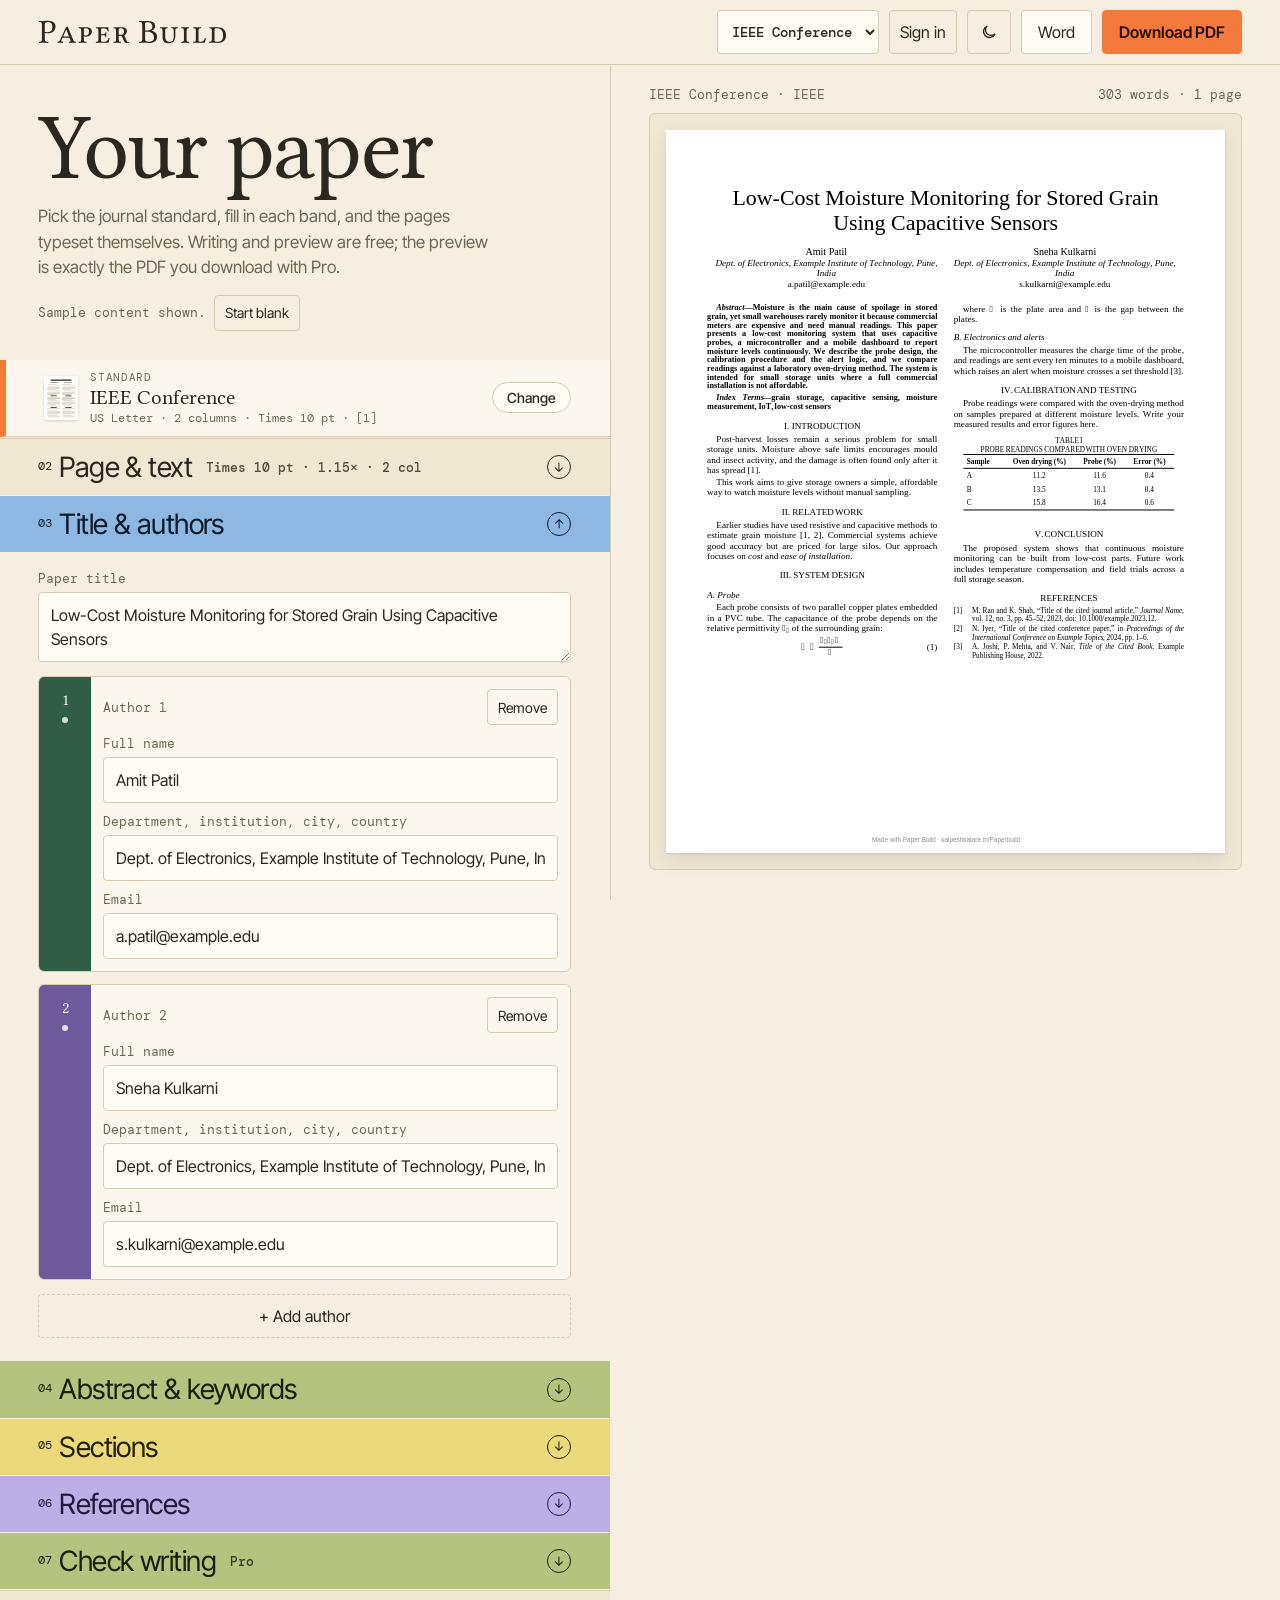
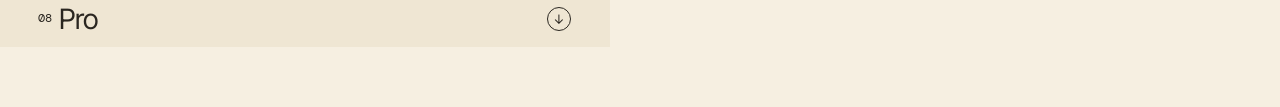
==== app.html @ ba85f6aa "Downloads are Pro-only; free is write and preview - Download PDF needs sign-in and Pro; removed the " ====
<!DOCTYPE html>
<html lang="en">
<head>
<meta charset="utf-8">
<meta name="viewport" content="width=device-width,initial-scale=1">
<title>Paper Build · Editor</title>
<meta name="theme-color" content="#f6efe1">
<link rel="icon" href="assets/icon.svg" type="image/svg+xml">
<link rel="apple-touch-icon" href="assets/apple-touch-icon.png">
<script>try{document.documentElement.dataset.theme=localStorage.getItem("pb-theme")==="dark"?"dark":"light"}catch(e){document.documentElement.dataset.theme="light"}</script>
<link href="fonts/fonts.css" rel="stylesheet">
<style>
/* VOICE: editorial and friendly, a working tool for students and researchers
   IDEA: a paper's parts as coloured index bands; the real typeset proof beside them
   PICTURE: the live PDF pages, rendered exactly as they will download
   COLOUR and TYPE: cream ground, soft beige rules, sky / sage / mustard / lavender / orange bands; Libertinus for display, Inter Tight UI, DM Mono labels
   LAYOUT: logo bar, headline, bands | sticky preview; under 900px a bottom bar switches Write / Preview / PDF */
:root{color-scheme:light;--bg:#f6efe1;--paper2:#fbf7ee;--ink:#2a2620;--mute:#6f6756;--rule:#a99e88;--soft:#d6ccb6;--field:#fffcf5;--desk:#efe6d3;
  --sky:#8cb8e3;--sage:#b4c47e;--mustard:#ecd97a;--lav:#bcaee6;--orange:#f47a3c;--bw:1.5px}
:root[data-theme=dark]{color-scheme:dark;--bg:#25221c;--paper2:#2d2a23;--ink:#efe8d8;--mute:#b0a793;--rule:#6f6757;--soft:#4c463a;--field:#2f2c25;--desk:#2a271f}
*{box-sizing:border-box;min-width:0}
[hidden]{display:none!important}
body{margin:0;background:var(--bg);color:var(--ink);font:16px/1.5 "Inter Tight",system-ui,sans-serif;overflow-x:clip}
.serif{font-family:"Libertinus Serif",Georgia,serif}
header{position:sticky;top:0;z-index:6;display:flex;align-items:center;gap:10px;padding:10px max(3vw,14px);background:var(--bg);border-bottom:var(--bw) solid var(--soft)}
.logo{display:block;color:var(--ink);line-height:0}
.logo svg{height:24px;width:auto}
header .sp{flex:1}
select{font:500 14px "DM Mono",monospace;color:var(--ink);background:var(--field);border:var(--bw) solid var(--soft);border-radius:4px;min-height:44px;padding:0 10px;max-width:220px}
button,.btn{font:inherit;cursor:pointer;min-height:44px;padding:0 16px;border:var(--bw) solid var(--soft);border-radius:4px;background:var(--field);color:var(--ink);text-decoration:none;display:inline-flex;align-items:center;justify-content:center;gap:6px}
:is(button,select,input,textarea,summary,a,.std):focus-visible{outline:3px solid var(--orange);outline-offset:2px}
button:disabled{opacity:.35;cursor:default}
.cta{background:var(--orange);border-color:var(--orange);color:#2a1004;font-weight:600;white-space:nowrap}
.ghost{border-style:dashed;width:100%;background:transparent}
.mini{min-height:36px;min-width:36px;padding:0 10px;font-size:14px;background:transparent}
.theme{min-width:44px;padding:0 10px;background:transparent}
.theme svg{width:18px;height:18px}
main{display:grid;grid-template-columns:minmax(0,1fr) minmax(0,1.1fr);align-items:start}
.edit{padding-bottom:60px}
.hero{padding:clamp(22px,4vw,40px) max(3vw,14px) 20px}
.hero h1{font:400 clamp(46px,8vw,92px)/.95 "Libertinus Serif",Georgia,serif;letter-spacing:-.02em;margin:0 0 12px}
.hero p{margin:0;max-width:46ch;color:var(--mute);font-size:17px}
.hero .row{display:flex;flex-wrap:wrap;gap:8px;align-items:center;margin-top:14px}
.hero .row span{font:13px "DM Mono",monospace;color:var(--mute)}
details.band{border-top:var(--bw) solid var(--bg)}
summary{list-style:none;cursor:pointer;display:flex;align-items:baseline;gap:8px;padding:12px max(3vw,14px);font-size:clamp(22px,3.2vw,28px);letter-spacing:-.02em;line-height:1.15}
summary::-webkit-details-marker{display:none}
summary sup{font:12px "DM Mono",monospace;position:relative;top:-.6em}
summary .now{font:500 13px "DM Mono",monospace;margin-left:6px;opacity:.8;letter-spacing:0;align-self:center}
summary .arr{margin-left:auto;align-self:center;width:24px;height:24px;border:1.5px solid currentColor;border-radius:50%;display:grid;place-items:center;font-size:13px;transition:transform .2s;flex:none}
details[open] .arr{transform:rotate(180deg)}
.b0 summary{background:var(--orange);color:#2a1004}.b1 summary{background:var(--sky);color:#0d1b2a}.b2 summary{background:var(--sage);color:#16200a}
.b3 summary{background:var(--mustard);color:#241f05}.b4 summary{background:var(--lav);color:#221a3d}.b5 summary{background:var(--desk);color:var(--ink);border-top:var(--bw) solid var(--soft)}
.body{padding:18px max(3vw,14px) 22px;display:grid;gap:14px}
label{display:grid;gap:5px;font:13px "DM Mono",monospace;color:var(--mute)}
input,textarea{font:16px/1.5 "Inter Tight",system-ui,sans-serif;color:var(--ink);background:var(--field);border:var(--bw) solid var(--soft);border-radius:4px;padding:10px 12px;width:100%;min-height:44px}
label select{max-width:none;width:100%;font:16px "Inter Tight",sans-serif}
textarea{resize:vertical}
.grid2{display:grid;grid-template-columns:repeat(auto-fit,minmax(140px,1fr));gap:10px}
.hint{font:13px/1.5 "DM Mono",monospace;color:var(--mute);margin:0}
.note{border-left:4px solid var(--orange);background:var(--paper2);padding:10px 12px;font-size:15px;margin:0}
.card{display:grid;grid-template-columns:52px minmax(0,1fr);border:var(--bw) solid var(--soft);border-radius:6px;overflow:hidden;background:var(--paper2)}
.strip{display:flex;flex-direction:column;align-items:center;gap:8px;padding:14px 0;color:#fff;font:500 16px "Libertinus Serif",serif}
.strip i{width:6px;height:6px;border-radius:50%;background:currentColor;opacity:.8}
.card .in{padding:12px;display:grid;gap:10px}
.card .top{display:flex;gap:6px;align-items:center;justify-content:flex-end}
.card .top b{margin-right:auto;font:13px "DM Mono",monospace;color:var(--mute);font-weight:400}
.fmt{font:15px/1.45 "Libertinus Serif",Georgia,serif;background:var(--field);border:1px dashed var(--soft);border-radius:4px;padding:8px 10px;margin:0;overflow-wrap:anywhere}
.gal{display:flex;align-items:stretch;gap:12px;overflow-x:auto;scroll-snap-type:x mandatory;padding:4px 2px 12px;margin:0 -2px}
.std{flex:0 0 min(78%,230px);scroll-snap-align:start;border:var(--bw) solid var(--soft);border-radius:8px;background:var(--paper2);padding:12px;cursor:pointer;display:grid;gap:8px;text-align:left;color:var(--ink);font:inherit}
.std[aria-checked=true]{border-color:var(--orange);box-shadow:0 0 0 2px var(--orange)}
.std .th{background:var(--desk);border-radius:4px;display:grid;place-items:center;padding:10px;height:150px}
.std .th svg{height:100%;width:auto;filter:drop-shadow(0 2px 4px rgba(0,0,0,.12))}
.std b{font-size:17px;font-weight:600;line-height:1.2}
.std span{font-size:14px;color:var(--mute);line-height:1.35}
.std small{font:12px/1.4 "DM Mono",monospace;color:var(--mute)}
.galnav{display:flex;gap:8px;justify-content:flex-end}
.chk{display:flex;align-items:center;gap:10px;font:15px "Inter Tight",sans-serif;color:var(--ink);min-height:44px}
.chk input{width:22px;height:22px;min-height:0;accent-color:var(--orange)}
.dflt{font:12px "DM Mono",monospace;color:var(--mute);opacity:.85}
.changed input,.changed select{border-color:var(--orange)}
.figs{display:grid;gap:10px}
.fig{display:grid;grid-template-columns:88px minmax(0,1fr);gap:10px;border:1px dashed var(--soft);border-radius:6px;padding:8px;background:var(--field)}
.fig img{width:88px;height:88px;object-fit:contain;background:#fff;border-radius:4px;border:1px solid var(--soft)}
.fig .fi{display:grid;gap:8px}
.fig .fi .top{display:flex;justify-content:space-between;align-items:center;font:13px "DM Mono",monospace;color:var(--mute)}
.acct{background:transparent;gap:6px;padding:0 10px;white-space:nowrap}
.acct .av{width:26px;height:26px;border-radius:50%;background:var(--lav);color:#221a3d;display:grid;place-items:center;font:600 13px "Inter Tight",sans-serif}
.acct .pro{font:500 11px "DM Mono",monospace;background:var(--orange);color:#2a1004;border-radius:3px;padding:2px 6px}
.acct .free{font:500 11px "DM Mono",monospace;color:var(--mute)}
.sheetwrap{position:fixed;inset:0;z-index:30;display:grid;place-items:center;padding:14px}
.sheetbg{position:absolute;inset:0;background:rgba(30,26,20,.45)}
.panel{position:relative;background:var(--bg);border:var(--bw) solid var(--soft);border-radius:10px;width:min(460px,100%);max-height:calc(100vh - 28px);overflow:auto;padding:18px;display:grid;gap:14px;box-shadow:0 20px 50px rgba(0,0,0,.25)}
.ph{display:flex;justify-content:space-between;align-items:center;gap:10px}
.ph h2{margin:0;font:400 28px/1.1 "Libertinus Serif",Georgia,serif}.ph h3{margin:0;font-size:18px;font-weight:600}
.sb{display:grid;gap:14px}.sb .btn,.sb>button{width:100%}
.gbtn{background:#fff;color:#1f1f1f}
.or{display:flex;align-items:center;gap:10px;color:var(--mute);font:13px "DM Mono",monospace;margin:0}.or::before,.or::after{content:"";flex:1;height:1px;background:var(--soft)}
.links{display:flex;flex-wrap:wrap;gap:6px;justify-content:space-between}
.tabs2{display:flex;gap:6px}.tabs2 button{flex:1;min-height:40px}.tabs2 button[aria-selected=true]{background:var(--ink);color:var(--bg);border-color:var(--ink)}
.err{color:#b3261e;font-size:14px;margin:0}.err:empty,.okmsg:empty{display:none}.okmsg{color:#2f6b47;font-size:15px;margin:0}
:root[data-theme=dark] .err{color:#ff8a80}:root[data-theme=dark] .okmsg{color:#8fd1a6}
.plans{display:grid;grid-template-columns:1fr 1fr;gap:10px}
.plan{border:var(--bw) solid var(--soft);border-radius:8px;padding:12px;display:grid;gap:2px;background:var(--paper2);text-align:left;cursor:pointer;font:inherit;color:var(--ink);justify-content:stretch;align-content:start;min-height:0}
.plan[aria-checked=true]{border-color:var(--orange);box-shadow:0 0 0 2px var(--orange)}
.plan b{font:400 30px/1.1 "Libertinus Serif",serif}.plan span{font:12px "DM Mono",monospace;color:var(--mute)}
.feat{margin:0;padding:0;list-style:none;display:grid;gap:6px;font-size:15px}.feat li{padding-left:22px;position:relative}.feat li::before{content:"";position:absolute;left:2px;top:.6em;width:10px;height:2px;background:var(--orange)}
.plist{display:grid;gap:8px}.pitem{display:flex;gap:6px;align-items:center;border:1px solid var(--soft);border-radius:6px;padding:8px 10px;background:var(--paper2)}.pitem>div{flex:1;font-size:15px}.pitem small{display:block;color:var(--mute);font:12px "DM Mono",monospace}
.cur{font:11px "DM Mono",monospace;background:var(--sage);color:#16200a;border-radius:3px;padding:1px 5px}
.std{position:relative}.std .lock{position:absolute;top:18px;right:18px;font:500 11px "DM Mono",monospace;font-style:normal;background:var(--orange);color:#2a1004;border-radius:3px;padding:2px 7px}
.pro ul{margin:0;padding:0;list-style:none;display:grid}
.pro li{display:flex;justify-content:space-between;gap:10px;padding:12px 0;border-bottom:1px solid var(--soft)}
.pro li span{font:12px "DM Mono",monospace;color:var(--mute);white-space:nowrap}
.tools{display:flex;flex-wrap:wrap;gap:6px}
.tools .mini{border-style:dashed}
.tools .mini em,.lk{font:500 10px "DM Mono",monospace;font-style:normal;background:var(--orange);color:#2a1004;border-radius:3px;padding:1px 5px}
.tbl{border:1px dashed var(--soft);border-radius:6px;padding:8px;background:var(--field);display:grid;gap:8px}
.tbl .top{display:flex;justify-content:space-between;align-items:center;font:13px "DM Mono",monospace;color:var(--mute)}
.tscroll{overflow-x:auto;padding-bottom:4px}
.tgrid{display:grid;gap:4px;min-width:100%}
.tgrid input{min-height:38px;padding:6px 8px;font-size:15px}
.tgrid input.th{font-weight:600;background:var(--paper2)}
.tbtns{display:flex;flex-wrap:wrap;gap:6px}
.syntax{font:13px/1.6 "DM Mono",monospace;color:var(--mute);margin:0;padding:10px 12px;background:var(--paper2);border-radius:6px}
.syntax code{color:var(--ink);background:var(--field);padding:0 4px;border-radius:3px}
.iss{border:1px solid var(--soft);border-radius:6px;padding:10px 12px;background:var(--paper2);display:grid;gap:6px}
.iss .ih{display:flex;justify-content:space-between;gap:8px;font:12px "DM Mono",monospace;color:var(--mute)}
.iss .tag{background:var(--lav);color:#221a3d;border-radius:3px;padding:1px 6px;white-space:nowrap}.iss .tag.st{background:var(--sage);color:#16200a}.iss .tag.sp{background:var(--mustard);color:#241f05}
.iss p{margin:0;font-size:15px}
.iss .ctx{font:15px/1.5 "Libertinus Serif",Georgia,serif;color:var(--mute)}
.iss mark{background:#f9d3bd;color:#2a1004;border-radius:2px;padding:0 1px}
.iss .sug{display:flex;flex-wrap:wrap;gap:6px}
.iss .sug .fix{background:var(--field);border-color:var(--orange);font-weight:600}
.gsum{display:flex;flex-wrap:wrap;gap:8px;align-items:center;justify-content:space-between}
.gsum b{font:400 26px "Libertinus Serif",serif}
.wordbtn{white-space:nowrap}
.view{position:sticky;top:66px;height:calc(100vh - 66px);overflow:auto;padding:20px max(3vw,14px) 40px;border-left:var(--bw) solid var(--soft)}
.meta{display:flex;justify-content:space-between;gap:10px;font:13px "DM Mono",monospace;color:var(--mute);margin:0 auto 10px;max-width:820px}
.frame{border:var(--bw) solid var(--soft);border-radius:6px;padding:clamp(8px,2vw,16px);background:var(--desk);max-width:820px;margin:0 auto;display:grid;gap:14px}
.frame canvas{width:100%;height:auto;display:block;background:#fff;box-shadow:0 1px 2px rgba(0,0,0,.1),0 8px 20px rgba(0,0,0,.08)}
.frame .msg{padding:40px 16px;text-align:center;color:var(--mute);font-size:15px}
.nav{display:none}
.toast{position:fixed;left:50%;bottom:22px;transform:translateX(-50%) translateY(20px);opacity:0;background:var(--ink);color:var(--bg);padding:10px 16px;border-radius:6px;font-size:15px;display:flex;gap:12px;align-items:center;transition:.25s;pointer-events:none;z-index:9;max-width:calc(100vw - 28px)}
.toast.on{opacity:1;transform:translateX(-50%);pointer-events:auto}
.toast button{min-height:34px;background:transparent;color:inherit;border-color:currentColor}
@media(prefers-reduced-motion:reduce){.toast,.arr{transition:none}}
/* compact standard bar: chosen once per paper, so it stays quiet until you want to change it */
.stdband summary{background:var(--paper2);color:var(--ink);border-left:6px solid var(--orange);border-bottom:var(--bw) solid var(--soft);padding:10px max(3vw,14px);gap:12px;align-items:center;font-size:inherit;letter-spacing:0}
.stdband[open] summary{background:var(--bg)}
.sthumb{width:34px;height:44px;flex:none;border-radius:3px;overflow:hidden;box-shadow:0 1px 3px rgba(0,0,0,.18);background:#fff;line-height:0}.sthumb svg{width:100%;height:100%}
.stxt{display:grid;min-width:0;gap:1px}
.stxt small{font:11px "DM Mono",monospace;color:var(--mute);text-transform:uppercase;letter-spacing:.06em}
.stxt b{font:400 21px/1.15 "Libertinus Serif",Georgia,serif}
.stxt em{font:12px "DM Mono",monospace;font-style:normal;color:var(--mute);white-space:nowrap;overflow:hidden;text-overflow:ellipsis}
.chg{margin-left:auto;flex:none;font:500 14px "Inter Tight",sans-serif;border:var(--bw) solid var(--soft);border-radius:999px;padding:6px 14px;background:var(--field)}
.chg .c2,.stdband[open] .chg .c1{display:none}.stdband[open] .chg .c2{display:inline}
.stdband .body{background:var(--bg)}

/* ---- motion: quick and subtle, and off when the phone asks for reduced motion ---- */
@media(prefers-reduced-motion:no-preference){
  :root{interpolate-size:allow-keywords}
  details.band::details-content{height:0;overflow:clip;transition:height .32s cubic-bezier(.2,.7,.2,1),content-visibility .32s allow-discrete}
  details.band[open]::details-content{height:auto}
  details.band[open]>.body{animation:bodyIn .38s cubic-bezier(.2,.7,.2,1) both}
  @keyframes bodyIn{from{opacity:0;transform:translateY(-6px)}to{opacity:1;transform:none}}
  summary{transition:filter .15s}summary:hover{filter:brightness(1.03)}
  button,.btn,.std,.plan{transition:transform .12s ease,box-shadow .2s ease,background-color .2s ease,border-color .2s ease}
  button:not(:disabled):active,.btn:active{transform:scale(.97)}
  .std:hover{transform:translateY(-2px)}
  .std[aria-checked=true]{animation:pick .35s ease}
  @keyframes pick{40%{transform:scale(1.03)}}
  .sheetwrap:not([hidden]) .sheetbg{animation:fadeIn .2s ease both}
  .sheetwrap:not([hidden]) .panel{animation:sheetUp .32s cubic-bezier(.2,.8,.2,1) both}
  @keyframes fadeIn{from{opacity:0}}
  @keyframes sheetUp{from{opacity:0;transform:translateY(28px) scale(.98)}}
  .frame canvas.pin{animation:pageIn .5s cubic-bezier(.2,.7,.2,1) both}
  .frame canvas.pin:nth-child(2){animation-delay:.06s}.frame canvas.pin:nth-child(3){animation-delay:.12s}.frame canvas.pin:nth-child(n+4){animation-delay:.18s}
  @keyframes pageIn{from{opacity:0;transform:translateY(10px)}}
  .frame.upd{animation:pulse .45s ease}
  @keyframes pulse{0%{opacity:.82}100%{opacity:1}}
  .new{animation:cardIn .4s cubic-bezier(.2,.7,.2,1) both}
  @keyframes cardIn{from{opacity:0;transform:translateY(10px) scale(.985)}}
  .hero h1{animation:heroIn .6s cubic-bezier(.2,.7,.2,1) both}.hero p,.hero .row{animation:heroIn .6s .08s cubic-bezier(.2,.7,.2,1) both}
  @keyframes heroIn{from{opacity:0;transform:translateY(12px)}}
  .iss{animation:cardIn .3s ease both}
  .sthumb{transition:transform .25s ease}.stdband summary:hover .sthumb{transform:rotate(-3deg) scale(1.05)}
}

@media(max-width:900px){
  main{display:block}
  header .cta,header select{display:none}
  .acct .free{display:none}
  .view{position:static;height:auto;border:0;display:none;padding-bottom:100px}
  body.show-p .view{display:block}body.show-p .edit{display:none}
  .edit{padding-bottom:100px}
  header .wordbtn{display:none}
  .nav{display:grid;grid-template-columns:repeat(4,minmax(0,1fr));position:fixed;left:0;right:0;bottom:0;z-index:7;background:var(--bg);border-top:var(--bw) solid var(--soft)}
  .nav button{border:0;border-radius:0;background:transparent;min-height:60px;display:grid;place-items:center;gap:2px;font-size:13px;padding:6px 0}
  .nav button+button{border-left:var(--bw) solid var(--soft)}
  .nav button[aria-current=true]{color:var(--orange);font-weight:600}
  .nav svg{width:22px;height:22px}
  .nav .dl{background:var(--orange);color:#2a1004;font-weight:600}
  .toast{bottom:80px}
}
</style>
</head>
<body>
<header>
  <a class="logo" href="index.html" aria-label="Paper Build home"><svg viewBox="-12 -676 5588 710" role="img" aria-label="Paper Build"><path fill="currentColor" d="M104 -523V-122C104 -39 87 -34 17 -31C11 -25 11 -4 17 2C62 1 111 0 147 0C182 0 241 1 291 2C297 -4 297 -25 291 -31C213 -35 189 -39 189 -122V-292C211 -285 235 -282 270 -282C452 -282 507 -401 507 -486C507 -545 468 -652 283 -652C245 -652 186 -645 146 -645C109 -645 57 -646 17 -647C11 -641 11 -620 17 -614C87 -611 104 -606 104 -523ZM189 -554C189 -583 204 -618 276 -618C345 -618 414 -595 414 -468C414 -360 362 -316 265 -316C240 -316 200 -318 189 -321Z M651 -105C631 -61 619 -36 566 -31C560 -25 560 -4 566 2C584 1 606 0 632 0C659 0 697 1 728 2C734 -4 734 -25 728 -31C674 -35 667 -48 690 -98L709 -141C712 -149 715 -152 731 -152H918L939 -98C961 -44 962 -36 908 -31C902 -25 902 -4 908 2C943 1 982 0 1014 0C1044 0 1073 1 1102 2C1108 -4 1108 -25 1102 -31C1049 -38 1046 -46 1022 -104L868 -481C853 -473 834 -465 814 -462ZM906 -186H755C735 -186 737 -199 745 -219L819 -388L826 -389Z M1346 -122V-196C1364 -188 1384 -184 1409 -184C1543 -184 1584 -280 1584 -340C1584 -392 1554 -462 1412 -462C1375 -462 1333 -460 1306 -460C1277 -460 1235 -461 1195 -462C1189 -456 1189 -435 1195 -429C1256 -425 1267 -421 1267 -338V-122C1267 -39 1256 -36 1195 -31C1189 -25 1189 -4 1195 2C1228 1 1263 0 1307 0C1350 0 1385 1 1418 2C1424 -4 1424 -25 1418 -31C1357 -35 1346 -39 1346 -122ZM1346 -384C1346 -416 1358 -429 1406 -429C1465 -429 1497 -398 1497 -328C1497 -256 1471 -217 1411 -217C1391 -217 1366 -220 1346 -228Z M1911 -225C1977 -225 1978 -206 1980 -169C1985 -164 2003 -164 2008 -169C2007 -192 2006 -226 2006 -242C2006 -256 2007 -288 2008 -313C2003 -318 1985 -318 1980 -313C1978 -268 1976 -257 1911 -257H1854V-399C1854 -416 1867 -427 1886 -427H1943C2025 -427 2038 -394 2056 -337C2066 -336 2075 -338 2083 -342C2079 -376 2067 -454 2065 -461C2065 -463 2064 -464 2062 -464C2048 -461 2038 -460 2021 -460H1814C1785 -460 1739 -461 1703 -462C1697 -456 1697 -435 1703 -429C1764 -425 1775 -421 1775 -338V-122C1775 -39 1764 -36 1703 -31C1697 -25 1697 -4 1703 2C1739 1 1783 0 1815 0H1969C2009 0 2075 2 2075 2C2087 -39 2098 -94 2105 -136C2096 -141 2088 -143 2077 -140C2061 -81 2032 -31 1949 -31H1906C1864 -31 1854 -42 1854 -75V-225Z M2376 -122V-209H2431C2469 -209 2483 -176 2496 -139L2518 -79C2541 -17 2575 7 2618 7C2633 7 2664 4 2681 0C2684 -10 2682 -20 2675 -28C2639 -28 2620 -34 2600 -86L2571 -161C2559 -192 2547 -209 2534 -222V-224C2568 -236 2619 -277 2619 -346C2619 -429 2567 -464 2448 -464C2423 -464 2366 -460 2336 -460C2307 -460 2265 -461 2225 -462C2219 -456 2219 -435 2225 -429C2286 -425 2297 -421 2297 -338V-122C2297 -39 2286 -36 2225 -31C2219 -25 2219 -4 2225 2C2263 1 2304 0 2337 0C2368 0 2401 1 2433 2C2439 -4 2439 -25 2433 -31C2386 -34 2376 -39 2376 -122ZM2532 -346C2532 -267 2509 -238 2420 -238H2376V-368C2376 -421 2386 -431 2442 -431C2512 -431 2532 -406 2532 -346Z M3114.0 -645C3078.0 -645 3024.0 -646 2985.0 -647C2979.0 -641 2979.0 -620 2985.0 -614C3055.0 -611 3072.0 -606 3072.0 -523V-122C3072.0 -39 3055.0 -34 2985.0 -31C2979.0 -25 2979.0 -4 2985.0 2C3024.0 1 3078.0 0 3115.0 0C3151.0 0 3177.0 2 3261.0 2C3460.0 2 3513.0 -98 3513.0 -184C3513.0 -280 3446.0 -335 3359.0 -360V-362C3409.0 -387 3454.0 -439 3454.0 -493C3454.0 -560 3425.0 -647 3239.0 -647C3204.0 -647 3150.0 -645 3114.0 -645ZM3157.0 -332H3226.0C3363.0 -332 3420.0 -255 3420.0 -165C3420.0 -92 3392.0 -31 3240.0 -31C3170.0 -31 3157.0 -57 3157.0 -118ZM3157.0 -550C3157.0 -603 3157.0 -613 3244.0 -613C3300.0 -613 3373.0 -583 3373.0 -481C3373.0 -396 3314.0 -366 3231.0 -366H3157.0Z M4004.0 -338V-211C4004.0 -125 4004.0 -31 3872.0 -31C3773.0 -31 3752.0 -109 3752.0 -202V-338C3752.0 -421 3763.0 -424 3824.0 -429C3830.0 -435 3830.0 -456 3824.0 -462C3785.0 -461 3745.0 -460 3712.0 -460C3676.0 -460 3637.0 -461 3601.0 -462C3595.0 -456 3595.0 -435 3601.0 -429C3662.0 -425 3673.0 -421 3673.0 -338V-181C3673.0 -31 3746.0 10 3855.0 10C4010.0 10 4051.0 -78 4051.0 -224V-338C4051.0 -421 4062.0 -424 4123.0 -429C4129.0 -435 4129.0 -456 4123.0 -462C4093.0 -461 4057.0 -460 4027.0 -460C3997.0 -460 3962.0 -461 3932.0 -462C3926.0 -456 3926.0 -435 3932.0 -429C3993.0 -425 4004.0 -421 4004.0 -338Z M4385.0 -338C4385.0 -421 4396.0 -424 4457.0 -429C4463.0 -435 4463.0 -456 4457.0 -462C4419.0 -461 4376.0 -460 4345.0 -460C4315.0 -460 4273.0 -461 4234.0 -462C4228.0 -456 4228.0 -435 4234.0 -429C4295.0 -425 4306.0 -421 4306.0 -338V-122C4306.0 -39 4295.0 -36 4234.0 -31C4228.0 -25 4228.0 -4 4234.0 2C4271.0 1 4312.0 0 4346.0 0C4378.0 0 4422.0 1 4457.0 2C4463.0 -4 4463.0 -25 4457.0 -31C4396.0 -35 4385.0 -39 4385.0 -122Z M4925.0 0C4925.0 0 4948.0 -96 4955.0 -138C4946.0 -143 4938.0 -145 4927.0 -142C4911.0 -83 4882.0 -34 4819.0 -34H4774.0C4751.0 -34 4737.0 -50 4737.0 -69V-338C4737.0 -421 4748.0 -424 4809.0 -429C4815.0 -435 4815.0 -456 4809.0 -462C4772.0 -461 4731.0 -460 4697.0 -460C4666.0 -460 4623.0 -461 4586.0 -462C4580.0 -456 4580.0 -435 4586.0 -429C4647.0 -425 4658.0 -421 4658.0 -338V-122C4658.0 -39 4656.0 -34 4586.0 -31C4580.0 -25 4580.0 -4 4586.0 2C4635.0 1 4701.0 0 4701.0 0Z M5170.0 -460C5143.0 -460 5098.0 -461 5059.0 -462C5053.0 -456 5053.0 -435 5059.0 -429C5120.0 -425 5131.0 -421 5131.0 -338V-122C5131.0 -39 5120.0 -36 5059.0 -31C5053.0 -25 5053.0 -4 5059.0 2C5097.0 1 5142.0 0 5171.0 0C5197.0 0 5237.0 2 5317.0 2C5428.0 2 5552.0 -50 5552.0 -225C5552.0 -358 5470.0 -462 5303.0 -462C5235.0 -462 5199.0 -460 5170.0 -460ZM5210.0 -76V-398C5210.0 -423 5235.0 -429 5274.0 -429C5442.0 -429 5465.0 -312 5465.0 -208C5465.0 -68 5403.0 -31 5293.0 -31C5217.0 -31 5210.0 -48 5210.0 -76Z"/></svg></a>
  <span class="sp"></span>
  <select id="stdSel" aria-label="Paper standard"></select>
  <button class="acct" id="acct" type="button" hidden>Sign in</button>
  <button class="theme" id="theme" type="button" aria-label="Switch to dark mode"></button>
  <button class="wordbtn" id="wordBtn" type="button">Word</button>
  <button class="cta" id="pdf" type="button">Download PDF</button>
</header>
<main>
  <section class="edit" id="form">
    <div class="hero">
      <h1>Your paper</h1>
      <p>Pick the journal standard, fill in each band, and the pages typeset themselves. Writing and preview are free; the preview is exactly the PDF you download with Pro.</p>
      <div class="row"><span>Sample content shown.</span><button class="mini" data-act="blank" type="button">Start blank</button></div>
      <p class="hint" id="sync" role="status" style="margin-top:8px"></p>
    </div>
    <details class="band b0 stdband" id="stdBand">
      <summary><span class="sthumb" id="stdThumb" aria-hidden="true"></span><span class="stxt"><small>Standard</small><b id="stdNow"></b><em id="stdSpec"></em></span><span class="chg" aria-hidden="true"><span class="c1">Change</span><span class="c2">Done</span></span></summary>
      <div class="body">
        <div class="gal" id="gal" role="radiogroup" aria-label="Paper standard"></div>
        <div class="galnav"><button class="mini" id="gPrev" type="button" aria-label="Previous standards">←</button><button class="mini" id="gNext" type="button" aria-label="Next standards">→</button></div>
        <p class="note" id="stdNote"></p>
        <p class="hint">These are the general layouts of each standard. Always check your target journal's author guidelines for extra rules such as word limits or figure sizes.</p>
      </div>
    </details>
    <details class="band b5">
      <summary><sup>02</sup>Page &amp; text<span class="now" id="fmtNow"></span><span class="arr" aria-hidden="true">↓</span></summary>
      <div class="body">
        <p class="hint">Starts with the standard's own settings. Change anything your journal or college asks for; the grey value under each box is the standard's default.</p>
        <div id="fmt" class="grid2"></div>
        <div><button class="mini" type="button" data-act="fmtreset" id="fmtReset">Reset to standard</button></div>
      </div>
    </details>
    <details class="band b1" open>
      <summary><sup>03</sup>Title &amp; authors<span class="arr" aria-hidden="true">↓</span></summary>
      <div class="body">
        <label>Paper title<textarea id="title" rows="2" data-f="title"></textarea></label>
        <div id="authors" style="display:grid;gap:12px"></div>
        <button class="ghost" data-act="add" data-list="authors" type="button">+ Add author</button>
        <div id="student" class="grid2">
          <label>Course<input data-f="course" id="course"></label>
          <label>Instructor<input data-f="instructor" id="instructor"></label>
          <label>Date<input data-f="date" id="date"></label>
        </div>
      </div>
    </details>
    <details class="band b2">
      <summary><sup>04</sup>Abstract &amp; keywords<span class="arr" aria-hidden="true">↓</span></summary>
      <div class="body">
        <p class="note" id="absNote" hidden>MLA papers don't use an abstract or keywords, so they're left out of the PDF.</p>
        <label><span>Abstract · <span id="abWc"></span></span><textarea id="abstract" rows="7" data-f="abstract"></textarea></label>
        <label>Keywords, comma-separated<input id="keywords" data-f="keywords"></label>
      </div>
    </details>
    <details class="band b3">
      <summary><sup>05</sup>Sections<span class="arr" aria-hidden="true">↓</span></summary>
      <div class="body">
        <div id="sections" style="display:grid;gap:12px"></div>
        <button class="ghost" data-act="add" data-list="sections" type="button">+ Add section</button>
        <p class="hint">Numbering follows the standard. Leave an empty line between paragraphs. Cite as [1], [2] or [1, 3]: author-date styles turn these into (Name, Year) automatically. Use *italic* and **bold**. Add figures to any section; they're numbered and captioned the way the standard wants.</p>
        <details><summary class="hint" style="font-size:13px;padding:4px 0;background:none;letter-spacing:0">How to write subsections and equations <span class="lk">Pro</span></summary>
        <p class="syntax">Subsection: a line starting with <code>## </code> e.g. <code>## Probe design</code><br>Smaller subsection: <code>### </code><br>Numbered equation on its own line: <code>$$ E = mc^2 $$</code><br>Maths inside a sentence: <code>$x_i$</code><br>Fractions <code>\frac{a}{b}</code> · roots <code>\sqrt{x}</code> · powers <code>x^{2}</code> · subscripts <code>x_{i}</code><br>Greek <code>\alpha \beta \Delta</code> · symbols <code>\sum \int \infty \pm \times \le \ge \approx</code></p></details>
      </div>
    </details>
    <details class="band b4">
      <summary><sup>06</sup>References<span class="arr" aria-hidden="true">↓</span></summary>
      <div class="body">
        <div id="refs" style="display:grid;gap:12px"></div>
        <button class="ghost" data-act="add" data-list="refs" type="button">+ Add reference</button>
        <p class="hint">Write authors as Lastname, Firstname and separate them with ; — each reference is formatted for the chosen standard.</p>
      </div>
    </details>
    <details class="band b2" id="gBand">
      <summary><sup>07</sup>Check writing<span class="now" id="gNow">Pro</span><span class="arr" aria-hidden="true">↓</span></summary>
      <div class="body">
        <p class="hint">Finds grammar and spelling mistakes, plus wordy phrases, very long sentences and informal words. Tap a suggestion to fix it in your text.</p>
        <div class="grid2">
          <label>English<select id="gLang"><option value="en-US">US English</option><option value="en-GB">UK / Indian English</option><option value="en-AU">Australian English</option><option value="en-CA">Canadian English</option></select></label>
          <div style="display:grid;align-content:end"><button class="btn cta" type="button" id="gRun">Check my paper</button></div>
        </div>
        <div id="gOut" style="display:grid;gap:10px"></div>
        <p class="hint">Grammar and spelling are checked by LanguageTool (languagetool.org), so your text is sent to their server for the check. Clarity tips are worked out on your device.</p>
      </div>
    </details>
    <details class="band b5 pro">
      <summary><sup>08</sup>Pro<span class="arr" aria-hidden="true">↓</span></summary>
      <div class="body">
        <ul>
          <li>PDF downloads<span>Pro</span></li>
          <li>All 8 standards<span>Pro</span></li>
          <li>Word (.docx) export<span>Pro</span></li>
          <li>Tables with captions<span>Pro</span></li>
          <li>Subsections and equations<span>Pro</span></li>
          <li>Grammar &amp; clarity suggestions<span>Pro</span></li>
          <li>Unlimited saved papers<span>Pro</span></li>
          <li>PDFs without the “Made with Paper Build” line<span>Pro</span></li>
        </ul>
        <p class="note" id="proState" hidden></p>
        <button class="btn cta" type="button" id="proBtn">See Pro plans</button>
      </div>
    </details>
  </section>
  <section class="view" aria-label="Preview">
    <div class="meta"><span id="pvName">Live preview</span><span id="wc"></span></div>
    <div class="frame" id="pv"><div class="msg">Loading preview…</div></div>
  </section>
</main>
<nav class="nav" aria-label="Views">
  <button id="nW" aria-current="true" type="button"><svg viewBox="0 0 24 24" fill="none" stroke="currentColor" stroke-width="1.8"><path d="M4 20h4L19 9l-4-4L4 16v4z"/></svg>Write</button>
  <button id="nP" aria-current="false" type="button"><svg viewBox="0 0 24 24" fill="none" stroke="currentColor" stroke-width="1.8"><rect x="5" y="3" width="14" height="18" rx="1"/><path d="M8 8h8M8 12h8M8 16h5"/></svg>Preview</button>
  <button id="nX" type="button"><svg viewBox="0 0 24 24" fill="none" stroke="currentColor" stroke-width="1.8"><path d="M6 3h9l4 4v14H6z"/><path d="M8.5 11l1.5 6 2-4.5 2 4.5 1.5-6"/></svg>Word</button>
  <button id="nD" class="dl" type="button"><svg viewBox="0 0 24 24" fill="none" stroke="currentColor" stroke-width="1.8"><path d="M12 4v11M7 10l5 5 5-5M5 20h14"/></svg>PDF</button>
</nav>
<div class="sheetwrap" id="sheet" hidden><div class="sheetbg" data-close></div>
  <div class="panel" role="dialog" aria-modal="true" aria-labelledby="sheetT"><div class="ph"><h2 id="sheetT"></h2><button class="mini" type="button" data-close aria-label="Close">✕</button></div><div id="sheetB" class="sb"></div></div></div>
<input type="file" id="figFile" accept="image/png,image/jpeg,image/webp,image/gif" hidden>
<div class="toast" id="toast" role="status"><span id="tMsg"></span><button id="tUndo" type="button" hidden>Undo</button></div>

<script src="assets/config.js"></script>
<script src="vendor/supabase.js"></script>
<script src="vendor/jspdf.umd.min.js"></script>
<script src="fonts/pbmath.js"></script>
<script src="vendor/pdf.min.js"></script>
<script src="vendor/pdf.worker.min.js"></script>
<script>
{
/* ================= Standards ================= */
const STDS=[
 {id:'ieee',name:'IEEE Conference',org:'IEEE',use:'Engineering, electronics and computer science conferences',spec:'US Letter · 2 columns · Times 10 pt · [1]',cite:'num',thumb:{r:1.294,cols:2},
  note:'Two columns, Roman-numeral headings (I. INTRODUCTION), bold abstract starting "Abstract—", and numbered references [1] in IEEE style.'},
 {id:'acm',name:'ACM Conference',org:'ACM (sigconf)',use:'Computing conferences and ACM proceedings',spec:'US Letter · 2 columns · 9 pt · [1]',cite:'num',thumb:{r:1.294,cols:2,left:true},
  note:'Two columns, sans-serif numbered headings (1 INTRODUCTION), ABSTRACT and KEYWORDS blocks, and ACM-format numbered references. ACM uses Linux Libertine; the PDF uses Times as a close stand-in.'},
 {id:'lncs',name:'Springer LNCS',org:'Springer',use:'Lecture Notes in Computer Science and other Springer proceedings',spec:'A4 · 12.2 × 19.3 cm text block · 10 pt · [1]',cite:'num',thumb:{r:1.414,cols:1,narrow:true},
  note:'One narrow column, bold numbered headings (1 Introduction), an indented abstract, keywords separated by ·, and splncs04-style numbered references.'},
 {id:'elsevier',name:'Elsevier',org:'Elsevier (elsarticle preprint)',use:'Submissions to Elsevier journals',spec:'A4 · 1 column · 12 pt · [1]',cite:'num',thumb:{r:1.414,cols:1,box:true},
  note:'Single-column preprint with the abstract and keywords between two rules, headings like 1. Introduction, and numbered references in Elsevier style.'},
 {id:'apa',name:'APA 7th',org:'American Psychological Association',use:'Psychology, education, nursing and social sciences',spec:'US Letter · 12 pt double-spaced · (Author, Year)',cite:'apa',thumb:{r:1.294,cols:1,student:true},
  note:'Student-paper format: title page, abstract page, double-spaced text with 0.5 in indents, centred bold headings, and an alphabetical References list with hanging indents.'},
 {id:'mla',name:'MLA 9th',org:'Modern Language Association',use:'Literature, languages and humanities',spec:'US Letter · 12 pt double-spaced · (Author)',cite:'mla',thumb:{r:1.294,cols:1,student:true,mla:true},
  note:'Name, instructor, course and date at top left, a centred title, surname and page number top right, double spacing, and a Works Cited page.'},
 {id:'chicago',name:'Chicago 18th',org:'University of Chicago Press (author-date)',use:'History, business and social sciences',spec:'US Letter · 12 pt double-spaced · (Author Year)',cite:'chicago',thumb:{r:1.294,cols:1,student:true},
  note:'Author-date system: (Author Year) citations, double-spaced text, and a References page in Chicago format.'},
 {id:'harvard',name:'Harvard',org:'Common university style (Cite Them Right)',use:'Many UK, Australian and Indian universities',spec:'A4 · 1.5 spacing · (Author, Year)',cite:'harvard',thumb:{r:1.414,cols:1},
  note:'Numbered headings, 1.5 line spacing, (Author, Year) citations and a Reference list. Universities use slightly different versions, so check your handbook.'}
];
const STD=id=>STDS.find(s=>s.id===id)||STDS[0];

/* ================= Data ================= */
const K='pb-v2';
const SAMPLE={std:'ieee',fmt:{},
  title:'Low-Cost Moisture Monitoring for Stored Grain Using Capacitive Sensors',
  authors:[
    {name:'Amit Patil',aff:'Dept. of Electronics, Example Institute of Technology, Pune, India',email:'a.patil@example.edu'},
    {name:'Sneha Kulkarni',aff:'Dept. of Electronics, Example Institute of Technology, Pune, India',email:'s.kulkarni@example.edu'}
  ],
  course:'ENG 201: Technical Writing',instructor:'Prof. R. Deshmukh',date:'25 November 2026',
  abstract:'Moisture is the main cause of spoilage in stored grain, yet small warehouses rarely monitor it because commercial meters are expensive and need manual readings. This paper presents a low-cost monitoring system that uses capacitive probes, a microcontroller and a mobile dashboard to report moisture levels continuously. We describe the probe design, the calibration procedure and the alert logic, and we compare readings against a laboratory oven-drying method. The system is intended for small storage units where a full commercial installation is not affordable.',
  keywords:'grain storage, capacitive sensing, moisture measurement, IoT, low-cost sensors',
  sections:[
    {h:'Introduction',b:'Post-harvest losses remain a serious problem for small storage units. Moisture above safe limits encourages mould and insect activity, and the damage is often found only after it has spread [1].\n\nThis work aims to give storage owners a simple, affordable way to watch moisture levels without manual sampling.'},
    {h:'Related Work',b:'Earlier studies have used resistive and capacitive methods to estimate grain moisture [1, 2]. Commercial systems achieve good accuracy but are priced for large silos. Our approach focuses on *cost* and *ease of installation*.'},
    {h:'System Design',b:'## Probe\n\nEach probe consists of two parallel copper plates embedded in a PVC tube. The capacitance of the probe depends on the relative permittivity $\\varepsilon_r$ of the surrounding grain:\n\n$$ C = \\frac{\\varepsilon_r \\varepsilon_0 A}{d} $$\n\nwhere $A$ is the plate area and $d$ is the gap between the plates.\n\n## Electronics and alerts\n\nThe microcontroller measures the charge time of the probe, and readings are sent every ten minutes to a mobile dashboard, which raises an alert when moisture crosses a set threshold [3].'},
    {h:'Calibration and Testing',b:'Probe readings were compared with the oven-drying method on samples prepared at different moisture levels. Write your measured results and error figures here.',
     tables:[{id:'t1',cap:'Probe readings compared with oven drying',after:1,rows:[['Sample','Oven drying (%)','Probe (%)','Error (%)'],['A','11.2','11.6','0.4'],['B','13.5','13.1','0.4'],['C','15.8','16.4','0.6']]}]},
    {h:'Conclusion',b:'The proposed system shows that continuous moisture monitoring can be built from low-cost parts. Future work includes temperature compensation and field trials across a full storage season.'}
  ],
  refs:[
    {type:'journal',authors:'Rao, Meera; Shah, Kunal',year:'2023',title:'Title of the cited journal article',source:'Journal Name',volume:'12',issue:'3',pages:'45-52',doi:'10.1000/example.2023.12',publisher:'',url:''},
    {type:'conference',authors:'Iyer, Neha',year:'2024',title:'Title of the cited conference paper',source:'Proceedings of the International Conference on Example Topics',volume:'',issue:'',pages:'1-6',doi:'',publisher:'',url:''},
    {type:'book',authors:'Joshi, Arun; Mehta, Priya; Nair, Vivek',year:'2022',title:'Title of the Cited Book',source:'',volume:'',issue:'',pages:'',doi:'',publisher:'Example Publishing House',url:''}
  ]};
const BLANK={std:'ieee',fmt:{},title:'',authors:[{name:'',aff:'',email:''}],course:'',instructor:'',date:'',abstract:'',keywords:'',sections:[{h:'Introduction',b:''},{h:'Conclusion',b:''}],refs:[]};
const NEWREF=()=>({type:'journal',authors:'',year:'',title:'',source:'',volume:'',issue:'',pages:'',doi:'',publisher:'',url:''});
const NEW={authors:()=>({name:'',aff:'',email:''}),sections:()=>({h:'New section',b:'',figs:[],tables:[]}),refs:NEWREF};
const STRIPS=['#2f5d46','#6c5a9c','#c8662e','#3a6ea5'];
const REFTYPES={journal:'Journal article',conference:'Conference paper',book:'Book',web:'Website'};
const REFFIELDS={
  journal:[['authors','Authors'],['year','Year'],['title','Article title'],['source','Journal'],['volume','Volume'],['issue','Issue'],['pages','Pages'],['doi','DOI']],
  conference:[['authors','Authors'],['year','Year'],['title','Paper title'],['source','Conference / proceedings'],['pages','Pages'],['doi','DOI']],
  book:[['authors','Authors'],['year','Year'],['title','Book title'],['publisher','Publisher'],['doi','DOI (optional)']],
  web:[['authors','Authors (optional)'],['year','Year'],['title','Page title'],['source','Website name'],['url','URL']]};
const WIDE={authors:1,title:1,source:1,publisher:1,url:1,doi:1};

const clone=o=>JSON.parse(JSON.stringify(o));
const $=s=>document.querySelector(s);
const esc=s=>String(s??'').replace(/[&<>"']/g,c=>({'&':'&amp;','<':'&lt;','>':'&gt;','"':'&quot;',"'":'&#39;'}[c]));
const words=t=>(String(t||'').match(/\S+/g)||[]).length;
const paras=t=>String(t||'').split(/\n\s*\n/).map(p=>p.replace(/\s*\n\s*/g,' ').trim()).filter(Boolean);
const roman=n=>{let r='';for(const[v,s]of[[10,'X'],[9,'IX'],[5,'V'],[4,'IV'],[1,'I']])while(n>=v){r+=s;n-=v}return r};
/* section text → blocks: paragraphs, ## subsections, ### sub-subsections, $$ equations $$ */
function blocks(text){const out=[];
  String(text||'').replace(/\r/g,'').replace(/\$\$([\s\S]+?)\$\$/g,(m,x)=>'\n\n$$'+x.replace(/\s+/g,' ').trim()+'$$\n\n').split(/\n\s*\n/).forEach(chunk=>{let buf=[];
    const flush=()=>{const t=buf.join(' ').replace(/\s+/g,' ').trim();if(t)out.push({k:'p',t});buf=[]};
    chunk.split('\n').forEach(line=>{const l=line.trim();let m;
      if((m=l.match(/^(#{2,3})\s+(.+)$/))){flush();out.push({k:m[1].length===2?'h2':'h3',t:m[2].trim()})}
      else if((m=l.match(/^\$\$(.+)\$\$$/))){flush();out.push({k:'eq',t:m[1].trim()})}
      else if(l)buf.push(l)});
    flush()});
  return out}
const ptext=t=>blocks(t).filter(x=>x.k==='p');
const INLM=/\$(?=[^\s$])([^$\n]*?[^\s$])\$/;
const tblRows=t=>(t&&Array.isArray(t.rows)?t.rows:[]).filter(r=>Array.isArray(r)&&r.some(c=>String(c??'').trim()));

/* ---- a small LaTeX-style maths reader: \frac \sqrt ^ _ Greek and symbols ---- */
const MSYM={alpha:'α',beta:'β',gamma:'γ',delta:'δ',epsilon:'ϵ',varepsilon:'ε',zeta:'ζ',eta:'η',theta:'θ',vartheta:'ϑ',iota:'ι',kappa:'κ',lambda:'λ',mu:'μ',nu:'ν',xi:'ξ',pi:'π',rho:'ρ',sigma:'σ',tau:'τ',upsilon:'υ',phi:'ϕ',varphi:'φ',chi:'χ',psi:'ψ',omega:'ω',
  Gamma:'Γ',Delta:'Δ',Theta:'Θ',Lambda:'Λ',Xi:'Ξ',Pi:'Π',Sigma:'Σ',Upsilon:'Υ',Phi:'Φ',Psi:'Ψ',Omega:'Ω',
  pm:'±',mp:'∓',times:'×',cdot:'⋅',div:'÷',ast:'∗',le:'≤',leq:'≤',ge:'≥',geq:'≥',ne:'≠',neq:'≠',approx:'≈',equiv:'≡',sim:'∼',simeq:'≃',propto:'∝',ll:'≪',gg:'≫',
  infty:'∞',partial:'∂',nabla:'∇',to:'→',rightarrow:'→',leftarrow:'←',Rightarrow:'⇒',Leftarrow:'⇐',leftrightarrow:'↔',Leftrightarrow:'⇔',mapsto:'↦',uparrow:'↑',downarrow:'↓',
  in:'∈',notin:'∉',subset:'⊂',subseteq:'⊆',supset:'⊃',cup:'∪',cap:'∩',emptyset:'∅',forall:'∀',exists:'∃',neg:'¬',land:'∧',lor:'∨',angle:'∠',perp:'⊥',parallel:'∥',
  degree:'°',circ:'∘',ldots:'…',cdots:'⋯',dots:'…',prime:'′',hbar:'ℏ',ell:'ℓ',langle:'⟨',rangle:'⟩',lvert:'|',rvert:'|',vert:'|',
  sum:'∑',prod:'∏',int:'∫',iint:'∬',oint:'∮'};
const MBIG={sum:1,prod:1,int:1,iint:1,oint:1};
const MFN={sin:1,cos:1,tan:1,cot:1,sec:1,csc:1,log:1,ln:1,exp:1,lim:1,max:1,min:1,det:1,sinh:1,cosh:1,tanh:1,arcsin:1,arccos:1,arctan:1,mod:1};
const MREL='=<>≤≥≠≈≡∼≃∝≪≫→←⇒⇐↔⇔↦∈∉⊂⊆⊃';const MBIN='+−±∓×⋅÷∗∪∩∧∨∘';
function mparse(src){const s=String(src||'');let i=0;
  const ws=()=>{while(i<s.length&&/\s/.test(s[i]))i++};
  const group=()=>{const c=[];while(i<s.length&&s[i]!=='}'){const a=post();if(a)c.push(a)}if(s[i]==='}')i++;return{t:'row',c}};
  const arg=()=>{ws();if(s[i]==='{'){i++;return group()}return atom()||{t:'row',c:[]}};
  const raw=()=>{ws();if(s[i]!=='{')return '';i++;let dep=1,o='';while(i<s.length){const ch=s[i++];if(ch==='{')dep++;else if(ch==='}'&&!--dep)break;o+=ch}return o};
  function atom(){ws();if(i>=s.length)return null;const ch=s[i];
    if(ch==='{'){i++;return group()}
    if(ch==='}'){i++;return null}
    if(ch==='\\'){i++;let nm='';while(i<s.length&&/[A-Za-z]/.test(s[i]))nm+=s[i++];if(!nm)nm=s[i++]||'';
      if(nm==='frac'||nm==='dfrac'||nm==='tfrac'){const n=arg(),d=arg();return{t:'frac',n,d}}
      if(nm==='sqrt'){ws();if(s[i]==='['){while(i<s.length&&s[i]!==']')i++;i++}return{t:'sqrt',c:arg()}}
      if(nm==='text'||nm==='mathrm'||nm==='textrm'||nm==='operatorname')return{t:'sym',v:raw(),up:true};
      if(nm==='mathbf'||nm==='textbf'||nm==='boldsymbol')return{t:'sym',v:raw(),up:true,b:true};
      if(nm==='left'||nm==='right'||nm==='big'||nm==='Big'||nm==='bigg'||nm==='displaystyle'){return null}
      if(nm===','||nm===':'||nm===';')return{t:'sp',w:.2};if(nm==='!')return{t:'sp',w:-.12};if(nm==='quad')return{t:'sp',w:1};if(nm==='qquad')return{t:'sp',w:2};if(nm===' ')return{t:'sp',w:.25};
      if(nm==='{'||nm==='}'||nm==='%'||nm==='$'||nm==='#'||nm==='&'||nm==='_')return{t:'sym',v:nm,up:true};
      if(MFN[nm])return{t:'sym',v:nm,up:true,fn:true};
      if(MSYM[nm]){const v=MSYM[nm];return{t:'sym',v,big:!!MBIG[nm],it:/^[a-z]/.test(nm)&&/^[α-ωϵϑϕ]$/.test(v),op:MREL.includes(v)?'rel':MBIN.includes(v)?'bin':''}}
      return{t:'sym',v:nm,up:true}}
    if(/[0-9.]/.test(ch)){let v='';while(i<s.length&&/[0-9.]/.test(s[i]))v+=s[i++];return{t:'sym',v,up:true}}
    if(/[A-Za-z]/.test(ch)){i++;return{t:'sym',v:ch,it:true}}
    i++;const v=ch==='-'?'−':ch==='*'?'⋅':ch==="'"?'′':ch;
    return{t:'sym',v,up:true,op:MREL.includes(v)?'rel':MBIN.includes(v)?'bin':(v===','||v===';')?'punct':''}}
  function post(){const b=atom();if(!b)return null;let sup=null,sub=null;
    for(;;){ws();if(s[i]==='^'){i++;sup=arg()}else if(s[i]==='_'){i++;sub=arg()}else break}
    return(sup||sub)?{t:'ss',b,sup,sub}:b}
  const c=[];let guard=0;while(i<s.length&&guard++<5000){const a=post();if(a)c.push(a)}
  /* a minus sign at the start or after an operator is a sign, not a binary operator */
  c.forEach((n,k)=>{if(n.t==='sym'&&n.op==='bin'&&(k===0||(c[k-1].t==='sym'&&c[k-1].op)))n.op=''});
  return{t:'row',c}}
const SUP={'0':'⁰','1':'¹','2':'²','3':'³','4':'⁴','5':'⁵','6':'⁶','7':'⁷','8':'⁸','9':'⁹','+':'⁺','−':'⁻','=':'⁼','(':'⁽',')':'⁾','n':'ⁿ','i':'ⁱ'};
const SUB={'0':'₀','1':'₁','2':'₂','3':'₃','4':'₄','5':'₅','6':'₆','7':'₇','8':'₈','9':'₉','+':'₊','−':'₋','=':'₌','(':'₍',')':'₎','a':'ₐ','e':'ₑ','o':'ₒ','x':'ₓ','i':'ᵢ','j':'ⱼ','k':'ₖ','m':'ₘ','n':'ₙ','p':'ₚ','r':'ᵣ','s':'ₛ','t':'ₜ'};
/* maths flattened to one line of Unicode text, used for maths inside sentences */
function mflat(n){if(!n)return '';switch(n.t){
  case 'row':return n.c.map(mflat).join('');
  case 'sym':return n.op==='rel'||n.op==='bin'?' '+n.v+' ':n.op==='punct'?n.v+' ':n.v;
  case 'sp':return n.w>0?' ':'';
  case 'frac':{const a=mflat(n.n),b=mflat(n.d),w=x=>/[\s+−]/.test(x.trim())?'('+x.trim()+')':x.trim();return w(a)+'/'+w(b)}
  case 'sqrt':{const x=mflat(n.c).trim();return '√'+(x.length>1?'('+x+')':x)}
  case 'ss':{let o=mflat(n.b);const conv=(x,M,mk)=>{const t=mflat(x).replace(/\s+/g,'');return t&&[...t].every(ch=>M[ch])?[...t].map(ch=>M[ch]).join(''):mk+(t.length>1?'('+t+')':t)};
    if(n.sub)o+=conv(n.sub,SUB,'_');if(n.sup)o+=conv(n.sup,SUP,'^');return o}}return ''}

let S=load(),undoState=null,tTimer=null,STRIP=false,NEEDMATH=false;
function valid(v){return v&&typeof v==='object'&&Array.isArray(v.sections)&&Array.isArray(v.authors)&&Array.isArray(v.refs)}
function load(){try{const v=JSON.parse(localStorage.getItem(K));if(valid(v)){const o=Object.assign(clone(BLANK),v);if(!o.fmt||typeof o.fmt!=='object')o.fmt={};return o}}catch(e){}return clone(SAMPLE)}
function save(){try{localStorage.setItem(K,JSON.stringify(S))}catch(e){}}

/* ================= Reference formatting ================= */
const I=t=>t?{t:String(t),s:'i'}:null;
const Bd=t=>t?{t:String(t),s:'b'}:null;
const opt=(c,...xs)=>c?xs:[];
function cat(...xs){return xs.flat(3).filter(x=>x!=null&&x!=='').map(x=>typeof x==='string'?{t:x,s:'n'}:x)}
const pt=(x,c='.')=>!x?'':(/[.?!]$/.test(x)?x:x+c);
const dash=p=>String(p||'').replace(/\s*-+\s*/g,'–');
const doiUrl=d=>!d?'':(/^https?:/i.test(d)?d:'https://doi.org/'+d.replace(/^doi:\s*/i,''));
function names(str){return String(str||'').split(';').map(s=>s.trim()).filter(Boolean).map(n=>{let last,given='';
  if(n.includes(',')){const i=n.indexOf(',');last=n.slice(0,i).trim();given=n.slice(i+1).trim()}else{const p=n.split(/\s+/);last=p.pop();given=p.join(' ')}
  const gp=given.split(/[\s.]+/).filter(Boolean);return{last,given,ini:gp.map(g=>g[0].toUpperCase()+'.')}})}
const andList=(a,sep=', ',last=', and ',two=' and ')=>a.length<2?(a[0]||''):a.length===2?a[0]+two+a[1]:a.slice(0,-1).join(sep)+last+a[a.length-1];
const AU={
  ieee:A=>A.length>6?`${[...A[0].ini,A[0].last].join(' ')} et al.`:andList(A.map(n=>[...n.ini,n.last].join(' '))),
  acm:A=>andList(A.map(n=>(n.given?n.given+' ':'')+n.last)),
  lncs:A=>A.map(n=>n.last+(n.ini.length?', '+n.ini.join(''):'')).join(', '),
  elsevier:A=>A.map(n=>[...n.ini,n.last].join(' ')).join(', '),
  apa:A=>{const f=n=>n.last+(n.ini.length?', '+n.ini.join(' '):'');return A.length<2?(A[0]?f(A[0]):''):A.length===2?f(A[0])+', & '+f(A[1]):A.slice(0,-1).map(f).join(', ')+', & '+f(A[A.length-1])},
  mla:A=>{if(!A.length)return'';const f=A[0].last+(A[0].given?', '+A[0].given:'');return A.length===1?f:A.length===2?`${f}, and ${A[1].given?A[1].given+' ':''}${A[1].last}`:f+', et al.'},
  chicago:A=>{if(!A.length)return'';const f=A[0].last+(A[0].given?', '+A[0].given:'');const r=A.slice(1).map(n=>(n.given?n.given+' ':'')+n.last);return A.length===1?f:A.length===2?`${f}, and ${r[0]}`:f+', '+r.slice(0,-1).join(', ')+', and '+r[r.length-1]},
  harvard:A=>{const f=n=>n.last+(n.ini.length?', '+n.ini.join(''):'');if(!A.length)return'';if(A.length>3)return f(A[0])+' et al.';return A.length===1?f(A[0]):A.slice(0,-1).map(f).join(', ')+' and '+f(A[A.length-1])}
};
const aup=a=>!a?'':(/\.$/.test(a)?a+' ':a+'. ');
function fmtRef(std,r){
  const A=names(r.authors),au=AU[std](A),y=(r.year||'').trim(),Y=y||'n.d.',t=(r.title||'').trim(),s=(r.source||'').trim(),v=(r.volume||'').trim(),n=(r.issue||'').trim(),p=dash((r.pages||'').trim()),d=(r.doi||'').trim(),du=doiUrl(d),pub=(r.publisher||'').trim(),u=(r.url||'').trim(),ty=r.type;
  switch(std){
  case 'ieee':
    if(ty==='journal')return cat(opt(au,au,', '),'“',t,',” ',I(s),opt(v,', vol. ',v),opt(n,', no. ',n),opt(p,', pp. ',p),opt(y,', ',y),opt(d,', doi: ',d.replace(/^https?:\/\/doi\.org\//,'')),'.');
    if(ty==='conference')return cat(opt(au,au,', '),'“',t,',” in ',I(s),opt(y,', ',y),opt(p,', pp. ',p),'.');
    if(ty==='book')return cat(opt(au,au,', '),I(t),'. ',pub,opt(y,', ',y),'.');
    return cat(opt(au,au,', '),'“',t,',” ',s,opt(y,', ',y),'. [Online]. Available: ',u);
  case 'acm':
    if(ty==='journal')return cat(aup(au),opt(y,y,'. '),pt(t),' ',I(s),opt(v,' ',v),opt(n,', ',n),opt(y,' (',y,')'),opt(p,', ',p),'.',opt(du,' ',du));
    if(ty==='conference')return cat(aup(au),opt(y,y,'. '),pt(t),' In ',I(s),opt(p,', ',p),'.',opt(du,' ',du));
    if(ty==='book')return cat(aup(au),opt(y,y,'. '),I(pt(t)),' ',pt(pub),opt(du,' ',du));
    return cat(aup(au),opt(y,y,'. '),pt(t),' ',pt(s),' Retrieved from ',u);
  case 'lncs':
    if(ty==='journal')return cat(opt(au,au,': '),pt(t),' ',s,opt(v,' ',v),opt(n,'(',n,')'),opt(p,', ',p),opt(y,' (',y,')'),'.',opt(du,' ',du));
    if(ty==='conference')return cat(opt(au,au,': '),pt(t),' In: ',s,opt(p,', pp. ',p),opt(y,' (',y,')'),'.');
    if(ty==='book')return cat(opt(au,au,': '),pt(t),' ',pub,opt(y,' (',y,')'),'.');
    return cat(opt(au,au,': '),t,opt(s,', ',s),', ',u,'.');
  case 'elsevier':
    if(ty==='journal')return cat(opt(au,au,', '),t,', ',s,opt(v,' ',v),opt(n,' (',n,')'),opt(y,' (',y,')'),opt(p,' ',p),'.',opt(du,' ',du,'.'));
    if(ty==='conference')return cat(opt(au,au,', '),t,', in: ',s,opt(y,', ',y),opt(p,', pp. ',p),'.');
    if(ty==='book')return cat(opt(au,au,', '),t,', ',pub,opt(y,', ',y),'.');
    return cat(opt(au,au,', '),t,opt(s,', ',s),opt(y,' (',y,')'),'. URL: ',u);
  case 'apa':
    if(ty==='journal')return cat(au||pt(t),' (',Y,'). ',opt(au,pt(t),' '),I(s),opt(v,', ',I(v)),opt(n,'(',n,')'),opt(p,', ',p),'.',opt(du,' ',du));
    if(ty==='conference')return cat(au||pt(t),' (',Y,'). ',opt(au,pt(t),' '),'In ',I(s),opt(p,' (pp. ',p,')'),'.',opt(du,' ',du));
    if(ty==='book')return cat(au||'',opt(au,' '),'(',Y,'). ',I(t),'. ',pt(pub),opt(du,' ',du));
    return cat(au||s,' (',Y,'). ',I(t),'. ',opt(au&&s,pt(s),' '),u);
  case 'mla':
    if(ty==='journal')return cat(aup(au),'“',pt(t),'” ',I(s),opt(v,', vol. ',v),opt(n,', no. ',n),opt(y,', ',y),opt(p,', pp. ',p),'.',opt(du,' ',du,'.'));
    if(ty==='conference')return cat(aup(au),'“',pt(t),'” ',I(s),opt(y,', ',y),opt(p,', pp. ',p),'.');
    if(ty==='book')return cat(aup(au),I(pt(t)),' ',pub,opt(y,', ',y),'.');
    return cat(aup(au),'“',pt(t),'” ',I(s),opt(y,', ',y),opt(u,', ',u),'.');
  case 'chicago':
    if(ty==='journal')return cat(aup(au),Y,'. “',pt(t),'” ',I(s),opt(v,' ',v),opt(n,' (',n,')'),opt(p,': ',p),'.',opt(du,' ',du,'.'));
    if(ty==='conference')return cat(aup(au),Y,'. “',pt(t),'” In ',I(s),opt(p,', ',p),'.');
    if(ty==='book')return cat(aup(au),Y,'. ',I(pt(t)),' ',pt(pub));
    return cat(aup(au),Y,'. “',pt(t),'” ',pt(s),' ',pt(u));
  case 'harvard':
    if(ty==='journal')return cat(au||'',' (',Y,') ‘',t,'’, ',I(s),opt(v,', ',v),opt(n,'(',n,')'),opt(p,', pp. ',p),'.',opt(du,' Available at: ',du,'.'));
    if(ty==='conference')return cat(au||'',' (',Y,') ‘',t,'’, ',I(s),opt(p,', pp. ',p),'.');
    if(ty==='book')return cat(au||'',' (',Y,') ',I(t),'. ',pt(pub));
    return cat(au||s,' (',Y,') ',I(t),'. Available at: ',u,'.');
  }
  return cat(t);
}
const filledRefs=()=>S.refs.map((r,i)=>({r,i})).filter(o=>(o.r.title||'').trim()||(o.r.authors||'').trim());
function refList(std){
  const st=STD(std),L=filledRefs();
  if(st.cite!=='num')L.sort((a,b)=>{const x=names(a.r.authors)[0],y=names(b.r.authors)[0];const ka=(x?x.last:a.r.title||'').toLowerCase(),kb=(y?y.last:b.r.title||'').toLowerCase();return ka<kb?-1:ka>kb?1:(a.r.year||'').localeCompare(b.r.year||'')});
  return L;
}
function citeText(std,nums){
  const st=STD(std),L=filledRefs(),seq=new Map(L.map((o,k)=>[o.i+1,k+1]));
  if(st.cite==='num'){const m=nums.map(n=>seq.get(n)??n);return '['+m.join(', ')+']'}
  const one=n=>{const o=S.refs[n-1];if(!o)return '?';const A=names(o.authors),y=(o.year||'').trim()||'n.d.';
    const who=!A.length?'“'+(o.title||'Untitled').split(/\s+/).slice(0,4).join(' ')+'”':
      st.cite==='apa'?(A.length===1?A[0].last:A.length===2?A[0].last+' & '+A[1].last:A[0].last+' et al.'):
      st.cite==='mla'?(A.length===1?A[0].last:A.length===2?A[0].last+' and '+A[1].last:A[0].last+' et al.'):
      st.cite==='chicago'?(A.length<=3?andList(A.map(a=>a.last)):A[0].last+' et al.'):
      (A.length===1?A[0].last:A.length===2?A[0].last+' and '+A[1].last:A[0].last+' et al.');
    return st.cite==='mla'?who:st.cite==='chicago'?who+' '+y:who+', '+y};
  return '('+nums.map(one).join('; ')+')';
}
function cites(std,text){return String(text).replace(/\[(\s*\d+(?:\s*[,–-]\s*\d+)*\s*)\]/g,(m,inner)=>{const nums=[];inner.split(',').forEach(part=>{const r=part.split(/[–-]/).map(x=>parseInt(x,10));if(r.length===2&&r[1]>=r[0]&&r[1]-r[0]<50){for(let k=r[0];k<=r[1];k++)nums.push(k)}else if(!isNaN(r[0]))nums.push(r[0])});return nums.length?citeText(std,nums):m})}
function md(text,base='n'){text=String(text??'');if(!INLM.test(text))return md0(text,base);
  const out=[],re=new RegExp(INLM.source,'g');let last=0,m;
  while((m=re.exec(text))){if(m.index>last)out.push(...md0(text.slice(last,m.index),base));const v=mflat(mparse(m[1])).replace(/\s+/g,' ').trim();out.push(STRIP?{t:v,s:base}:{t:v,s:'m',src:m[1]});last=m.index+m[0].length}
  if(last<text.length)out.push(...md0(text.slice(last),base));return out}
function md0(text,base='n'){const out=[];const re=/(\*\*[^*]+\*\*|\*[^*]+\*)/g;let last=0,m;while((m=re.exec(text))){if(m.index>last)out.push({t:text.slice(last,m.index),s:base});const b=m[0].startsWith('**');out.push({t:m[0].slice(b?2:1,b?-2:-1),s:b?(base==='i'?'bi':'b'):(base==='b'?'bi':'i')});last=m.index+m[0].length}if(last<text.length)out.push({t:text.slice(last),s:base});return out}

/* ================= Formatting defaults (inches unless noted) ================= */
const DEF={
 ieee:{page:'letter',fam:'times',size:10,spacing:1.15,mt:.75,mb:1,ml:.625,mr:.625,cols:2,gap:.25,ind:.14,align:'justify',pspace:1,pn:false,noFirstInd:false},
 acm:{page:'letter',fam:'times',size:9,spacing:1.22,mt:.75,mb:.83,ml:.75,mr:.75,cols:2,gap:.33,ind:.14,align:'justify',pspace:1,pn:false,noFirstInd:true},
 lncs:{page:'a4',fam:'times',size:10,spacing:1.2,mt:1.94,mb:2.15,ml:1.73,mr:1.73,cols:1,gap:.25,ind:.21,align:'justify',pspace:0,pn:false,noFirstInd:true},
 elsevier:{page:'a4',fam:'times',size:12,spacing:1.5,mt:1,mb:1,ml:1,mr:1,cols:1,gap:.25,ind:.25,align:'justify',pspace:0,pn:true,noFirstInd:true},
 apa:{page:'letter',fam:'times',size:12,spacing:2,mt:1,mb:1,ml:1,mr:1,cols:1,gap:.25,ind:.5,align:'left',pspace:0,pn:true,noFirstInd:false},
 mla:{page:'letter',fam:'times',size:12,spacing:2,mt:1,mb:1,ml:1,mr:1,cols:1,gap:.25,ind:.5,align:'left',pspace:0,pn:true,noFirstInd:false},
 chicago:{page:'letter',fam:'times',size:12,spacing:2,mt:1,mb:1,ml:1,mr:1,cols:1,gap:.25,ind:.5,align:'left',pspace:0,pn:true,noFirstInd:false},
 harvard:{page:'a4',fam:'times',size:12,spacing:1.5,mt:1,mb:1,ml:1,mr:1,cols:1,gap:.25,ind:0,align:'left',pspace:9,pn:true,noFirstInd:false}
};
function cfg(std){const o=(S.fmt&&S.fmt[std])||{};const C={...DEF[std]};for(const k in o){if(o[k]!==''&&o[k]!=null&&k in C)C[k]=o[k]}
  ['size','spacing','mt','mb','ml','mr','gap','ind','pspace'].forEach(k=>{C[k]=Number(C[k]);if(!isFinite(C[k]))C[k]=DEF[std][k]});
  C.size=Math.min(16,Math.max(7,C.size));C.spacing=Math.min(3,Math.max(.9,C.spacing));C.cols=Number(C.cols)===2?2:1;
  ['mt','mb','ml','mr'].forEach(k=>{C[k]=Math.min(3,Math.max(.25,C[k]))});C.k=C.size/DEF[std].size;return C}
const CAP={
 ieee:{lab:n=>`Fig. ${n}. `,ls:'n',size:8,align:'center'},
 acm:{lab:n=>`Figure ${n}: `,ls:'b',size:8,align:'center',fam:'helvetica'},
 lncs:{lab:n=>`Fig. ${n}. `,ls:'b',size:9,align:'center'},
 elsevier:{lab:n=>`Figure ${n}: `,ls:'n',size:10,align:'center'},
 apa:{above:true},
 mla:{lab:n=>`Fig. ${n}. `,ls:'n',size:11,align:'left'},
 chicago:{lab:n=>`Figure ${n}. `,ls:'n',size:11,align:'left'},
 harvard:{lab:n=>`Figure ${n}: `,ls:'b',size:11,align:'left'}
};

/* subsection headings: si = section index, a = subsection number, b = sub-subsection number */
const L2=a=>String.fromCharCode(64+Math.min(26,a));
const SUBH={
 ieee:(si,a,b,l,t)=>l==='h2'?{t:`${L2(a)}. ${t}`,s:'i'}:{t:`${b}) ${t}`,s:'i'},
 acm:(si,a,b,l,t)=>l==='h2'?{t:`${si+1}.${a} ${t}`,s:'b',fam:'helvetica'}:{t:`${si+1}.${a}.${b} ${t}`,s:'bi',fam:'helvetica'},
 lncs:(si,a,b,l,t)=>l==='h2'?{t:`${si+1}.${a}  ${t}`,s:'b',size:10}:{t:t,s:'bi',size:10},
 elsevier:(si,a,b,l,t)=>l==='h2'?{t:`${si+1}.${a}. ${t}`,s:'i'}:{t:`${si+1}.${a}.${b}. ${t}`,s:'i'},
 apa:(si,a,b,l,t)=>l==='h2'?{t,s:'b'}:{t,s:'bi'},
 mla:(si,a,b,l,t)=>l==='h2'?{t,s:'i'}:{t,s:'n'},
 chicago:(si,a,b,l,t)=>l==='h2'?{t,s:'bi',align:'left'}:{t,s:'i',align:'left'},
 harvard:(si,a,b,l,t)=>l==='h2'?{t:`${si+1}.${a} ${t}`,s:'b'}:{t:`${si+1}.${a}.${b} ${t}`,s:'bi'}
};
/* table captions: caption above the table, in each standard's style */
const TCAP={
 ieee:{lines:(n,c)=>[[{t:'TABLE '+roman(n)}],...(c?[[{t:c.toUpperCase()}]]:[])],size:8,cell:8,align:'center'},
 acm:{lines:(n,c)=>[cat({t:`Table ${n}: `,s:'b'},md(c))],size:8,cell:8,align:'center',capFam:'helvetica'},
 lncs:{lines:(n,c)=>[cat({t:`Table ${n}. `,s:'b'},md(c))],size:9,cell:9,align:'center'},
 elsevier:{lines:(n,c)=>[cat({t:`Table ${n}: `},md(c))],size:10,cell:10,align:'center'},
 apa:{lines:(n,c)=>[[{t:`Table ${n}`,s:'b'}],...(c?[md(c,'i')]:[])],align:'left'},
 mla:{lines:(n,c)=>[[{t:`Table ${n}`}],...(c?[md(c)]:[])],align:'left'},
 chicago:{lines:(n,c)=>[cat({t:`Table ${n}. `},md(c))],align:'left'},
 harvard:{lines:(n,c)=>[cat({t:`Table ${n}: `,s:'b'},md(c))],align:'left'}
};
/* maths layout for the PDF: each node becomes a box {w, a (above baseline), d (below), draw(x, baseline)} */
function mbox(E,n,fs,lv){const d=E.d;
  switch(n.t){
  case 'row':{const bs=n.c.map(x=>mbox(E,x,fs,lv));let w=0,a=fs*.68,de=fs*.2;bs.forEach(b=>{w+=b.w;a=Math.max(a,b.a);de=Math.max(de,b.d)});
    return{w,a,d:de,draw:(x,y)=>{bs.forEach(b=>{b.draw(x,y);x+=b.w})}}}
  case 'sp':return{w:fs*n.w,a:0,d:0,draw:()=>{}};
  case 'sym':{const st=n.it?'italic':'normal',size=n.big?fs*1.5:fs,txt=String(n.v);const set=()=>{if(n.b)d.setFont('times','bold');else E.mfont(st);d.setFontSize(size)};set();
    const tw=d.getTextWidth(txt),pl=n.op==='rel'?fs*.28:n.op==='bin'?fs*.22:n.fn?fs*.06:0,pr=n.op==='punct'?fs*.18:pl,ex=n.it?fs*.04:0;
    const a=n.big?size*.78:fs*.7,de=n.big?size*.28:fs*.2,dy=n.big?size*.1:0;
    return{w:tw+pl+pr+ex,a,d:de,big:n.big,draw:(x,y)=>{set();d.text(txt,x+pl,y+dy)}}}
  case 'ss':{const B=mbox(E,n.b,fs,lv),s2=Math.max(fs*(lv?.82:.72),5),P=n.sup?mbox(E,n.sup,s2,lv+1):null,Q=n.sub?mbox(E,n.sub,s2,lv+1):null;
    if(B.big&&n.b.v!=='∫'&&n.b.v!=='∮'&&n.b.v!=='∬'&&lv===0){const g=fs*.12,w=Math.max(B.w,P?P.w:0,Q?Q.w:0);
      return{w:w+fs*.1,a:B.a+(P?P.a+P.d+g:0),d:B.d+(Q?Q.a+Q.d+g:0),draw:(x,y)=>{B.draw(x+(w-B.w)/2,y);if(P)P.draw(x+(w-P.w)/2,y-B.a-g-P.d);if(Q)Q.draw(x+(w-Q.w)/2,y+B.d+g+Q.a)}}}
    const up=Math.max(fs*.42,B.a-s2*.45),dn=Math.max(fs*.18,Q&&P?fs*.28:0)+(B.big?fs*.2:0),ux=B.big?fs*.05:0;
    return{w:B.w+Math.max(P?P.w+ux:0,Q?Q.w:0)+fs*.06,a:Math.max(B.a,P?up+P.a:0),d:Math.max(B.d,Q?dn+Q.d:0),
      draw:(x,y)=>{B.draw(x,y);if(P)P.draw(x+B.w+ux,y-up);if(Q)Q.draw(x+B.w-(B.big?fs*.15:0),y+dn)}}}
  case 'frac':{const s2=lv?Math.max(fs*.8,5):fs*.92,N=mbox(E,n.n,s2,lv+1),D=mbox(E,n.d,s2,lv+1),ax=fs*.27,g=fs*.16,w=Math.max(N.w,D.w)+fs*.3;
    return{w:w+fs*.12,a:ax+g+N.a+N.d,d:Math.max(0,g+D.a+D.d-ax),draw:(x,y)=>{x+=fs*.06;N.draw(x+(w-N.w)/2,y-ax-g-N.d);D.draw(x+(w-D.w)/2,y-ax+g+D.a);d.setLineWidth(fs*.045);d.setDrawColor(0);d.line(x,y-ax,x+w,y-ax)}}}
  case 'sqrt':{const C=mbox(E,n.c,fs,lv),g=fs*.14,rw=fs*.62,top=C.a+g;
    return{w:rw+C.w+fs*.12,a:top+fs*.06,d:C.d+fs*.04,draw:(x,y)=>{d.setLineWidth(fs*.05);d.setDrawColor(0);
      d.lines([[rw*.2,-fs*.08],[rw*.25,C.d+fs*.08+fs*.25],[rw*.45,-(C.d+top)],[C.w+fs*.08,0]],x,y-fs*.25,[1,1],'S');C.draw(x+rw,y)}}}}
  return{w:0,a:0,d:0,draw:()=>{}}}

/* ================= PDF engine ================= */
const FS={n:'normal',i:'italic',b:'bold',bi:'bolditalic'};
const IN=72;
function Engine(C,cap){
  const M={t:C.mt*IN,b:C.mb*IN,l:C.ml*IN,r:C.mr*IN};
  const d=new window.jspdf.jsPDF({unit:'pt',format:C.page});
  const W=d.internal.pageSize.getWidth(),H=d.internal.pageSize.getHeight();
  const E={d,W,H,M,C,cols:1,gap:0,col:0,y:M.t,top:M.t,fam:C.fam,cap,figN:0,tabN:0,eqN:0,math:false,std:STD(S.std).id};
  if(NEEDMATH&&window.PBMATH){try{d.addFileToVFS('pbm-r.ttf',window.PBMATH.r);d.addFont('pbm-r.ttf','pbmath','normal');d.addFileToVFS('pbm-i.ttf',window.PBMATH.i);d.addFont('pbm-i.ttf','pbmath','italic');E.math=true}catch(e){}}
  E.mfont=(st)=>{if(E.math)d.setFont('pbmath',st);else d.setFont('times',st)};
  E.cw=()=>E.cols===1?W-M.l-M.r:(W-M.l-M.r-E.gap*(E.cols-1))/E.cols;
  E.x=()=>M.l+E.col*(E.cw()+E.gap);
  E.setCols=(n,g=0)=>{E.cols=n;E.gap=g;E.col=0;E.top=E.y};
  E.body=()=>{if(C.cols===2)E.setCols(2,C.gap*IN);else E.setCols(1)};
  E.newPage=()=>{d.addPage();E.col=0;E.y=M.t;E.top=M.t};
  E.limit=()=>(E.cap&&d.getNumberOfPages()===E.cap.page)?E.cap.y:H-M.b;
  E.need=h=>{if(E.y+h>E.limit()){if(E.col<E.cols-1){E.col++;E.y=E.top}else E.newPage()}};
  E.space=h=>{E.y+=h};
  E.rule=(w=.6)=>{d.setLineWidth(w);d.setDrawColor(0);d.line(E.x(),E.y,E.x()+E.cw(),E.y)};
  E.text=(segs,o={})=>{
    const size=o.size||C.size,lead=o.lead||size*1.2,fm=o.fam||E.fam,al=o.align||'justify';
    const sf=st=>{if(st==='m')E.mfont('italic');else d.setFont(fm,FS[st]||'normal');d.setFontSize(size)};
    const li=o.li||0,ri=o.ri||0,base=E.cw()-li-ri,ind=o.ind||0,hang=o.hang||0;
    let wordsL=[],cur=[];
    for(const sg of segs){if(sg.s==='m'&&sg.src!=null){const bx=mbox(E,mparse(sg.src),size,1);cur.push({t:sg.t,s:'m',box:bx});continue}
      String(sg.t).split(/(\s+)/).forEach(p=>{if(!p)return;if(/^\s+$/.test(p)){if(cur.length){wordsL.push(cur);cur=[]}}else cur.push({t:p,s:sg.s||'n'})})}
    if(cur.length)wordsL.push(cur);
    const ww=w=>w.reduce((a,p)=>{if(p.box)return a+p.box.w;sf(p.s);return a+d.getTextWidth(p.t)},0);
    const maxW=base-Math.max(ind,hang);
    const fixed=[];for(const w of wordsL){if(w.length===1&&!w[0].box&&ww(w)>maxW){let chunk='';const s=w[0].s;sf(s);for(const ch of w[0].t){if(d.getTextWidth(chunk+ch)>maxW&&chunk){fixed.push([{t:chunk,s}]);chunk=ch}else chunk+=ch}if(chunk)fixed.push([{t:chunk,s}])}else fixed.push(w)}
    sf('n');const sp=d.getTextWidth(' ');
    const lines=[];let line=[],lw=0;
    const avail=()=>base-(lines.length===0?ind:hang);
    for(const w of fixed){const wid=ww(w),add=line.length?sp+wid:wid;if(line.length&&lw+add>avail()){lines.push({ws:line,w:lw});line=[w];lw=wid}else{line.push(w);lw+=add}}
    if(line.length)lines.push({ws:line,w:lw});
    if(o.keep)E.need(lead*Math.min(lines.length,o.keep));
    lines.forEach((L,k)=>{
      E.need(lead);E.y+=lead;
      const off=li+(k===0?ind:hang),avw=base-(k===0?ind:hang);let x=E.x()+off,gap=sp;
      if(al==='center')x+=(avw-L.w)/2;else if(al==='right')x+=avw-L.w;else if(al==='justify'&&k<lines.length-1&&L.ws.length>1)gap=sp+(avw-L.w)/(L.ws.length-1);
      if(k===0&&o.label){sf('n');d.text(o.label,E.x()+(o.labelX||0),E.y)}
      L.ws.forEach(w=>{w.forEach(p=>{if(p.box){p.box.draw(x,E.y);x+=p.box.w;return}sf(p.s);d.text(p.t,x,E.y);x+=d.getTextWidth(p.t)});x+=gap});
    });
    E.y+=o.after||0;
  };
  E.authorBlocks=(au,o)=>{
    const per=Math.min(o.per||3,au.length||1),FW=W-M.l-M.r;
    for(let r=0;r<au.length;r+=per){const row=au.slice(r,r+per),bw=FW/row.length;let maxy=E.y;
      row.forEach((a,j)=>{let yy=E.y;const cx=M.l+bw*j+bw/2;
        const put=(t,fm,st,s,lh)=>{if(!t)return;d.setFont(fm,FS[st]);d.setFontSize(s);d.splitTextToSize(t,bw-12).forEach(l=>{yy+=lh;d.text(l,cx,yy,{align:'center'})})};
        put(a.name,o.nameFam||E.fam,o.nameSt||'n',o.nameSize||11,(o.nameSize||11)*1.2);put(a.aff,E.fam,o.affSt||'i',o.affSize||10,(o.affSize||10)*1.15);put(a.email,E.fam,'n',o.affSize||10,(o.affSize||10)*1.15);maxy=Math.max(maxy,yy)});
      E.y=maxy+(o.rowGap||10)}
  };
  E.figure=(std,f)=>{
    const img=IMG[f.id];if(!img||!f.iw||!f.ih)return;
    const n=++E.figN,cp=CAP[std],k=C.k;
    let w=E.cw()*Math.min(100,Math.max(25,Number(f.w)||100))/100,h=w*f.ih/f.iw;
    const maxH=(E.limit()-E.top)*0.6,pageH=(H-M.t-M.b)*0.6;const mh=Math.max(60,Math.min(pageH,E.cap?pageH:pageH));if(h>mh){h=mh;w=h*f.iw/f.ih}
    const cap=String(f.cap||'').trim();
    if(cp.above){const lead=C.size*C.spacing;E.need(lead*2+h+lead);E.text([{t:`Figure ${n}`,s:'b'}],{size:C.size,lead,align:'left'});if(cap)E.text([{t:cap,s:'i'}],{size:C.size,lead,align:'left'});E.space(6)}
    else{const cs=cp.size*k;E.need(h+cs*2.6+14);E.space(6)}
    if(E.y+h>E.limit()){E.need(h)}
    try{d.addImage(img,'JPEG',E.x()+(E.cw()-w)/2,E.y,w,h,f.id)}catch(e){}
    E.y+=h;
    if(!cp.above){const cs=cp.size*k;E.space(2);E.text(cat({t:cp.lab(n),s:cp.ls},md(cap)),{size:cs,lead:cs*1.2,align:cp.align,fam:cp.fam||E.fam,after:8})}
    else E.space(C.size*C.spacing*.5);
  };
  const STU=['apa','mla','chicago','harvard'].includes(E.std);
  E.subhead=(si,a,b,lvl,title)=>{
    const h=SUBH[E.std](si,a,b,lvl,title),sz=h.size?h.size*C.k:C.size;
    if(STRIP){E.text(md(title,'b'),{size:C.size,lead:C.size*C.spacing,align:'left',after:C.pspace,keep:2});return}
    E.need(sz*5);if(!STU)E.space(sz*.6);
    E.text(md(h.t,h.s),{size:sz,lead:STU?C.size*C.spacing:sz*1.25,align:h.align||'left',fam:h.fam||E.fam,after:STU?0:2,keep:2})};
  E.equation=src=>{
    if(STRIP){E.text([{t:src}],{size:C.size,lead:C.size*C.spacing,align:'center',after:C.pspace});return}
    const n=++E.eqN,lab=`(${n})`;d.setFont(E.fam,'normal');d.setFontSize(C.size);const nw=d.getTextWidth(lab);
    const avail=E.cw()-2*nw-12;let fs=C.size*1.05,tree;try{tree=mparse(src)}catch(e){tree={t:'row',c:[{t:'sym',v:src,up:true}]}}
    let B=mbox(E,tree,fs,0);if(B.w>avail&&B.w>0){fs*=Math.max(.55,avail/B.w);B=mbox(E,tree,fs,0)}
    const pad=C.size*(STU?.3:.45);E.need(B.a+B.d+pad*2);E.y+=pad+B.a;
    B.draw(E.x()+(E.cw()-B.w)/2,E.y);d.setFont(E.fam,'normal');d.setFontSize(C.size);d.text(lab,E.x()+E.cw(),E.y,{align:'right'});
    E.y+=B.d+pad};
  E.table=t=>{
    const rows=tblRows(t);if(!rows.length||STRIP)return;
    const n=++E.tabN,tc=TCAP[E.std],k=C.k,fam=tc.fam||E.fam;
    const cs=tc.cell?tc.cell*k:C.size*.92,capS=tc.size?tc.size*k:C.size,lead=cs*1.2,pv=cs*.35,ph=cs*.45;
    const nc=Math.max(...rows.map(r=>r.length));const cell=(r,c)=>String(rows[r][c]??'').trim();
    const nat=Array(nc).fill(0),min=Array(nc).fill(0);
    rows.forEach((r,ri)=>{d.setFont(fam,ri===0?'bold':'normal');d.setFontSize(cs);for(let c=0;c<nc;c++){const s=cell(ri,c);nat[c]=Math.max(nat[c],d.getTextWidth(s)+2*ph);min[c]=Math.max(min[c],Math.max(0,...s.split(/\s+/).map(w=>d.getTextWidth(w)))+2*ph)}});
    const cw=E.cw();let wd;const sn=nat.reduce((a,b)=>a+b,0),sm=min.reduce((a,b)=>a+b,0);
    if(sn<=cw)wd=nat.map(w=>w+(STU?(cw*.85-sn>0?(cw*.85-sn)/nc:0):Math.min(12,(cw-sn)/nc)));
    else if(sm<=cw){const ex=nat.map((w,c)=>w-min[c]),se=ex.reduce((a,b)=>a+b,0)||1;wd=min.map((m,c)=>m+(cw-sm)*ex[c]/se)}
    else wd=min.map(m=>m*cw/sm);
    const tw=Math.min(cw,wd.reduce((a,b)=>a+b,0));
    const lines=rows.map((r,ri)=>{d.setFont(fam,ri===0?'bold':'normal');d.setFontSize(cs);return wd.map((w,c)=>{const s=cell(ri,c);return s?d.splitTextToSize(s,Math.max(4,w-2*ph)):['']})});
    const rh=lines.map(L=>Math.max(...L.map(x=>x.length))*lead+2*pv);
    const capLines=tc.lines(n,String(t.cap||'').trim());
    E.need(capLines.length*capS*1.6+rh[0]+(rh[1]||0)+16);E.space(STU?C.size*.4:6);
    capLines.forEach((L,j)=>E.text(L,{size:capS,lead:STU?C.size*C.spacing:capS*1.25,align:tc.align,fam:tc.capFam||E.fam,after:j===capLines.length-1?3:0}));
    const x0=()=>E.x()+(STU?0:(E.cw()-tw)/2);
    const rule=w=>{d.setLineWidth(w);d.setDrawColor(0);d.line(x0(),E.y,x0()+tw,E.y)};
    const drawRow=ri=>{let x=x0();lines[ri].forEach((L,c)=>{d.setFont(fam,ri===0?'bold':'normal');d.setFontSize(cs);const w=wd[c];
      L.forEach((ln,li)=>{const yy=E.y+pv+lead*(li+.78);if(c===0)d.text(ln,x+ph,yy);else d.text(ln,x+w/2,yy,{align:'center'})});x+=w});E.y+=rh[ri]};
    const head=()=>{rule(.8);drawRow(0);rule(.45)};
    head();
    for(let ri=1;ri<rows.length;ri++){const pg=d.getNumberOfPages(),col=E.col;E.need(rh[ri]);if(d.getNumberOfPages()!==pg||E.col!==col)head();drawRow(ri)}
    rule(.8);E.y+=STU?C.size*C.spacing*.6:10};
  E.pageNums=fn=>{if(!C.pn)return;const n=d.getNumberOfPages();for(let i=1;i<=n;i++){d.setPage(i);d.setFont(E.fam,'normal');fn(i,n)}};
  return E;
}
const authorsOf=()=>S.authors.filter(a=>(a.name||'').trim()||(a.aff||'').trim()||(a.email||'').trim());
const kwList=()=>String(S.keywords||'').split(',').map(s=>s.trim()).filter(Boolean);
const lastName=n=>{const A=names(String(n||''));return A[0]?A[0].last:''};
const uniq=a=>[...new Set(a.filter(Boolean))];
/* body of one section: paragraphs, subsections and equations, with figures and tables placed after the chosen paragraph */
function sectionBody(E,std,s,si){
  const C=E.C,bl=blocks(s.b),figs=(s.figs||[]).filter(f=>IMG[f.id]),tabs=(s.tables||[]).filter(t=>tblRows(t).length);
  const B={size:C.size,lead:C.size*C.spacing,align:C.align,after:C.pspace};
  const place=n=>{figs.filter(f=>Number(f.after)===n).forEach(f=>E.figure(std,f));tabs.filter(t=>Number(t.after)===n).forEach(t=>E.table(t))};
  let pi=0,a=0,b=0,fresh=true;
  bl.forEach(x=>{
    if(x.k==='p'){pi++;E.text(md(cites(std,x.t)),{...B,ind:(fresh&&C.noFirstInd)?0:C.ind*IN});fresh=false;place(pi)}
    else if(x.k==='eq'){E.equation(x.t)}
    else{if(x.k==='h2'){a++;b=0}else b++;E.subhead(si,a||1,b,x.k,x.t);fresh=true}});
  figs.filter(f=>!(Number(f.after)>=1&&Number(f.after)<=pi)).forEach(f=>E.figure(std,f));
  tabs.filter(t=>!(Number(t.after)>=1&&Number(t.after)<=pi)).forEach(t=>E.table(t));
}
/* which Pro-only parts the paper uses */
function proUses(){const u=new Set();
  if(INLM.test(S.abstract||''))u.add('equations');
  S.sections.forEach(s=>{const bl=blocks(s.b);if(bl.some(x=>x.k==='h2'||x.k==='h3'))u.add('subsections');if(bl.some(x=>x.k==='eq')||INLM.test(s.b||''))u.add('equations');if((s.tables||[]).some(t=>tblRows(t).length))u.add('tables')});
  return[...u]}
const usesMath=()=>INLM.test(S.abstract||'')||S.sections.some(s=>/\$/.test(s.b||'')&&(INLM.test(s.b)||blocks(s.b).some(x=>x.k==='eq')));

const R={
 ieee(C,cap){const E=Engine(C,cap),k=C.k;
  E.text([{t:S.title||'Untitled paper'}],{size:24*k,lead:28*k,align:'center'});E.space(14*k);
  E.authorBlocks(authorsOf(),{nameSize:11*k,affSize:10*k});E.space(6);E.body();
  if(S.abstract)E.text(cat({t:'Abstract',s:'bi'},{t:'—',s:'b'},md(S.abstract,'b')),{size:9*k,lead:9*k*C.spacing*.92,ind:10,align:C.align,after:3});
  if(kwList().length)E.text(cat({t:'Index Terms',s:'bi'},{t:'—'+kwList().join(', '),s:'b'}),{size:9*k,lead:9*k*C.spacing*.92,ind:10,align:C.align,after:2});
  S.sections.forEach((s,i)=>{E.need(40*k);E.space(8*k);E.text([{t:`${roman(i+1)}. ${String(s.h||'').toUpperCase()}`}],{size:C.size,lead:C.size*1.2,align:'center',after:3});sectionBody(E,'ieee',s,i)});
  const L=refList('ieee');if(L.length){E.need(40*k);E.space(8*k);E.text([{t:'REFERENCES'}],{size:C.size,lead:C.size*1.2,align:'center',after:3});
    L.forEach((o,j)=>E.text(fmtRef('ieee',o.r),{size:8*k,lead:9.5*k,li:20*k,label:`[${j+1}]`,align:C.align,after:1}))}
  E.pageNums(i=>{E.d.setFontSize(9);E.d.text(String(i),E.W/2,E.H-30,{align:'center'})});
  return E},
 acm(C,cap){const E=Engine(C,cap),k=C.k;
  E.text([{t:S.title||'Untitled paper',s:'b'}],{size:14.4*k,lead:18*k,fam:'helvetica',align:'center'});E.space(10);
  E.authorBlocks(authorsOf(),{nameSize:11*k,nameFam:'helvetica',affSize:9*k,affSt:'n'});E.space(4);E.body();
  const Hd=t=>{E.need(36*k);E.space(8*k);E.text([{t,s:'b'}],{size:C.size,lead:C.size*1.2,fam:'helvetica',align:'left',after:2})};
  if(S.abstract){Hd('ABSTRACT');E.text(md(S.abstract),{size:C.size,lead:C.size*C.spacing,align:C.align,after:2})}
  if(kwList().length){Hd('KEYWORDS');E.text([{t:kwList().join(', ')}],{size:C.size,lead:C.size*C.spacing,align:C.align,after:2})}
  S.sections.forEach((s,i)=>{Hd(`${i+1} ${String(s.h||'').toUpperCase()}`);sectionBody(E,'acm',s,i)});
  const L=refList('acm');if(L.length){Hd('REFERENCES');L.forEach((o,j)=>E.text(fmtRef('acm',o.r),{size:7*k,lead:8.5*k,li:16*k,label:`[${j+1}]`,align:C.align,after:1}))}
  E.pageNums(i=>{E.d.setFontSize(8);E.d.text(String(i),E.W/2,E.H-30,{align:'center'})});
  return E},
 lncs(C,cap){const E=Engine(C,cap),k=C.k;
  E.text([{t:S.title||'Untitled paper',s:'b'}],{size:14*k,lead:17*k,align:'center'});E.space(12*k);
  const au=authorsOf();
  if(au.length){E.text([{t:andList(au.map(a=>a.name).filter(Boolean),', ',', and ',' and ')}],{size:10*k,lead:12*k,align:'center',after:6});
    uniq(au.map(a=>a.aff)).forEach(a=>E.text([{t:a}],{size:9*k,lead:11*k,align:'center'}));
    const em=au.map(a=>a.email).filter(Boolean);if(em.length)E.text([{t:em.join(', ')}],{size:9*k,lead:11*k,align:'center'})}
  E.space(16*k);
  if(S.abstract)E.text(cat({t:'Abstract. ',s:'b'},md(S.abstract)),{size:9*k,lead:11*k,li:28,ri:28,align:C.align,after:6});
  if(kwList().length)E.text(cat({t:'Keywords: ',s:'b'},kwList().join(' · ')),{size:9*k,lead:11*k,li:28,ri:28,align:'left'});
  E.space(10*k);E.body();
  S.sections.forEach((s,i)=>{E.need(44*k);E.space(14*k);E.text([{t:`${i+1}  ${s.h||''}`,s:'b'}],{size:12*k,lead:15*k,align:'left',after:5});sectionBody(E,'lncs',s,i)});
  const L=refList('lncs');if(L.length){E.need(44*k);E.space(14*k);E.text([{t:'References',s:'b'}],{size:12*k,lead:15*k,align:'left',after:5});
    L.forEach((o,j)=>E.text(fmtRef('lncs',o.r),{size:9*k,lead:11*k,li:16*k,label:`${j+1}.`,align:C.align,after:1}))}
  E.pageNums(i=>{E.d.setFontSize(9);E.d.text(String(i),E.W/2,E.H-E.M.b/2,{align:'center'})});
  return E},
 elsevier(C,cap){const E=Engine(C,cap),k=C.k;
  E.text([{t:S.title||'Untitled paper'}],{size:17*k,lead:21*k,align:'center',after:10});
  const au=authorsOf();
  if(au.length){E.text([{t:au.map(a=>a.name).filter(Boolean).join(', ')}],{size:12*k,lead:15*k,align:'center',after:4});
    uniq(au.map(a=>a.aff)).forEach(a=>E.text([{t:a,s:'i'}],{size:10*k,lead:12*k,align:'center'}));
    const em=au.map(a=>a.email).filter(Boolean);if(em.length)E.text(cat({t:'Email addresses: ',s:'i'},em.join(', ')),{size:9*k,lead:11*k,align:'center'})}
  E.space(14);E.rule();E.space(4);
  if(S.abstract){E.text([{t:'Abstract',s:'b'}],{size:12*k,lead:15*k,align:'left',after:2});E.text(md(S.abstract),{size:11*k,lead:14*k,align:C.align,after:6})}
  if(kwList().length)E.text(cat({t:'Keywords: ',s:'i'},kwList().join(', ')),{size:11*k,lead:14*k,align:'left',after:2});
  E.space(6);E.rule();E.space(6);E.body();
  S.sections.forEach((s,i)=>{E.need(50*k);E.space(14*k);E.text([{t:`${i+1}. ${s.h||''}`,s:'b'}],{size:C.size,lead:C.size*1.25,align:'left',after:4});sectionBody(E,'elsevier',s,i)});
  const L=refList('elsevier');if(L.length){E.need(50*k);E.space(16*k);E.text([{t:'References',s:'b'}],{size:C.size,lead:C.size*1.25,align:'left',after:4});
    L.forEach((o,j)=>E.text(fmtRef('elsevier',o.r),{size:10*k,lead:12.5*k,li:22*k,label:`[${j+1}]`,align:C.align,after:2}))}
  E.pageNums(i=>{E.d.setFontSize(10);E.d.text(String(i),E.W/2,E.H-E.M.b/2,{align:'center'})});
  return E},
 apa(C,cap){const E=Engine(C,cap);const o={size:C.size,lead:C.size*C.spacing};
  const au=authorsOf();E.space(o.lead*3);
  E.text([{t:S.title||'Untitled paper',s:'b'}],{...o,align:'center',after:o.lead});
  const ln=t=>t&&E.text([{t}],{...o,align:'center'});
  ln(andList(au.map(a=>a.name).filter(Boolean)));ln(uniq(au.map(a=>a.aff)).join('; '));ln(S.course);ln(S.instructor);ln(S.date);
  if(S.abstract||kwList().length){E.newPage();E.text([{t:'Abstract',s:'b'}],{...o,align:'center'});
    if(S.abstract)E.text(md(S.abstract),{...o,align:C.align});
    if(kwList().length)E.text(cat({t:'Keywords: ',s:'i'},kwList().join(', ')),{...o,align:'left',ind:C.ind*IN})}
  E.newPage();E.body();E.text([{t:S.title||'Untitled paper',s:'b'}],{...o,align:'center'});
  S.sections.forEach((s,i)=>{E.text([{t:s.h||'',s:'b'}],{...o,align:'center',keep:3});sectionBody(E,'apa',s,i)});
  const L=refList('apa');if(L.length){E.newPage();E.text([{t:'References',s:'b'}],{...o,align:'center'});L.forEach(x=>E.text(fmtRef('apa',x.r),{...o,align:'left',hang:C.ind*IN||36}))}
  E.pageNums(i=>{E.d.setFontSize(C.size);E.d.text(String(i),E.W-E.M.r,E.M.t/2+C.size/2,{align:'right'})});
  return E},
 mla(C,cap){const E=Engine(C,cap);const o={size:C.size,lead:C.size*C.spacing};
  const au=authorsOf();
  [au.map(a=>a.name).filter(Boolean).join(', '),S.instructor,S.course,S.date].filter(Boolean).forEach(t=>E.text([{t}],{...o,align:'left'}));
  E.text([{t:S.title||'Untitled paper'}],{...o,align:'center'});E.body();
  S.sections.forEach((s,i)=>{if(s.h)E.text([{t:s.h,s:'b'}],{...o,align:'left',keep:3});sectionBody(E,'mla',s,i)});
  const L=refList('mla');if(L.length){E.newPage();E.text([{t:'Works Cited'}],{...o,align:'center'});L.forEach(x=>E.text(fmtRef('mla',x.r),{...o,align:'left',hang:C.ind*IN||36}))}
  const ln=au[0]?lastName(au[0].name):'';
  E.pageNums(i=>{E.d.setFontSize(C.size);E.d.text((ln?ln+' ':'')+i,E.W-E.M.r,E.M.t/2+C.size/2,{align:'right'})});
  return E},
 chicago(C,cap){const E=Engine(C,cap);const o={size:C.size,lead:C.size*C.spacing};
  const au=authorsOf();
  E.text([{t:S.title||'Untitled paper',s:'b'}],{...o,align:'center'});
  [andList(au.map(a=>a.name).filter(Boolean)),S.course,S.instructor,S.date].filter(Boolean).forEach(t=>E.text([{t}],{size:C.size,lead:C.size*1.35,align:'center'}));
  E.space(18);E.body();
  if(S.abstract){E.text([{t:'Abstract',s:'b'}],{...o,align:'center'});E.text(md(S.abstract),{...o,align:C.align,ind:C.ind*IN})}
  S.sections.forEach((s,i)=>{E.text([{t:s.h||'',s:'b'}],{...o,align:'center',keep:3});sectionBody(E,'chicago',s,i)});
  const L=refList('chicago');if(L.length){E.newPage();E.text([{t:'References',s:'b'}],{...o,align:'center',after:12});L.forEach(x=>E.text(fmtRef('chicago',x.r),{size:C.size,lead:C.size*1.2,align:'left',hang:C.ind*IN||36,after:12}))}
  E.pageNums(i=>{E.d.setFontSize(C.size);E.d.text(String(i),E.W-E.M.r,E.M.t/2+C.size/2,{align:'right'})});
  return E},
 harvard(C,cap){const E=Engine(C,cap),k=C.k;const o={size:C.size,lead:C.size*C.spacing};
  const au=authorsOf();
  E.text([{t:S.title||'Untitled paper',s:'b'}],{size:16*k,lead:20*k,align:'center',after:8});
  [andList(au.map(a=>a.name).filter(Boolean)),uniq(au.map(a=>a.aff)).join('; '),S.course,S.date].filter(Boolean).forEach(t=>E.text([{t}],{...o,align:'center'}));
  E.space(16);
  if(S.abstract){E.text([{t:'Abstract',s:'b'}],{...o,align:'left',after:4});E.text(md(S.abstract),{...o,align:C.align,after:9})}
  if(kwList().length)E.text(cat({t:'Keywords: ',s:'b'},kwList().join(', ')),{...o,align:'left',after:9});
  E.body();
  S.sections.forEach((s,i)=>{E.need(60*k);E.space(8*k);E.text([{t:`${i+1}. ${s.h||''}`,s:'b'}],{...o,align:'left',after:4});sectionBody(E,'harvard',s,i)});
  const L=refList('harvard');if(L.length){E.need(60*k);E.space(8*k);E.text([{t:'Reference list',s:'b'}],{...o,align:'left',after:6});L.forEach(x=>E.text(fmtRef('harvard',x.r),{size:C.size,lead:C.size*1.25,align:'left',after:8}))}
  E.pageNums(i=>{E.d.setFontSize(C.size-1);E.d.text(String(i),E.W/2,E.H-E.M.b/2,{align:'center'})});
  return E}
};
/* build, then for 2-column layouts balance the columns on the last page (like real IEEE/ACM papers) */
function build(strip){STRIP=!!strip;NEEDMATH=!STRIP&&usesMath();try{const d=buildRaw();if(needsWm())watermark(d);return d}finally{STRIP=false}}
function buildRaw(){
  const std=STD(S.std).id,C=cfg(std);
  const E=R[std](C,null);
  if(C.cols!==2||E.cols!==2)return E.d;
  const P=E.d.getNumberOfPages(),topP=E.top;
  let lo=topP+C.size*3,hi=E.H-E.M.b,best=null;
  if(lo>=hi)return E.d;
  for(let it=0;it<11;it++){const mid=(lo+hi)/2,E2=R[std](C,{page:P,y:mid});if(E2.d.getNumberOfPages()===P&&E2.y<=mid+1){best=E2;hi=mid}else lo=mid}
  return (best||E).d;
}


/* ================= UI ================= */
function thumb(t){const w=100,h=Math.round(w*t.r),L=[];const m=t.narrow?20:t.student?12:9,cw=w-2*m;let y=t.student&&!t.mla?h*0.3:10;
  const bar=(x,yy,ww,hh=2.2,c='#9a917f')=>L.push(`<rect x="${x.toFixed(1)}" y="${yy.toFixed(1)}" width="${Math.max(ww,2).toFixed(1)}" height="${hh}" rx="1" fill="${c}"/>`);
  if(t.mla){for(let k=0;k<4;k++){bar(m,y,cw*.35);y+=5}y+=2;bar(w/2-cw*.25,y,cw*.5,3,'#2a2620');y+=8}
  else{const tw=t.left?cw*.8:cw*.75;bar(w/2-tw/2,y,tw,3.6,'#2a2620');y+=t.student?10:8;
    if(t.student){bar(w/2-cw*.2,y,cw*.4);y+=6;bar(w/2-cw*.25,y,cw*.5);y=h*0.62}
    else{const n=t.cols===2?2:1;for(let k=0;k<n;k++){const bw=cw/n;bar(m+bw*k+bw*.2,y,bw*.6)}y+=7}}
  if(t.box){L.push(`<line x1="${m}" x2="${w-m}" y1="${y}" y2="${y}" stroke="#6f6756" stroke-width=".6"/>`);y+=4;for(let k=0;k<3;k++){bar(m,y,cw*(k===2?.6:1),1.8,'#b9b09c');y+=3.5}y+=2;L.push(`<line x1="${m}" x2="${w-m}" y1="${y}" y2="${y}" stroke="#6f6756" stroke-width=".6"/>`);y+=6}
  const step=t.student?5.2:3.6,cols=t.cols||1,gap=cols>1?5:0,ccw=(cw-gap*(cols-1))/cols;const y0=y;
  if(!t.student||t.mla){for(let c=0;c<cols;c++){let yy=y0;let k=0;while(yy<h-m){const head=(k%9===0&&k>0);if(head){bar(m+c*(ccw+gap)+(t.cols===2&&!t.left?ccw*.25:0),yy,ccw*(t.cols===2&&!t.left?.5:.4),2.2,'#2a2620');yy+=step+1;k++;continue}bar(m+c*(ccw+gap)+(k%4===1?3:0),yy,ccw-(k%4===1?3:0)-(k%4===0?ccw*.25:0),1.6,'#c7bea9');yy+=step;k++}}}
  return `<svg viewBox="0 0 ${w} ${h}" aria-hidden="true"><rect width="${w}" height="${h}" fill="#fff"/>${L.join('')}</svg>`}

function renderStd(){
  const cur=STD(S.std);
  $('#gal').innerHTML=STDS.map(s=>`<button type="button" class="std" role="radio" aria-checked="${s.id===cur.id}" data-std="${s.id}">${stdAllowed(s.id)?'':'<em class="lock">Pro</em>'}<div class="th">${thumb(s.thumb)}</div><b>${esc(s.name)}</b><span>${esc(s.use)}</span><small>${esc(s.spec)}</small></button>`).join('');
  $('#stdSel').innerHTML=STDS.map(s=>`<option value="${s.id}" ${s.id===cur.id?'selected':''}>${esc(s.name)}</option>`).join('');
  $('#stdNow').textContent=cur.name;$('#stdSpec').textContent=cur.spec;$('#stdThumb').innerHTML=thumb(cur.thumb);$('#stdNote').textContent=cur.note;$('#pvName').textContent=cur.name+' · '+cur.org;
  $('#student').hidden=!['apa','mla','chicago','harvard'].includes(cur.id);
  $('#absNote').hidden=cur.id!=='mla';
  renderFmt();
}
function refPreview(r){return fmtRef(STD(S.std).id,r).map(x=>x.s==='i'?`<i>${esc(x.t)}</i>`:x.s==='b'?`<b>${esc(x.t)}</b>`:esc(x.t)).join('')}
function renderLists(){
  ['title','abstract','keywords','course','instructor','date'].forEach(k=>{$('#'+k).value=S[k]||''});
  const n=S.authors.length;
  $('#authors').innerHTML=S.authors.map((a,i)=>`<div class="card"><div class="strip" style="background:${STRIPS[i%4]}">${i+1}<i></i></div><div class="in"><div class="top"><b>Author ${i+1}</b>
    ${n>1?`<button class="mini" type="button" data-act="del" data-list="authors" data-i="${i}" aria-label="Remove author ${i+1}">Remove</button>`:''}</div>
    <label>Full name<input data-list="authors" data-i="${i}" data-k="name" value="${esc(a.name)}" placeholder="Firstname Lastname"></label>
    <label>Department, institution, city, country<input data-list="authors" data-i="${i}" data-k="aff" value="${esc(a.aff)}"></label>
    <label>Email<input type="email" data-list="authors" data-i="${i}" data-k="email" value="${esc(a.email)}"></label></div></div>`).join('');
  $('[data-act=add][data-list=authors]').hidden=n>=6;
  const m=S.sections.length;
  $('#sections').innerHTML=S.sections.map((s,i)=>`<div class="card"><div class="strip" style="background:${STRIPS[i%4]}">${i+1}<i></i></div><div class="in"><div class="top"><b>Section ${i+1}</b>
    <button class="mini" type="button" data-act="up" data-list="sections" data-i="${i}" ${i?'':'disabled'} aria-label="Move up">↑</button>
    <button class="mini" type="button" data-act="down" data-list="sections" data-i="${i}" ${i<m-1?'':'disabled'} aria-label="Move down">↓</button>
    ${m>1?`<button class="mini" type="button" data-act="del" data-list="sections" data-i="${i}">Remove</button>`:''}</div>
    <label>Heading<input data-list="sections" data-i="${i}" data-k="h" value="${esc(s.h)}"></label>
    <label>Text<textarea rows="6" data-list="sections" data-i="${i}" data-k="b">${esc(s.b)}</textarea></label>
    ${figsUI(s,i)}${tblsUI(s,i)}
    <div class="tools"><button class="mini" type="button" data-act="addfig" data-i="${i}">+ Figure</button><button class="mini" type="button" data-act="addtbl" data-i="${i}">+ Table${lockTag()}</button><button class="mini" type="button" data-act="addsub" data-i="${i}">+ Subsection${lockTag()}</button><button class="mini" type="button" data-act="addeq" data-i="${i}">+ Equation${lockTag()}</button></div></div></div>`).join('');
  $('#refs').innerHTML=S.refs.length?S.refs.map((r,i)=>`<div class="card"><div class="strip" style="background:${STRIPS[(i+2)%4]}">${i+1}<i></i></div><div class="in"><div class="top"><b>Cite as [${i+1}]</b>
    <button class="mini" type="button" data-act="del" data-list="refs" data-i="${i}" aria-label="Remove reference ${i+1}">Remove</button></div>
    <label>Type<select data-list="refs" data-i="${i}" data-k="type">${Object.entries(REFTYPES).map(([k,v])=>`<option value="${k}" ${r.type===k?'selected':''}>${v}</option>`).join('')}</select></label>
    <div class="grid2">${(REFFIELDS[r.type]||REFFIELDS.journal).map(([k,l])=>`<label style="${WIDE[k]?'grid-column:1/-1':''}">${l}<input data-list="refs" data-i="${i}" data-k="${k}" value="${esc(r[k])}" ${k==='authors'?'placeholder="Lastname, Firstname; Lastname, Firstname"':''}></label>`).join('')}</div>
    <p class="fmt" id="rf${i}">${refPreview(r)}</p></div></div>`).join(''):'<p class="hint">No references yet.</p>';
}

/* ---- figures: images kept in IndexedDB, metadata in the paper ---- */
const IMG={};let dbP=null;
function idb(){if(dbP)return dbP;dbP=new Promise(res=>{try{const r=indexedDB.open('paperbuild',1);r.onupgradeneeded=()=>r.result.createObjectStore('img');r.onsuccess=()=>res(r.result);r.onerror=()=>res(null)}catch(e){res(null)}});return dbP}
async function idbPut(k,v){const d=await idb();if(!d)return false;return new Promise(r=>{try{const t=d.transaction('img','readwrite');t.objectStore('img').put(v,k);t.oncomplete=()=>r(true);t.onerror=()=>r(false)}catch(e){r(false)}})}
async function idbGet(k){const d=await idb();if(!d)return null;return new Promise(r=>{try{const q=d.transaction('img').objectStore('img').get(k);q.onsuccess=()=>r(q.result||null);q.onerror=()=>r(null)}catch(e){r(null)}})}
async function loadImgs(){const ids=S.sections.flatMap(s=>(s.figs||[]).map(f=>f.id)).filter(id=>!IMG[id]);if(!ids.length)return false;await Promise.all(ids.map(async id=>{const v=await idbGet(id);if(v)IMG[id]=v}));return true}
function figsUI(s,i){const f=s.figs||[];if(!f.length)return '';const np=ptext(s.b).length;let n=S.sections.slice(0,i).reduce((t,x)=>t+(x.figs||[]).filter(g=>IMG[g.id]).length,0);
  return `<div class="figs">${f.map((g,j)=>{const ok=!!IMG[g.id];if(ok)n++;return `<div class="fig">${ok?`<img src="${esc(IMG[g.id])}" alt="Figure ${n} preview">`:'<img alt="Image not found on this device">'}<div class="fi"><div class="top"><span>${ok?'Figure '+n:'Image missing on this device'}</span><button class="mini" type="button" data-act="delfig" data-i="${i}" data-j="${j}">Remove</button></div>
  <label>Caption<input data-fig="${i}" data-j="${j}" data-k="cap" value="${esc(g.cap)}" placeholder="What the figure shows"></label>
  <div class="grid2"><label>Width<select data-fig="${i}" data-j="${j}" data-k="w">${[[100,'Full column'],[75,'75%'],[50,'Half']].map(([v,l])=>`<option value="${v}" ${Number(g.w)===v?'selected':''}>${l}</option>`).join('')}</select></label>
  <label>Place<select data-fig="${i}" data-j="${j}" data-k="after"><option value="0">End of section</option>${Array.from({length:np},(_,k)=>`<option value="${k+1}" ${Number(g.after)===k+1?'selected':''}>After paragraph ${k+1}</option>`).join('')}</select></label></div></div></div>`}).join('')}</div>`}
/* ---- tables ---- */
const lockTag=()=>SB&&!isPro()?' <em>Pro</em>':'';
function tblsUI(s,i){const T=s.tables||[];if(!T.length)return '';const np=ptext(s.b).length;let n=S.sections.slice(0,i).reduce((t,x)=>t+(x.tables||[]).filter(g=>tblRows(g).length).length,0);
  return `<div class="figs">${T.map((t,j)=>{const rows=t.rows&&t.rows.length?t.rows:[['']],nc=Math.max(1,...rows.map(r=>r.length));if(tblRows(t).length)n++;
    return `<div class="tbl"><div class="top"><span>${tblRows(t).length?'Table '+n:'Empty table'} · ${rows.length} × ${nc}</span><button class="mini" type="button" data-act="deltbl" data-i="${i}" data-j="${j}">Remove</button></div>
    <label>Caption<input data-tbl="${i}" data-j="${j}" data-k="cap" value="${esc(t.cap)}" placeholder="What the table shows"></label>
    <div class="tscroll"><div class="tgrid" style="grid-template-columns:repeat(${nc},minmax(96px,1fr))">${rows.map((r,ri)=>Array.from({length:nc},(_,c)=>`<input class="${ri===0?'th':''}" data-tbl="${i}" data-j="${j}" data-r="${ri}" data-c="${c}" value="${esc(r[c]??'')}" aria-label="${ri===0?'Heading':'Row '+ri}, column ${c+1}" placeholder="${ri===0?'Heading':''}">`).join('')).join('')}</div></div>
    <div class="tbtns"><button class="mini" type="button" data-act="trow" data-i="${i}" data-j="${j}">+ Row</button><button class="mini" type="button" data-act="trowx" data-i="${i}" data-j="${j}" ${rows.length>1?'':'disabled'}>− Row</button><button class="mini" type="button" data-act="tcol" data-i="${i}" data-j="${j}" ${nc<8?'':'disabled'}>+ Column</button><button class="mini" type="button" data-act="tcolx" data-i="${i}" data-j="${j}" ${nc>1?'':'disabled'}>− Column</button><button class="mini" type="button" data-act="tpaste" data-i="${i}" data-j="${j}">Paste from Excel</button></div>
    <label>Place<select data-tbl="${i}" data-j="${j}" data-k="after"><option value="0">End of section</option>${Array.from({length:np},(_,k)=>`<option value="${k+1}" ${Number(t.after)===k+1?'selected':''}>After paragraph ${k+1}</option>`).join('')}</select></label></div>`}).join('')}</div>`}
function parseTable(txt){const L=String(txt||'').replace(/\r/g,'').split('\n').filter(l=>l.trim());if(!L.length)return null;
  const sep=L.some(l=>l.includes('\t'))?'\t':L.every(l=>l.includes('|'))?'|':',';
  let rows=L.map(l=>{let c=l.split(sep).map(x=>x.trim());if(sep==='|'){if(c[0]==='')c.shift();if(c[c.length-1]==='')c.pop()}return c}).filter(r=>!(sep==='|'&&r.every(x=>/^:?-{2,}:?$/.test(x))));
  rows=rows.slice(0,60).map(r=>r.slice(0,8));const nc=Math.max(...rows.map(r=>r.length));return rows.map(r=>Array.from({length:nc},(_,c)=>r[c]??''))}
function insertAt(i,snippet,selFrom,selLen){const ta=document.querySelector(`textarea[data-list="sections"][data-i="${i}"]`);const s=S.sections[i];const v=s.b||'';
  let pos=ta&&document.activeElement===ta?ta.selectionStart:v.length;if(ta&&ta.dataset.caret)pos=Number(ta.dataset.caret);pos=Math.min(pos,v.length);
  const before=v.slice(0,pos).replace(/\s*$/,''),after=v.slice(pos).replace(/^\s*/,'');
  const pre=before?before+'\n\n':'',post=after?'\n\n'+after:'';s.b=pre+snippet+post;
  if(ta){ta.value=s.b;ta.focus();const st=pre.length+(selFrom||0);ta.setSelectionRange(st,st+(selLen||0))}changed()}
function needPro(what){if(SB&&!isPro()){openUpgrade(what+' are part of Pro.');return true}return false}

async function toJpeg(file){const url=URL.createObjectURL(file);try{const img=await new Promise((res,rej)=>{const im=new Image();im.onload=()=>res(im);im.onerror=rej;im.src=url});
  const max=1600,sc=Math.min(1,max/Math.max(img.naturalWidth,img.naturalHeight)),w=Math.max(1,Math.round(img.naturalWidth*sc)),h=Math.max(1,Math.round(img.naturalHeight*sc));
  const c=document.createElement('canvas');c.width=w;c.height=h;const x=c.getContext('2d');x.fillStyle='#fff';x.fillRect(0,0,w,h);x.drawImage(img,0,0,w,h);return{src:c.toDataURL('image/jpeg',.88),w,h}}finally{URL.revokeObjectURL(url)}}
let figTarget=0,pasteTarget=null;
$('#figFile').addEventListener('change',async e=>{const file=e.target.files&&e.target.files[0];e.target.value='';if(!file)return;
  try{const {src,w,h}=await toJpeg(file);const id='f'+Date.now().toString(36)+Math.random().toString(36).slice(2,6);IMG[id]=src;
    const kept=await idbPut(id,src);const s=S.sections[figTarget];if(!s)return;(s.figs=s.figs||[]).push({id,iw:w,ih:h,cap:'',w:100,after:0});
    renderLists();changed(true);if(SB&&USER)uploadFig(id);toast(kept?'Figure added':'Figure added (it won’t be remembered after you close this page)')}
  catch(err){toast('Could not read that image')}});

/* ---- page & text settings ---- */
const FMTF=[
 ['page','Page size','sel',[['a4','A4 (21 × 29.7 cm)'],['letter','US Letter (8.5 × 11 in)']]],
 ['fam','Font','sel',[['times','Times New Roman'],['helvetica','Arial / Helvetica']]],
 ['size','Body text size (pt)','num',{min:7,max:16,step:.5}],
 ['spacing','Line spacing','sp'],
 ['pspace','Space after paragraph (pt)','num',{min:0,max:24,step:1}],
 ['align','Text alignment','sel',[['justify','Justified'],['left','Left']]],
 ['ind','First-line indent (cm)','cm',{min:0,max:3,step:.05}],
 ['cols','Columns','sel',[['1','1 column'],['2','2 columns']]],
 ['gap','Column gap (cm)','cm',{min:.2,max:2,step:.05}],
 ['mt','Top margin (cm)','cm',{min:.6,max:7,step:.05}],
 ['mb','Bottom margin (cm)','cm',{min:.6,max:7,step:.05}],
 ['ml','Left margin (cm)','cm',{min:.6,max:7,step:.05}],
 ['mr','Right margin (cm)','cm',{min:.6,max:7,step:.05}],
 ['pn','Page numbers','chk']];
const cmOf=i=>Math.round(i*2.54*100)/100;
const show=(k,v)=>k==='page'?(v==='a4'?'A4':'US Letter'):k==='fam'?(v==='times'?'Times':'Arial'):k==='align'?(v==='justify'?'Justified':'Left'):k==='cols'?v+' col':k==='pn'?(v?'On':'Off'):['ind','gap','mt','mb','ml','mr'].includes(k)?cmOf(v)+' cm':k==='spacing'?v:v+' pt';
function renderFmt(){const std=STD(S.std).id,D=DEF[std],C=cfg(std),o=(S.fmt&&S.fmt[std])||{};
  $('#fmt').innerHTML=FMTF.map(([k,l,t,a])=>{if(k==='gap'&&C.cols!==2)return '';const ch=(k in o)&&String(o[k])!==String(D[k]);const dv=`<span class="dflt">standard: ${esc(show(k,D[k]))}</span>`;
    if(t==='chk')return `<div class="${ch?'changed':''}"><label class="chk"><input type="checkbox" data-fmt="${k}" ${C[k]?'checked':''}> ${l}</label>${dv}</div>`;
    if(t==='sel')return `<label class="${ch?'changed':''}">${l}<select data-fmt="${k}">${a.map(([v,n])=>`<option value="${v}" ${String(C[k])===v?'selected':''}>${n}</option>`).join('')}</select>${dv}</label>`;
    if(t==='sp'){const opts=[...new Set([1,1.15,1.5,2,D.spacing,C.spacing].map(Number))].sort((x,y)=>x-y);return `<label class="${ch?'changed':''}">${l}<select data-fmt="spacing">${opts.map(v=>`<option value="${v}" ${C.spacing===v?'selected':''}>${v===1?'1.0 (single)':v===2?'2.0 (double)':v}</option>`).join('')}</select>${dv}</label>`}
    const val=t==='cm'?cmOf(C[k]):C[k];
    return `<label class="${ch?'changed':''}">${l}<input type="number" inputmode="decimal" data-fmt="${k}" data-u="${t}" min="${a.min}" max="${a.max}" step="${a.step}" value="${val}">${dv}</label>`}).join('');
  $('#fmtNow').textContent=`${C.fam==='times'?'Times':'Arial'} ${C.size} pt · ${C.spacing}× · ${C.cols} col`;
  $('#fmtReset').textContent=`Reset to ${STD(S.std).name} defaults`;
  $('#fmtReset').disabled=!Object.keys(o).length;
}
function setFmt(el){const std=STD(S.std).id,k=el.dataset.fmt;let v=el.type==='checkbox'?el.checked:el.value;
  if(el.type==='number'){if(v===''||isNaN(Number(v)))return;v=Number(v);if(el.dataset.u==='cm')v=v/2.54}
  if(k==='spacing'||k==='size'||k==='pspace')v=Number(v);
  S.fmt=S.fmt||{};S.fmt[std]=S.fmt[std]||{};S.fmt[std][k]=v;
  const C=cfg(std);$('#fmtNow').textContent=`${C.fam==='times'?'Times':'Arial'} ${C.size} pt · ${C.spacing}× · ${C.cols} col`;$('#fmtReset').disabled=false;
  const lab=el.closest('label,div');if(lab)lab.classList.toggle('changed',String(v)!==String(DEF[std][k]));
  if(k==='cols')renderFmt();changed();
}
$('#fmt').addEventListener('change',e=>{if(e.target.dataset.fmt)setFmt(e.target)});
$('#fmt').addEventListener('input',e=>{if(e.target.dataset.fmt&&e.target.type==='number')setFmt(e.target)});
function stats(){const total=words(S.abstract)+S.sections.reduce((t,s)=>t+words(s.b),0);$('#abWc').textContent=`${words(S.abstract)} words`;return total}

/* ---- preview via pdf.js ---- */
let pvT=null,pvTok=0,lastBlob=null;
async function renderPreview(){
  const tok=++pvTok,total=stats();
  if(!window.jspdf){$('#pv').innerHTML='<div class="msg">The PDF engine could not load. Check your connection and reload.</div>';return}
  let d;try{d=build()}catch(e){$('#pv').innerHTML='<div class="msg">Could not lay out the paper.</div>';return}
  lastBlob=d.output('blob');const pages=d.getNumberOfPages();
  $('#wc').textContent=`${total.toLocaleString()} words · ${pages} page${pages>1?'s':''}`;
  const lib=window.pdfjsLib;if(!lib){$('#pv').innerHTML='<div class="msg">Preview unavailable here, but Download PDF still works.</div>';return}
  try{
    if(!lib.GlobalWorkerOptions.workerSrc)lib.GlobalWorkerOptions.workerSrc='vendor/pdf.worker.min.js';
    const doc=await lib.getDocument({data:d.output('arraybuffer'),isEvalSupported:false}).promise;if(tok!==pvTok)return;
    const box=$('#pv'),wpx=Math.max(240,box.clientWidth-32),dpr=Math.min(window.devicePixelRatio||1,2);
    const canv=[];
    for(let p=1;p<=doc.numPages;p++){const page=await doc.getPage(p);if(tok!==pvTok)return;const vp0=page.getViewport({scale:1}),sc=wpx/vp0.width*dpr,vp=page.getViewport({scale:sc});
      const c=document.createElement('canvas');c.width=Math.floor(vp.width);c.height=Math.floor(vp.height);c.setAttribute('aria-label',`Page ${p}`);c.setAttribute('role','img');
      await page.render({canvasContext:c.getContext('2d'),viewport:vp}).promise;if(tok!==pvTok)return;canv.push(c)}
    if(PIN)canv.forEach(c=>c.classList.add('pin'));else{box.classList.remove('upd');void box.offsetWidth;box.classList.add('upd')}PIN=false;
    box.replaceChildren(...canv);doc.destroy();
  }catch(e){if(tok===pvTok)$('#pv').innerHTML='<div class="msg">Preview unavailable here, but Download PDF still works.</div>'}
}
function changed(fast){S._ts=Date.now();save();if(typeof queueSave==='function'&&USER)queueSave();clearTimeout(pvT);pvT=setTimeout(renderPreview,fast?0:450)}
function all(){renderStd();renderLists();save();changed(true)}
const closeStdSoon=()=>{try{localStorage.setItem('pb-std-seen','1')}catch(e){}setTimeout(()=>{const b=$('#stdBand');if(b&&b.open){b.open=false;b.scrollIntoView({block:'nearest',behavior:'smooth'})}},450)};
let PIN=true;
function setStd(id){if(S.std===id){closeStdSoon();return}if(!stdAllowed(id)){openUpgrade(`${STD(id).name} is part of Pro. Free accounts can use IEEE and APA.`);return}S.std=id;renderStd();S.refs.forEach((r,i)=>{const el=$('#rf'+i);if(el)el.innerHTML=refPreview(r)});save();PIN=true;changed(true);closeStdSoon();toast(STD(id).name+' selected')}

$('#form').addEventListener('input',e=>{
  const t=e.target;
  if(t.dataset.fmt)return;
  if(t.dataset.tbl!==undefined){const g=(S.sections[+t.dataset.tbl].tables||[])[+t.dataset.j];if(!g)return;
    if(t.dataset.r!==undefined){const r=+t.dataset.r,c=+t.dataset.c;g.rows=g.rows||[];while(g.rows.length<=r)g.rows.push([]);g.rows[r][c]=t.value}else g[t.dataset.k]=t.dataset.k==='cap'?t.value:Number(t.value);changed();return}
  if(t.dataset.fig!==undefined){const g=(S.sections[+t.dataset.fig].figs||[])[+t.dataset.j];if(!g)return;g[t.dataset.k]=t.dataset.k==='cap'?t.value:Number(t.value);changed();return}
  if(t.dataset.f){S[t.dataset.f]=t.value}
  else if(t.dataset.list){const L=S[t.dataset.list],i=+t.dataset.i;L[i][t.dataset.k]=t.value;
    if(t.dataset.list==='refs'){if(t.dataset.k==='type'){renderLists()}else{const el=$('#rf'+i);if(el)el.innerHTML=refPreview(L[i])}}}
  else return;
  changed();
});
$('#form').addEventListener('focusout',e=>{const t=e.target;if(t.tagName==='TEXTAREA'&&t.dataset.list==='sections')t.dataset.caret=t.selectionStart});
$('#form').addEventListener('click',e=>{
  const sb=e.target.closest('[data-std]');if(sb){setStd(sb.dataset.std);return}
  const b=e.target.closest('[data-act]');if(!b)return;
  const act=b.dataset.act,L=S[b.dataset.list],i=+b.dataset.i;
  if(act==='fmtreset'){const std=STD(S.std).id;if(S.fmt)delete S.fmt[std];renderFmt();changed(true);toast('Settings reset');return}
  if(act==='addfig'){figTarget=i;$('#figFile').click();return}
  if(act==='addtbl'){if(needPro('Tables'))return;const sec=S.sections[i];(sec.tables=sec.tables||[]).push({id:'t'+Date.now().toString(36),cap:'',after:0,rows:[['Column 1','Column 2','Column 3'],['','',''],['','','']]});renderLists();const tb=[...document.querySelectorAll('.tbl')].filter(x=>x.querySelector(`[data-tbl="${i}"]`)).pop();if(tb){tb.classList.add('new');tb.scrollIntoView({block:'nearest',behavior:'smooth'})}changed(true);toast('Table added');return}
  if(act==='addsub'){if(needPro('Subsections'))return;insertAt(i,'## New subsection',3,14);return}
  if(act==='addeq'){if(needPro('Equations'))return;insertAt(i,'$$ y = mx + c $$',3,10);return}
  if(['deltbl','trow','trowx','tcol','tcolx','tpaste'].includes(act)){const T=S.sections[i].tables||[],j=+b.dataset.j,t=T[j];if(!t)return;t.rows=t.rows&&t.rows.length?t.rows:[['']];const nc=Math.max(1,...t.rows.map(r=>r.length));
    if(act==='deltbl'){undoState=clone(S);T.splice(j,1);renderLists();changed(true);toast('Table removed',true);return}
    if(act==='trow')t.rows.push(Array(nc).fill(''));
    if(act==='trowx'&&t.rows.length>1)t.rows.pop();
    if(act==='tcol')t.rows.forEach(r=>{while(r.length<nc)r.push('');r.push('')});
    if(act==='tcolx'&&nc>1)t.rows.forEach(r=>{r.length=Math.min(r.length,nc-1)});
    if(act==='tpaste'){pasteTarget=[i,j];openSheet('Paste a table',`<p class="hint">Copy cells in Excel, Google Sheets or Word and paste them here. The first row becomes the heading.</p><label>Table<textarea id="tpBox" rows="8" placeholder="Sample	Value
A	11.2"></textarea></label><button class="btn cta" type="button" data-a="tpaste">Use this table</button><p class="err" id="aMsg"></p>`);return}
    renderLists();changed(true);return}
  if(act==='delfig'){undoState=clone(S);S.sections[i].figs.splice(+b.dataset.j,1);renderLists();changed(true);toast('Figure removed',true);return}
  if(act==='blank'){undoState=clone(S);const std=S.std,fm=S.fmt;S=clone(BLANK);S.std=std;S.fmt=fm||{};PIN=true;all();const sb=$('#stdBand');if(sb)sb.open=true;toast('Started a blank paper. Pick your standard first.',true);return}
  if(act==='add'){L.push(NEW[b.dataset.list]())}
  else if(act==='del'){undoState=clone(S);L.splice(i,1);all();toast('Removed',true);return}
  else if(act==='up'&&i>0){[L[i-1],L[i]]=[L[i],L[i-1]]}
  else if(act==='down'&&i<L.length-1){[L[i+1],L[i]]=[L[i],L[i+1]]}
  renderLists();changed(true);
  if(act==='add'){const box=$('#'+b.dataset.list);if(box.lastElementChild)box.lastElementChild.classList.add('new');const f=box.lastElementChild&&box.lastElementChild.querySelector('input,textarea');if(f)f.focus({preventScroll:false})}
});
$('#gal').addEventListener('keydown',e=>{if(!['ArrowLeft','ArrowRight'].includes(e.key))return;const k=STDS.findIndex(s=>s.id===S.std)+(e.key==='ArrowRight'?1:-1);const s=STDS[(k+STDS.length)%STDS.length];setStd(s.id);const el=$(`[data-std="${s.id}"]`);el.focus();el.scrollIntoView({block:'nearest',inline:'nearest'});e.preventDefault()});
$('#gPrev').addEventListener('click',()=>$('#gal').scrollBy({left:-$('#gal').clientWidth*.8,behavior:'smooth'}));
$('#gNext').addEventListener('click',()=>$('#gal').scrollBy({left:$('#gal').clientWidth*.8,behavior:'smooth'}));
$('#stdSel').addEventListener('change',e=>setStd(e.target.value));

function toast(msg,undo){$('#tMsg').textContent=msg;$('#tUndo').hidden=!undo;$('#toast').classList.add('on');clearTimeout(tTimer);tTimer=setTimeout(()=>$('#toast').classList.remove('on'),undo?6000:2500)}
$('#tUndo').addEventListener('click',()=>{if(undoState){S=undoState;undoState=null;all()}$('#toast').classList.remove('on')});

function tab(p){document.body.classList.toggle('show-p',p);$('#nW').setAttribute('aria-current',!p);$('#nP').setAttribute('aria-current',p);window.scrollTo(0,0);if(p)changed(true)}
$('#nW').addEventListener('click',()=>tab(false));
$('#nP').addEventListener('click',()=>tab(true));

const dlP=(window.claude&&typeof window.claude.use==='function')?window.claude.use('downloads').catch(()=>null):Promise.resolve(undefined);
const fileBase=()=>(String(S.title||'paper').replace(/[^\w\- ]+/g,'').trim().slice(0,60).replace(/\s+/g,'-')||'paper')+'-'+STD(S.std).id;
async function saveBlob(blob,name,kind){
  if(window.PaperBuildAndroid){try{const b64=await new Promise((res,rej)=>{const r=new FileReader();r.onload=()=>res(String(r.result).split(',')[1]);r.onerror=rej;r.readAsDataURL(blob)});
    const A=window.PaperBuildAndroid;const where=A.saveFile?A.saveFile(name,blob.type||'application/octet-stream',b64):(kind==='PDF'?A.savePdf(name,b64):'');
    toast(where?kind+' saved to '+where:(A.saveFile?'Could not save the '+kind:'Update the Android app to save Word files'))}catch(e){toast('Could not save the '+kind)}return}
  const dl=await dlP;
  if(dl){try{await dl.save({filename:name,data:blob});toast(kind+' saved')}catch(e){const c=e&&e.code;toast(c==='declined'?'Download cancelled':c==='host_unavailable'?'This app can’t save files here. Open the page in a browser to download.':'Download isn’t available in this view.')}return}
  if(dl===null){toast('Download isn’t available in this view.');return}
  const a=document.createElement('a');a.href=URL.createObjectURL(blob);a.download=name;document.body.appendChild(a);a.click();a.remove();setTimeout(()=>URL.revokeObjectURL(a.href),4000);
}
async function download(ev,strip){
  if(!(await gateDownload(strip)))return;
  if(!window.jspdf){toast('The PDF engine is still loading. Try again in a moment.');return}
  let blob;try{blob=build(strip).output('blob')}catch(e){console.error(e);toast('Could not build the PDF.');return}
  await saveBlob(blob,fileBase()+'.pdf','PDF');
}
$('#pdf').addEventListener('click',download);$('#nD').addEventListener('click',download);
$("#wordBtn").addEventListener('click',wordExport);$('#nX').addEventListener('click',wordExport);

const MOON='<svg viewBox="0 0 24 24" fill="none" stroke="currentColor" stroke-width="1.8"><path d="M20 14.5A8 8 0 1 1 9.5 4a6.5 6.5 0 0 0 10.5 10.5z"/></svg>';
const SUN='<svg viewBox="0 0 24 24" fill="none" stroke="currentColor" stroke-width="1.8"><circle cx="12" cy="12" r="4"/><path d="M12 2v2M12 20v2M2 12h2M20 12h2M4.9 4.9l1.4 1.4M17.7 17.7l1.4 1.4M4.9 19.1l1.4-1.4M17.7 6.3l1.4-1.4"/></svg>';
function setTheme(t){document.documentElement.dataset.theme=t;const b=$('#theme');b.innerHTML=t==='dark'?SUN:MOON;b.setAttribute('aria-label',t==='dark'?'Switch to light mode':'Switch to dark mode');document.querySelector('meta[name=theme-color]').content=t==='dark'?'#25221c':'#f6efe1';try{localStorage.setItem('pb-theme',t)}catch(e){}}
$('#theme').addEventListener('click',()=>setTheme(document.documentElement.dataset.theme==='dark'?'light':'dark'));
setTheme(document.documentElement.dataset.theme==='dark'?'dark':'light');


/* ================= Grammar & clarity ================= */
let ISS=[],gBusy=false;
const WORDY=[[/\bin order to\b/gi,'to'],[/\bdue to the fact that\b/gi,'because'],[/\bowing to the fact that\b/gi,'because'],[/\bin spite of the fact that\b/gi,'although'],[/\bat this point in time\b/gi,'now'],[/\bat the present time\b/gi,'now'],
  [/\bin the event that\b/gi,'if'],[/\ba (?:large|great) number of\b/gi,'many'],[/\ba (?:small )?number of\b/gi,'some'],[/\bthe majority of\b/gi,'most'],[/\bhas the ability to\b/gi,'can'],[/\bis able to\b/gi,'can'],[/\bare able to\b/gi,'can'],
  [/\bin close proximity to\b/gi,'near'],[/\bwith regard to\b/gi,'about'],[/\bwith respect to\b/gi,'about'],[/\bin the case of\b/gi,'for'],[/\bit is important to note that\s*/gi,''],[/\bit should be noted that\s*/gi,''],[/\bfor the purpose of\b/gi,'to'],
  [/\bprior to\b/gi,'before'],[/\bsubsequent to\b/gi,'after'],[/\bin addition to this\b/gi,'also'],[/\bmake use of\b/gi,'use'],[/\bmakes use of\b/gi,'uses'],[/\bmade use of\b/gi,'used'],[/\bon a daily basis\b/gi,'daily'],[/\beach and every\b/gi,'every'],[/\bfirst and foremost\b/gi,'first']];
const WEAK=/\b(very|really|quite|basically|actually|extremely|totally|literally|definitely|obviously|clearly)\b/gi;
const INFORMAL=[[/\ba lot of\b/gi,'many'],[/\blots of\b/gi,'many'],[/\bkind of\b/gi,'somewhat'],[/\bsort of\b/gi,'somewhat'],[/\bbig\b/gi,'large'],[/\bgot\b/gi,'obtained'],[/\bthings\b/gi,'aspects']];
const CONTR={"don't":'do not',"doesn't":'does not',"didn't":'did not',"can't":'cannot',"won't":'will not',"isn't":'is not',"aren't":'are not',"wasn't":'was not',"weren't":'were not',"it's":'it is',"that's":'that is',"there's":'there is',"we're":'we are',"they're":'they are',"couldn't":'could not',"shouldn't":'should not',"wouldn't":'would not',"haven't":'have not',"hasn't":'has not',"let's":'let us'};
function gParts(){const P=[];if((S.title||'').trim())P.push({key:'title',name:'Title',text:S.title});if((S.abstract||'').trim())P.push({key:'abstract',name:'Abstract',text:S.abstract});
  S.sections.forEach((s,i)=>{if((s.b||'').trim())P.push({key:'s'+i,i,name:`Section ${i+1} · ${s.h||'Untitled'}`,text:s.b})});return P}
const gGet=key=>key==='title'?S.title||'':key==='abstract'?S.abstract||'':(S.sections[+key.slice(1)]||{}).b||'';
function gSet(key,v){if(key==='title')S.title=v;else if(key==='abstract')S.abstract=v;else{const s=S.sections[+key.slice(1)];if(s)s.b=v}}
/* text pieces LanguageTool should skip: maths, ## markers, **, * */
function ltData(text){const ann=[],re=/(\$\$[\s\S]+?\$\$|\$(?=[^\s$])[^$\n]*?[^\s$]\$|^#{2,3}\s+|\*\*|\*)/gm;let last=0,m;
  while((m=re.exec(text))){if(m.index>last)ann.push({text:text.slice(last,m.index)});const mk=m[0];ann.push(mk.startsWith('$')?{markup:mk,interpretAs:'x'}:{markup:mk});last=m.index+mk.length}
  if(last<text.length)ann.push({text:text.slice(last)});return ann}
function masked(text){return text.replace(/\$\$[\s\S]+?\$\$|\$(?=[^\s$])[^$\n]*?[^\s$]\$/g,m=>' '.repeat(m.length)).replace(/^#{2,3}\s+/gm,m=>' '.repeat(m.length))}
function localIssues(p){const out=[],t=masked(p.text);const add=(off,len,msg,sug,cat)=>out.push({key:p.key,name:p.name,off,len,orig:p.text.substr(off,len),msg,sug:sug==null?[]:[sug],cat});
  WORDY.forEach(([re,r])=>{re.lastIndex=0;let m;while((m=re.exec(t))){const rep=r&&/^[A-Z]/.test(m[0])?r[0].toUpperCase()+r.slice(1):r;add(m.index,m[0].length,r?`Wordy. “${r}” says the same thing.`:'Filler phrase. You can usually remove it.',rep,'Clarity')}});
  WEAK.lastIndex=0;let m;while((m=WEAK.exec(t))){const end=m.index+m[0].length,sp=t[end]===' '?1:0;add(m.index,m[0].length+sp,`“${m[0]}” adds little in academic writing. Consider removing it.`,'','Clarity')}
  INFORMAL.forEach(([re,r])=>{re.lastIndex=0;let x;while((x=re.exec(t)))add(x.index,x[0].length,`“${x[0]}” is informal. Try “${r}”, or rephrase.`,r,'Style')});
  const cre=/\b[A-Za-z]+n't\b|\b(?:it|that|there|we|they|let)'s\b|\b(?:we|they)'re\b/gi;let c;while((c=cre.exec(t))){const lo=c[0].toLowerCase().replace('’',"'");if(CONTR[lo]){let r=CONTR[lo];if(/^[A-Z]/.test(c[0]))r=r[0].toUpperCase()+r.slice(1);add(c.index,c[0].length,'Avoid contractions in academic writing.',r,'Style')}}
  const rep=/\b(\w+)\s+\1\b/gi;let d;while((d=rep.exec(t))){if(!/^\d+$/.test(d[1]))add(d.index,d[0].length,`“${d[1]}” is repeated.`,d[1],'Grammar')}
  const sre=/[^.!?]+[.!?]+(?=\s|$)|[^.!?]+$/g;let s;while((s=sre.exec(t))){const n=words(s[0]);if(n>40){const lead=s[0].match(/^\s*/)[0].length;add(s.index+lead,Math.min(60,s[0].trim().length),`Long sentence (${n} words). Splitting it in two usually reads more clearly.`,null,'Clarity')}}
  const pas=/\b(?:is|are|was|were|be|been|being)\s+(?:\w+ly\s+)?(\w+ed|shown|done|made|given|taken|seen|found|written|built|chosen|known|drawn)\b/gi;let pm,np=0;while((pm=pas.exec(t))&&np<3){np++;add(pm.index,pm[0].length,'Passive voice. Fine in methods sections, but active voice is often clearer.',null,'Style')}
  return out}
async function ltCheck(parts,lang){const out=[];let batch=[],size=0;const SEP='\n\n';
  const run=async B=>{if(!B.length)return;let text='',map=[];B.forEach((p,j)=>{if(j)text+=SEP;map.push({p,start:text.length});text+=p.text});
    const ann=[];B.forEach((p,j)=>{if(j)ann.push({text:SEP});ann.push(...ltData(p.text))});
    const body=new URLSearchParams({data:JSON.stringify({annotation:ann}),language:lang,level:'picky'});
    const r=await fetch('https://api.languagetool.org/v2/check',{method:'POST',headers:{'Content-Type':'application/x-www-form-urlencoded'},body});
    if(!r.ok)throw new Error(r.status===429?'busy':'lt');const j=await r.json();
    (j.matches||[]).forEach(m=>{const seg=[...map].reverse().find(x=>x.start<=m.offset);if(!seg||m.offset+m.length>seg.start+seg.p.text.length)return;const off=m.offset-seg.start;
      const id=(m.rule&&m.rule.id)||'',ct=(m.rule&&m.rule.category&&m.rule.category.id)||'';if(/WHITESPACE|DOUBLE_PUNCT|UPPERCASE_SENTENCE_START|EN_QUOTES|DASH_RULE|PUNCTUATION_PARAGRAPH_END/.test(id))return;
      out.push({key:seg.p.key,name:seg.p.name,off,len:m.length,orig:seg.p.text.substr(off,m.length),msg:m.message||m.shortMessage||'Possible problem',sug:(m.replacements||[]).slice(0,3).map(x=>x.value),cat:ct==='TYPOS'?'Spelling':ct==='STYLE'||ct==='REDUNDANCY'||ct==='PLAIN_ENGLISH'?'Style':'Grammar'})})};
  for(const p of parts){const n=p.text.length;if(size+n>15000&&batch.length){await run(batch);batch=[];size=0}batch.push(p);size+=n}await run(batch);return out}
async function grammarRun(){
  if(SB){if(!USER){openAuth('Create an account to check your writing.',()=>grammarRun());return}if(!isPro()){openUpgrade('Grammar & clarity suggestions are part of Pro.');return}}
  if(gBusy)return;gBusy=true;const btn=$('#gRun');btn.disabled=true;btn.textContent='Checking…';$('#gOut').innerHTML='<p class="hint">Reading your paper…</p>';
  const parts=gParts(),lang=$('#gLang').value;let lt=[],ltErr='';
  try{lt=await ltCheck(parts,lang)}catch(e){ltErr=e.message==='busy'?'The grammar server is busy. Clarity tips are below; try grammar again in a minute.':'Couldn’t reach the grammar server (no internet?). Clarity tips below were checked on your device.'}
  let loc=[];parts.forEach(p=>{loc=loc.concat(localIssues(p))});
  const all=lt.concat(loc.filter(a=>!lt.some(b=>b.key===a.key&&a.off<b.off+b.len&&b.off<a.off+a.len)));
  const ord=Object.fromEntries(parts.map((p,i)=>[p.key,i]));all.sort((a,b)=>(ord[a.key]-ord[b.key])||(a.off-b.off));
  ISS=all;gBusy=false;btn.disabled=false;btn.textContent='Check again';renderIssues(ltErr)}
function renderIssues(note){const box=$('#gOut');const live=ISS.filter(x=>!x.done);
  const tag=c=>`<span class="tag ${c==='Style'||c==='Clarity'?'st':c==='Spelling'?'sp':''}">${esc(c)}</span>`;
  box.innerHTML=`${note?`<p class="note">${esc(note)}</p>`:''}<div class="gsum"><span><b>${live.length}</b> ${live.length===1?'suggestion':'suggestions'}</span>${live.length?'':'<span class="hint">Nothing to fix. Nice writing!</span>'}</div>`+
    live.slice(0,80).map(x=>{const i=ISS.indexOf(x),t=gGet(x.key),a=Math.max(0,x.off-40),b=Math.min(t.length,x.off+x.len+40);
      return `<div class="iss"><div class="ih"><span>${esc(x.name)}</span>${tag(x.cat)}</div><p>${esc(x.msg)}</p>
      <p class="ctx">${a?'…':''}${esc(t.slice(a,x.off))}<mark>${esc(t.slice(x.off,x.off+x.len))||'&nbsp;'}</mark>${esc(t.slice(x.off+x.len,b))}${b<t.length?'…':''}</p>
      <div class="sug">${x.sug.map((s,j)=>`<button class="mini fix" type="button" data-gfix="${i}" data-s="${j}">${s===''?'Remove':esc(s)}</button>`).join('')}<button class="mini" type="button" data-gign="${i}">Ignore</button></div></div>`}).join('')+
    (live.length>80?`<p class="hint">Showing the first 80. Fix these and check again for more.</p>`:'')}
function gApply(i,j){const x=ISS[i];if(!x||x.done)return;let t=gGet(x.key);let off=x.off;
  if(t.substr(off,x.len)!==x.orig){const f=t.indexOf(x.orig,Math.max(0,off-200));if(f<0){x.done=true;renderIssues('That text has changed, so the suggestion was skipped.');return}off=f}
  let rep=x.sug[j];if(rep===''&&t[off+x.len]===' '&&(off===0||t[off-1]===' '))x.len++;
  const nt=t.slice(0,off)+rep+t.slice(off+x.len);gSet(x.key,nt);const delta=rep.length-x.len;x.done=true;
  ISS.forEach(y=>{if(!y.done&&y.key===x.key&&y.off>off)y.off+=delta;if(!y.done&&y.key===x.key&&y.off<off+x.len&&y.off+y.len>off)y.done=true});
  renderLists();['title','abstract'].forEach(k=>{if(x.key===k)$('#'+k).value=S[k]});changed();renderIssues();toast('Fixed')}
$('#gRun').addEventListener('click',grammarRun);
$('#gOut').addEventListener('click',e=>{const f=e.target.closest('[data-gfix]');if(f){gApply(+f.dataset.gfix,+f.dataset.s);return}const g=e.target.closest('[data-gign]');if(g){ISS[+g.dataset.gign].done=true;renderIssues()}});
try{const gl=localStorage.getItem('pb-glang');if(gl)$('#gLang').value=gl;else if(/^Asia\/(Kolkata|Calcutta)$|^Europe\/London$/.test(Intl.DateTimeFormat().resolvedOptions().timeZone))$('#gLang').value='en-GB'}catch(e){}
$('#gLang').addEventListener('change',e=>{try{localStorage.setItem('pb-glang',e.target.value)}catch(_){}});

/* ================= Word (.docx) export ================= */
function loadJs(src,test){return new Promise((res,rej)=>{if(test())return res();const s=document.createElement('script');s.src=src;s.onload=()=>test()?res():rej(new Error('load'));s.onerror=()=>rej(new Error('load'));document.head.appendChild(s)})}
async function wordExport(){
  if(SB){if(!USER){openAuth('Create an account to export Word files.',()=>wordExport());return}
    if(!isPro()){openUpgrade('Word (.docx) export is part of Pro.');return}}
  toast('Making your Word file…');
  try{await loadJs('vendor/docx.min.js',()=>!!window.docx)}catch(e){toast('Could not load the Word engine. Check your connection.');return}
  let blob;try{blob=await buildDocx()}catch(e){console.error(e);toast('Could not make the Word file.');return}
  await saveBlob(blob,fileBase()+'.docx','Word file');
}
function omml(X,n){
  switch(n.t){
  case 'row':{const out=[],c=n.c;
    for(let k=0;k<c.length;k++){const x=c[k],base=x.t==='ss'?x.b:x;
      if(base.t==='sym'&&base.big&&(base.v==='∑'||base.v==='∫')){const rest=[];let j=k+1;while(j<c.length&&!(c[j].t==='sym'&&c[j].op==='rel'))rest.push(c[j++]);
        const o={children:rest.flatMap(r=>omml(X,r))};if(x.t==='ss'){if(x.sub)o.subScript=omml(X,x.sub);if(x.sup)o.superScript=omml(X,x.sup)}
        out.push(base.v==='∑'?new X.MathSum(o):new X.MathIntegral(o));k=j-1;continue}
      out.push(...omml(X,x))}
    return out}
  case 'sym':return[new X.MathRun(String(n.v))];
  case 'sp':return n.w>=1?[new X.MathRun('  ')]:[];
  case 'frac':return[new X.MathFraction({numerator:omml(X,n.n),denominator:omml(X,n.d)})];
  case 'sqrt':return[new X.MathRadical({children:omml(X,n.c)})];
  case 'ss':{const b=omml(X,n.b);if(n.sup&&n.sub)return[new X.MathSubSuperScript({children:b,subScript:omml(X,n.sub),superScript:omml(X,n.sup)})];
    if(n.sup)return[new X.MathSuperScript({children:b,superScript:omml(X,n.sup)})];return[new X.MathSubScript({children:b,subScript:omml(X,n.sub)})]}}
  return[]}
function b64bytes(u){const b=atob(String(u).split(',')[1]||''),a=new Uint8Array(b.length);for(let i=0;i<b.length;i++)a[i]=b.charCodeAt(i);return a}
async function buildDocx(){
  const X=window.docx,std=STD(S.std).id,C=cfg(std),k=C.k,TW=1440,stu=['apa','mla','chicago','harvard'].includes(std);
  const font=C.fam==='times'?'Times New Roman':'Arial',sans='Arial';
  const pageW=C.page==='a4'?8.27:8.5,pageH=C.page==='a4'?11.69:11;
  const colIn=(pageW-C.ml-C.mr-(C.cols===2?C.gap:0))/(C.cols===2?2:1),colTw=Math.round(colIn*TW);
  const AL={left:X.AlignmentType.LEFT,center:X.AlignmentType.CENTER,justify:X.AlignmentType.JUSTIFIED,right:X.AlignmentType.RIGHT};
  const hp=p=>Math.round(p*2);
  const mrun=g=>{try{return new X.Math({children:omml(X,mparse(g.src))})}catch(e){return new X.TextRun({text:g.t,italics:true})}};
  const runs=(segs,o={})=>segs.map(g=>g.s==='m'?(g.src!=null?mrun(g):new X.TextRun({text:g.t,italics:true,font:'Cambria Math',size:o.size?hp(o.size):undefined}))
    :new X.TextRun({text:g.t,bold:g.s==='b'||g.s==='bi'||!!o.bold,italics:g.s==='i'||g.s==='bi'||!!o.italics,font:o.font,size:o.size?hp(o.size):undefined}));
  const P=(segs,o={})=>{const ind={};if(o.ind)ind.firstLine=Math.round(o.ind*TW);if(o.left)ind.left=Math.round(o.left);if(o.right)ind.right=Math.round(o.right);if(o.hang){ind.hanging=Math.round(o.hang);ind.left=Math.round(o.left||o.hang)}
    return new X.Paragraph({children:o.children||runs(segs,o),alignment:AL[o.align||C.align],keepNext:!!o.keep,keepLines:!!o.keep,pageBreakBefore:!!o.pb,tabStops:o.tabs,border:o.border,
      spacing:{line:Math.round(240*(o.sp??C.spacing)),lineRule:X.LineRuleType.AUTO,before:Math.round((o.before||0)*20),after:Math.round((o.after??C.pspace)*20)},indent:ind})};
  const T=(t,o={})=>P([{t,s:o.s||'n'}],o);
  const head=[],body=[];let out=head;
  const au=authorsOf(),names=au.map(a=>a.name).filter(Boolean),title=S.title||'Untitled paper';
  const ruleB={bottom:{style:X.BorderStyle.SINGLE,size:6,color:'000000',space:4}};
  const abs=S.abstract&&std!=='mla',kws=kwList().length&&std!=='mla';
  /* ---- title block ---- */
  if(std==='ieee'){head.push(T(title,{size:24*k,align:'center',sp:1,after:12}));au.forEach(a=>{if(a.name)head.push(T(a.name,{size:11*k,align:'center',sp:1,after:0}));if(a.aff)head.push(T(a.aff,{size:10*k,s:'i',align:'center',sp:1,after:0}));if(a.email)head.push(T(a.email,{size:10*k,align:'center',sp:1,after:8}))})}
  else if(std==='acm'){head.push(T(title,{size:14.4*k,s:'b',font:sans,align:'center',sp:1,after:10}));au.forEach(a=>{if(a.name)head.push(T(a.name,{size:11*k,font:sans,align:'center',sp:1,after:0}));if(a.aff)head.push(T(a.aff,{size:9*k,align:'center',sp:1,after:0}));if(a.email)head.push(T(a.email,{size:9*k,align:'center',sp:1,after:8}))})}
  else if(std==='lncs'){head.push(T(title,{size:14*k,s:'b',align:'center',sp:1,after:12}));if(names.length)head.push(T(andList(names,', ',', and ',' and '),{size:10*k,align:'center',sp:1,after:6}));
    uniq(au.map(a=>a.aff)).forEach(a=>head.push(T(a,{size:9*k,align:'center',sp:1,after:0})));const em=au.map(a=>a.email).filter(Boolean);if(em.length)head.push(T(em.join(', '),{size:9*k,align:'center',sp:1,after:14}));
    if(abs)head.push(P(cat({t:'Abstract. ',s:'b'},md(S.abstract)),{size:9*k,left:400,right:400,sp:1.1,after:6}));if(kws)head.push(P(cat({t:'Keywords: ',s:'b'},kwList().join(' · ')),{size:9*k,left:400,right:400,align:'left',sp:1.1,after:12}))}
  else if(std==='elsevier'){head.push(T(title,{size:17*k,align:'center',sp:1,after:10}));if(names.length)head.push(T(names.join(', '),{size:12*k,align:'center',sp:1,after:4}));
    uniq(au.map(a=>a.aff)).forEach(a=>head.push(T(a,{size:10*k,s:'i',align:'center',sp:1,after:0})));const em=au.map(a=>a.email).filter(Boolean);if(em.length)head.push(P(cat({t:'Email addresses: ',s:'i'},em.join(', ')),{size:9*k,align:'center',sp:1,after:6}));
    head.push(P([],{border:ruleB,after:6,sp:1}));if(abs){head.push(T('Abstract',{s:'b',size:12*k,align:'left',sp:1.15,after:2}));head.push(P(md(S.abstract),{size:11*k,sp:1.25,after:6}))}
    if(kws)head.push(P(cat({t:'Keywords: ',s:'i'},kwList().join(', ')),{size:11*k,align:'left',sp:1.25,after:2}));head.push(P([],{border:ruleB,after:10,sp:1}))}
  else if(std==='apa'){head.push(P([],{after:0}),P([],{after:0}),P([],{after:0}));head.push(T(title,{s:'b',align:'center',after:C.size*C.spacing}));
    [andList(names),uniq(au.map(a=>a.aff)).join('; '),S.course,S.instructor,S.date].filter(Boolean).forEach(t=>head.push(T(t,{align:'center',after:0})));
    if(abs||kws){head.push(T('Abstract',{s:'b',align:'center',pb:true,after:0}));if(abs)head.push(P(md(S.abstract),{after:0}));if(kws)head.push(P(cat({t:'Keywords: ',s:'i'},kwList().join(', ')),{align:'left',ind:C.ind,after:0}))}
    head.push(T(title,{s:'b',align:'center',pb:true,after:0}))}
  else if(std==='mla'){[names.join(', '),S.instructor,S.course,S.date].filter(Boolean).forEach(t=>head.push(T(t,{align:'left',after:0})));head.push(T(title,{align:'center',after:0}))}
  else if(std==='chicago'){head.push(T(title,{s:'b',align:'center',after:0}));[andList(names),S.course,S.instructor,S.date].filter(Boolean).forEach(t=>head.push(T(t,{align:'center',sp:1.35,after:0})));head.push(P([],{after:6}));
    if(abs){head.push(T('Abstract',{s:'b',align:'center',after:0}));head.push(P(md(S.abstract),{ind:C.ind,after:0}))}}
  else if(std==='harvard'){head.push(T(title,{size:16*k,s:'b',align:'center',sp:1.2,after:8}));[andList(names),uniq(au.map(a=>a.aff)).join('; '),S.course,S.date].filter(Boolean).forEach(t=>head.push(T(t,{align:'center',after:0})));head.push(P([],{after:6}));
    if(abs){head.push(T('Abstract',{s:'b',align:'left',after:4}));head.push(P(md(S.abstract),{after:9}))}if(kws)head.push(P(cat({t:'Keywords: ',s:'b'},kwList().join(', ')),{align:'left',after:9}))}
  out=C.cols===2?body:head;
  if(std==='ieee'){if(abs)out.push(P(cat({t:'Abstract',s:'bi'},{t:'—',s:'b'},md(S.abstract,'b')),{size:9*k,ind:.14,sp:1.05,after:3}));if(kws)out.push(P(cat({t:'Index Terms',s:'bi'},{t:'—'+kwList().join(', '),s:'b'}),{size:9*k,ind:.14,sp:1.05,after:6}))}
  if(std==='acm'){if(abs){out.push(T('ABSTRACT',{s:'b',font:sans,align:'left',sp:1.1,before:6,after:2,keep:true}));out.push(P(md(S.abstract),{after:2}))}if(kws){out.push(T('KEYWORDS',{s:'b',font:sans,align:'left',sp:1.1,before:6,after:2,keep:true}));out.push(T(kwList().join(', '),{after:2}))}}
  /* ---- sections ---- */
  let figN=0,tabN=0,eqN=0;
  const capP=(segs,cp)=>P(segs,{size:cp.size?cp.size*k:C.size,align:cp.align,sp:stu?C.spacing:1.1,font:cp.fam==='helvetica'?sans:undefined,after:8});
  const figure=f=>{const n=++figN,cp=CAP[std],cap=String(f.cap||'').trim();const maxW=colIn*96*Math.min(100,Math.max(25,Number(f.w)||100))/100,maxH=(pageH-C.mt-C.mb)*96*.6;let w=maxW,h=w*f.ih/f.iw;if(h>maxH){h=maxH;w=h*f.iw/f.ih}
    if(cp.above){out.push(T(`Figure ${n}`,{s:'b',align:'left',keep:true,after:0}));if(cap)out.push(P(md(cap,'i'),{align:'left',keep:true,after:0}))}
    out.push(P([],{children:[new X.ImageRun({type:'jpg',data:b64bytes(IMG[f.id]),transformation:{width:Math.round(w),height:Math.round(h)},altText:{title:'Figure '+n,description:cap||('Figure '+n),name:'fig'+n}})],align:'center',sp:1,after:cp.above?C.pspace:2,keep:!cp.above}));
    if(!cp.above)out.push(capP(cat({t:cp.lab(n),s:cp.ls},md(cap)),cp))};
  const table=t=>{const rows=tblRows(t);if(!rows.length)return;const n=++tabN,tc=TCAP[std],nc=Math.max(...rows.map(r=>r.length)),cs=tc.cell?tc.cell*k:C.size*.92;
    tc.lines(n,String(t.cap||'').trim()).forEach(L=>out.push(P(L,{size:tc.size?tc.size*k:C.size,align:tc.align,font:tc.capFam==='helvetica'?sans:undefined,sp:stu?C.spacing:1.1,keep:true,after:2})));
    const len=Array(nc).fill(1);rows.forEach(r=>{for(let c=0;c<nc;c++)len[c]=Math.max(len[c],Math.min(40,String(r[c]??'').length+3))});const tot=len.reduce((a,b)=>a+b,0);
    const tw=Math.min(colTw,Math.round(tot*cs*11)),cw=len.map(l=>Math.max(500,Math.round(tw*l/tot)));
    const none={style:X.BorderStyle.NONE,size:0,color:'FFFFFF'},line=s=>({style:X.BorderStyle.SINGLE,size:s,color:'000000'});
    out.push(new X.Table({width:{size:cw.reduce((a,b)=>a+b,0),type:X.WidthType.DXA},columnWidths:cw,alignment:stu?X.AlignmentType.LEFT:X.AlignmentType.CENTER,
      borders:{top:line(8),bottom:line(8),left:none,right:none,insideHorizontal:none,insideVertical:none},
      rows:rows.map((r,ri)=>new X.TableRow({tableHeader:ri===0,cantSplit:true,children:Array.from({length:nc},(_,c)=>new X.TableCell({width:{size:cw[c],type:X.WidthType.DXA},
        borders:ri===0?{bottom:line(4)}:undefined,margins:{top:40,bottom:40,left:80,right:80},
        children:[new X.Paragraph({alignment:c===0?X.AlignmentType.LEFT:X.AlignmentType.CENTER,spacing:{line:240,before:0,after:0},children:[new X.TextRun({text:String(r[c]??''),bold:ri===0,size:hp(cs),font:tc.capFam==='helvetica'?sans:undefined})]})]}))}))}));
    out.push(P([],{sp:1,after:stu?0:6}))};
  const equation=src=>{const n=++eqN;let kids;try{kids=omml(X,mparse(src))}catch(e){kids=[new X.MathRun(src)]}
    out.push(P([],{children:[new X.TextRun('\t'),new X.Math({children:kids}),new X.TextRun(`\t(${n})`)],tabs:[{type:X.TabStopType.CENTER,position:Math.round(colTw/2)},{type:X.TabStopType.RIGHT,position:colTw}],align:'left',sp:1.15,before:4,after:6}))};
  const secHead=(i,h)=>{const hs={keep:true,align:'left',after:3,sp:stu?C.spacing:1.15,before:stu?0:10};
    if(std==='ieee')return T(`${roman(i+1)}. ${String(h).toUpperCase()}`,{...hs,align:'center'});
    if(std==='acm')return T(`${i+1} ${String(h).toUpperCase()}`,{...hs,s:'b',font:sans});
    if(std==='lncs')return T(`${i+1}  ${h}`,{...hs,s:'b',size:12*k});
    if(std==='elsevier')return T(`${i+1}. ${h}`,{...hs,s:'b'});
    if(std==='harvard')return T(`${i+1}. ${h}`,{...hs,s:'b'});
    return T(h,{...hs,s:'b',align:std==='mla'?'left':'center',before:0})};
  S.sections.forEach((s,si)=>{if(s.h||std!=='mla')out.push(secHead(si,s.h||''));
    const bl=blocks(s.b),figs=(s.figs||[]).filter(f=>IMG[f.id]&&f.iw&&f.ih),tabs=(s.tables||[]).filter(t=>tblRows(t).length);
    const place=n=>{figs.filter(f=>Number(f.after)===n).forEach(figure);tabs.filter(t=>Number(t.after)===n).forEach(table)};
    let pi=0,a=0,b=0,fresh=true;
    bl.forEach(x=>{if(x.k==='p'){pi++;out.push(P(md(cites(std,x.t)),{ind:(fresh&&C.noFirstInd)?0:C.ind}));fresh=false;place(pi)}
      else if(x.k==='eq')equation(x.t);
      else{if(x.k==='h2'){a++;b=0}else b++;const h=SUBH[std](si,a||1,b,x.k,x.t);out.push(P(md(h.t,h.s),{size:h.size?h.size*k:C.size,align:h.align||'left',font:h.fam==='helvetica'?sans:undefined,keep:true,sp:stu?C.spacing:1.15,before:stu?0:6,after:stu?0:2}));fresh=true}});
    figs.filter(f=>!(Number(f.after)>=1&&Number(f.after)<=pi)).forEach(figure);tabs.filter(t=>!(Number(t.after)>=1&&Number(t.after)<=pi)).forEach(table)});
  /* ---- references ---- */
  const L=refList(std);
  if(L.length){const num=STD(std).cite==='num';
    const rh={ieee:['REFERENCES',{align:'center'}],acm:['REFERENCES',{s:'b',font:sans}],lncs:['References',{s:'b',size:12*k}],elsevier:['References',{s:'b'}],apa:['References',{s:'b',align:'center',pb:true}],mla:['Works Cited',{align:'center',pb:true}],chicago:['References',{s:'b',align:'center',pb:true}],harvard:['Reference list',{s:'b'}]}[std];
    out.push(T(rh[0],{align:'left',keep:true,before:stu?0:10,after:stu?0:4,sp:stu?C.spacing:1.15,...rh[1]}));
    const rs={ieee:8,acm:7,lncs:9,elsevier:10}[std];
    L.forEach((o,j)=>{const segs=fmtRef(std,o.r);
      if(num){const lab=std==='lncs'?`${j+1}.`:`[${j+1}]`,ind=Math.round((std==='elsevier'?.32:.3)*TW);out.push(P(cat({t:lab+'\t'},segs),{size:rs*k,hang:ind,tabs:[{type:X.TabStopType.LEFT,position:ind}],sp:1.1,after:2}))}
      else out.push(P(segs,{align:'left',hang:(C.ind||.5)*TW,sp:std==='chicago'?1:std==='harvard'?1.25:C.spacing,after:std==='chicago'||std==='harvard'?8:0}))})}
  /* ---- page setup, page numbers ---- */
  const page={size:{width:Math.round(pageW*TW),height:Math.round(pageH*TW)},margin:{top:Math.round(C.mt*TW),bottom:Math.round(C.mb*TW),left:Math.round(C.ml*TW),right:Math.round(C.mr*TW),header:Math.round(C.mt*TW/2),footer:Math.round(C.mb*TW/2)}};
  const pn=ch=>[new X.TextRun({children:ch,font,size:hp(C.size)})];
  let headers,footers;
  if(C.pn){const ln=au[0]?lastName(au[0].name):'';
    if(['apa','chicago','mla'].includes(std))headers={default:new X.Header({children:[new X.Paragraph({alignment:X.AlignmentType.RIGHT,children:pn(std==='mla'&&ln?[ln+' ',X.PageNumber.CURRENT]:[X.PageNumber.CURRENT])})]})};
    else footers={default:new X.Footer({children:[new X.Paragraph({alignment:X.AlignmentType.CENTER,children:pn([X.PageNumber.CURRENT])})]})}}
  const sections=[{properties:{page},headers,footers,children:head.length?head:[P([])]}];
  if(C.cols===2)sections.push({properties:{page,type:X.SectionType.CONTINUOUS,column:{count:2,space:Math.round(C.gap*TW),equalWidth:true}},headers,footers,children:body.length?body:[P([])]});
  const doc=new X.Document({creator:'Paper Build',title,description:STD(std).name,
    styles:{default:{document:{run:{font,size:hp(C.size)},paragraph:{spacing:{line:Math.round(240*C.spacing)}}}}},sections});
  return X.Packer.toBlob(doc)}

/* ================= Accounts, Pro plan and cloud saving ================= */
const CFG=window.PB_CONFIG||{};
const SB=(CFG.supabaseUrl&&CFG.supabaseAnonKey&&window.supabase&&window.supabase.createClient)?
  window.supabase.createClient(CFG.supabaseUrl,CFG.supabaseAnonKey,{auth:{flowType:'pkce',persistSession:true,autoRefreshToken:true,detectSessionInUrl:true}}):null;
const FREE=['ieee','apa'];
let USER=null,PROF=null,PAPERS=null,sheetAfter=null,authMode='signin',authReason='',phoneSent='',planSel='yearly',upReason='',saveT=null;
let PAPER_ID=null;try{PAPER_ID=localStorage.getItem('pb-paper-id')}catch(e){}
function setPaperId(id){PAPER_ID=id||null;try{id?localStorage.setItem('pb-paper-id',id):localStorage.removeItem('pb-paper-id')}catch(e){}}
const isAdmin=()=>!!(PROF&&PROF.is_admin);
function isPro(){if(!SB)return true;return isAdmin()||!!(PROF&&PROF.pro_until&&new Date(PROF.pro_until)>new Date())}
function stdAllowed(id){return isPro()||FREE.includes(id)}
function needsWm(){return !!SB&&!isPro()}
function watermark(d){const n=d.getNumberOfPages(),W=d.internal.pageSize.getWidth(),H=d.internal.pageSize.getHeight();
  for(let i=1;i<=n;i++){d.setPage(i);d.setFont('helvetica','normal');d.setFontSize(7);d.setTextColor(140);d.text('Made with Paper Build · kalpeshkatare.in/Paperbuild',W/2,H-12,{align:'center'});d.setTextColor(0)}}
const fmtDate=(s,time)=>{try{const d=new Date(s);return d.toLocaleDateString('en-IN',{day:'numeric',month:'short',year:'numeric'})+(time?' · '+d.toLocaleTimeString('en-IN',{hour:'numeric',minute:'2-digit'}):'')}catch(e){return ''}};
function setSync(t){const el=$('#sync');if(el)el.textContent=t||''}

/* ---- sheet (dialog) ---- */
let lastFocus=null;
function openSheet(title,html){if($('#sheet').hidden)lastFocus=document.activeElement;$('#sheetT').textContent=title;$('#sheetB').innerHTML=html;$('#sheet').hidden=false;document.body.style.overflow='hidden';
  setTimeout(()=>{const f=$('#sheetB').querySelector('input:not([type=hidden]),.plan[aria-checked=true],button');if(f)f.focus()},30)}
function closeSheet(){$('#sheet').hidden=true;document.body.style.overflow='';if(lastFocus&&lastFocus.focus)lastFocus.focus()}
$('#sheet').addEventListener('click',e=>{if(e.target.closest('[data-close]'))closeSheet()});
document.addEventListener('keydown',e=>{if(e.key==='Escape'&&!$('#sheet').hidden)closeSheet()});

/* ---- header account button ---- */
function renderAcct(){const b=$('#acct');if(!SB){b.hidden=true;return}b.hidden=false;
  if(!USER){b.innerHTML='Sign in';b.setAttribute('aria-label','Sign in or create an account');return}
  const nm=(USER.user_metadata||{}).full_name||USER.email||USER.phone||'You';
  b.innerHTML=`<span class="av" aria-hidden="true">${esc(nm.trim()[0]||'U').toUpperCase()}</span>${isPro()?'<span class="pro">PRO</span>':'<span class="free">Free</span>'}`;
  b.setAttribute('aria-label','Your account');}
$('#acct').addEventListener('click',()=>USER?openAccount():openAuth());

/* ---- sign in / sign up ---- */
const GICON='<svg viewBox="0 0 48 48" width="18" height="18" aria-hidden="true"><path fill="#EA4335" d="M24 9.5c3.5 0 6.6 1.2 9 3.6l6.7-6.7C35.6 2.4 30.2 0 24 0 14.6 0 6.6 5.4 2.6 13.3l7.8 6C12.3 13.4 17.7 9.5 24 9.5z"/><path fill="#4285F4" d="M46.5 24.5c0-1.6-.1-3.1-.4-4.5H24v9h12.7c-.6 3-2.3 5.5-4.8 7.2l7.5 5.8c4.4-4.1 7.1-10.1 7.1-17.5z"/><path fill="#FBBC05" d="M10.4 28.7c-.5-1.4-.8-3-.8-4.7s.3-3.2.8-4.7l-7.8-6C1 16.6 0 20.2 0 24s1 7.4 2.6 10.7l7.8-6z"/><path fill="#34A853" d="M24 48c6.5 0 11.9-2.1 15.9-5.8l-7.5-5.8c-2.1 1.4-4.9 2.3-8.4 2.3-6.3 0-11.7-4-13.6-9.6l-7.8 6C6.6 42.6 14.6 48 24 48z"/></svg>';
function openAuth(reason,after){if(!SB){toast('Accounts are not switched on yet.');return}sheetAfter=after||null;authReason=reason||'';if(authMode==='newpw')authMode='signin';renderAuth()}
function emailForm(){
  if(authMode==='reset')return `<form id="fA" class="body" style="padding:0"><label>Email<input name="email" type="email" autocomplete="email" required></label><button class="btn cta" type="submit">Send reset link</button><button class="mini" type="button" data-a="go-signin">Back to sign in</button></form>`;
  if(authMode==='newpw')return `<form id="fA" class="body" style="padding:0"><label>New password<input name="password" type="password" autocomplete="new-password" minlength="6" required></label><button class="btn cta" type="submit">Save password</button></form>`;
  const up=authMode==='signup';
  return `<form id="fA" class="body" style="padding:0">${up?'<label>Full name<input name="name" autocomplete="name" required></label>':''}
    <label>Email<input name="email" type="email" autocomplete="email" required></label>
    <label>Password${up?' (at least 6 characters)':''}<input name="password" type="password" autocomplete="${up?'new-password':'current-password'}" minlength="6" required></label>
    <button class="btn cta" type="submit">${up?'Create account':'Sign in'}</button>
    <div class="links">${up?'<button class="mini" type="button" data-a="go-signin">I already have an account</button>':'<button class="mini" type="button" data-a="go-signup">Create an account</button><button class="mini" type="button" data-a="go-reset">Forgot password?</button>'}</div></form>`}
function phoneForm(){return phoneSent?
  `<form id="fA" class="body" style="padding:0"><label>6-digit code sent to ${esc(phoneSent)}<input name="code" inputmode="numeric" autocomplete="one-time-code" pattern="[0-9]{6}" maxlength="6" required></label><button class="btn cta" type="submit">Verify and sign in</button><button class="mini" type="button" data-a="phone-change">Use a different number</button></form>`:
  `<form id="fA" class="body" style="padding:0"><label>Mobile number<input name="phone" type="tel" autocomplete="tel" value="+91 " required></label><button class="btn cta" type="submit">Send code</button></form>`}
function renderAuth(msg,ok){const isPhone=authMode==='phone',special=authMode==='reset'||authMode==='newpw';
  const html=`${authReason&&!special?`<p class="note">${esc(authReason)}</p>`:''}
  ${(CFG.google||CFG.microsoft)&&!special?`${CFG.google?`<button class="btn gbtn" type="button" data-a="google">${GICON} Continue with Google</button>`:''}${CFG.microsoft?`<button class="btn gbtn" type="button" data-a="microsoft">${MSICON} Continue with Microsoft</button>`:''}<p class="or"><span>or</span></p>`:''}
  ${CFG.phone&&!special?`<div class="tabs2" role="tablist"><button type="button" role="tab" data-a="m-email" aria-selected="${!isPhone}">Email</button><button type="button" role="tab" data-a="m-phone" aria-selected="${isPhone}">Phone</button></div>`:''}
  ${isPhone?phoneForm():emailForm()}
  <p class="${ok?'okmsg':'err'}" id="aMsg" role="status">${msg?esc(msg):''}</p>`;
  openSheet(authMode==='signup'?'Create your account':authMode==='reset'?'Reset password':authMode==='newpw'?'Set a new password':isPhone?'Sign in with phone':'Sign in',html)}
function friendly(err){const m=String(err&&err.message||err||'');
  if(/invalid login/i.test(m))return 'Wrong email or password.';
  if(/not confirmed/i.test(m))return 'Please confirm your email first. Check your inbox for the link.';
  if(/already registered|already exists/i.test(m))return 'That email already has an account. Sign in instead.';
  if(/rate limit|too many/i.test(m))return 'Too many tries. Please wait a minute and try again.';
  if(/phone provider|sms/i.test(m))return 'Phone sign-in isn’t available right now. Please use email.';
  if(/fetch|network/i.test(m))return 'No connection. Check your internet and try again.';
  return m||'Something went wrong. Please try again.'}
const pageUrl=()=>location.origin+location.pathname;
const MSICON='<svg viewBox="0 0 23 23" width="18" height="18" aria-hidden="true"><path fill="#f35325" d="M1 1h10v10H1z"/><path fill="#81bc06" d="M12 1h10v10H12z"/><path fill="#05a6f0" d="M1 12h10v10H1z"/><path fill="#ffba08" d="M12 12h10v10H12z"/></svg>';
async function oauth(provider){try{
  const opt=provider==='azure'?{scopes:'email openid profile'}:{};
  if(window.PaperBuildAndroid&&window.PaperBuildAndroid.openExternal){const {data,error}=await SB.auth.signInWithOAuth({provider,options:{...opt,redirectTo:'paperbuild://auth',skipBrowserRedirect:true}});if(error)throw error;window.PaperBuildAndroid.openExternal(data.url)}
  else{const {error}=await SB.auth.signInWithOAuth({provider,options:{...opt,redirectTo:pageUrl()}});if(error)throw error}
}catch(err){const m=$('#aMsg');if(m){m.className='err';m.textContent=friendly(err)}}}
const google=()=>oauth('google');

/* ---- Pro / payments ---- */
const TZ=(()=>{try{return Intl.DateTimeFormat().resolvedOptions().timeZone||''}catch(e){return ''}})();
let CUR=(()=>{try{const c=localStorage.getItem('pb-cur');if(c==='INR'||c==='USD')return c}catch(e){}return /^Asia\/(Kolkata|Calcutta)$/.test(TZ)?'INR':'USD'})();
const PRICE={INR:{monthly:'₹99',yearly:'₹799'},USD:{monthly:'$4.99',yearly:'$39.99'}};
const fromPrice=()=>PRICE[CUR].monthly;
function openUpgrade(reason){if(!SB){toast('Pro isn’t available yet.');return}if(reason!==undefined)upReason=reason;
  const m=planSel==='monthly',P=PRICE[CUR];
  openSheet('Upgrade to Pro',`${upReason?`<p class="note">${esc(upReason)}</p>`:''}
  <ul class="feat"><li>Download your paper as PDF and Word</li><li>All 8 standards: ACM, Springer, Elsevier, MLA, Chicago and Harvard too</li><li>Word (.docx) export</li><li>Tables, subsections and numbered equations</li><li>Grammar &amp; clarity suggestions</li><li>Unlimited saved papers, and no “Made with Paper Build” line</li></ul>
  <div class="plans" role="radiogroup" aria-label="Plan">
    <button type="button" class="plan" role="radio" data-plan="monthly" aria-checked="${m}"><span>Monthly</span><b>${P.monthly}</b><span>per month</span></button>
    <button type="button" class="plan" role="radio" data-plan="yearly" aria-checked="${!m}"><span>Yearly · save 33%</span><b>${P.yearly}</b><span>per year</span></button>
  </div>
  <button class="btn cta" type="button" data-a="pay">Pay ${m?P.monthly:P.yearly}${USER?'':' · sign in first'}</button>
  <p class="hint">${CUR==='INR'?'Secure payment by Razorpay: UPI, cards or net banking.':'Secure card payment by Razorpay, charged in US dollars.'} Pro doesn’t renew automatically, so you’re never charged without paying yourself.
  <button class="mini" type="button" data-a="cur" style="padding:0 6px;min-height:30px">${CUR==='INR'?'Paying from outside India?':'Paying from India? Pay in ₹'}</button></p>
  <p class="err" id="aMsg" role="status"></p>`)}
function loadScript(src){return new Promise((res,rej)=>{if(window.Razorpay)return res();const s=document.createElement('script');s.src=src;s.onload=res;s.onerror=()=>rej(new Error('Could not open the payment page. Check your connection.'));document.head.appendChild(s)})}
async function fnErr(error){try{const j=await error.context.json();return new Error(j.error||error.message)}catch(_){return error}}
async function pay(){
  if(!USER){openAuth('Sign in or create an account, then you can upgrade.',()=>openUpgrade());return}
  const b=$('[data-a=pay]'),m=$('#aMsg');if(b)b.disabled=true;
  try{
    const {data,error}=await SB.functions.invoke('create-order',{body:{plan:planSel,currency:CUR}});
    if(error)throw await fnErr(error);if(!data||data.error)throw new Error((data&&data.error)||'Could not start the payment.');
    await loadScript('https://checkout.razorpay.com/v1/checkout.js');
    const rz=new window.Razorpay({key:data.key_id,amount:data.amount,currency:data.currency||'INR',order_id:data.order_id,name:'Paper Build',description:data.label,
      prefill:{name:(USER.user_metadata||{}).full_name||'',email:USER.email||'',contact:USER.phone||''},theme:{color:'#f47a3c'},
      handler:async resp=>{try{const r=await SB.functions.invoke('verify-payment',{body:{order_id:resp.razorpay_order_id,payment_id:resp.razorpay_payment_id,signature:resp.razorpay_signature}});
          if(r.error)throw await fnErr(r.error);if(!r.data||r.data.error)throw new Error(r.data&&r.data.error);
          PROF=Object.assign(PROF||{},{pro_until:r.data.pro_until});proChanged();closeSheet();toast('You’re on Pro. Thank you!')}
        catch(e){closeSheet();toast('Payment received. Pro will switch on within a minute.');setTimeout(async()=>{await loadProfile();proChanged()},8000)}},
      modal:{ondismiss:()=>{const x=$('[data-a=pay]');if(x)x.disabled=false}}});
    rz.on('payment.failed',r=>{const x=$('#aMsg');if(x)x.textContent='Payment failed: '+((r&&r.error&&r.error.description)||'please try again.')});
    rz.open();
  }catch(e){if(m)m.textContent=friendly(e);if(b)b.disabled=false}
}
function proChanged(){renderAcct();renderStd();renderLists();renderProState();
try{if(!localStorage.getItem('pb-std-seen'))$('#stdBand').open=true}catch(e){}changed(true)}
function renderProState(){const el=$('#proState'),b=$('#proBtn'),g=$('#gNow');if(!el)return;
  if(!SB){el.hidden=true;if(b)b.hidden=true;if(g)g.textContent='';return}
  const pro=isPro();el.hidden=!USER;el.textContent=isAdmin()?'Admin account: every Pro feature is free for you.':pro?`You’re on Pro until ${fmtDate(PROF.pro_until)}.`:'You’re on the Free plan.';
  if(b){b.hidden=isAdmin();b.textContent=pro?'Add more Pro time':'See Pro plans · from '+fromPrice()}if(g)g.textContent=pro?'':'Pro'}

/* ---- account & papers ---- */
async function loadProfile(){if(!SB||!USER)return;const {data}=await SB.from('profiles').select('*').eq('id',USER.id).maybeSingle();PROF=data||{}}
async function listPapers(){const {data,error}=await SB.from('papers').select('id,title,updated_at').order('updated_at',{ascending:false});if(error)throw error;PAPERS=data||[];return PAPERS}
function loadPaperData(data,ts){S=Object.assign(clone(BLANK),data||{});if(!S.fmt||typeof S.fmt!=='object')S.fmt={};S._ts=ts||Date.now();save();renderStd();renderLists();renderPreview();loadImgs().then(n=>{if(n){renderLists();renderPreview()}})}
async function openPaper(id){const {data,error}=await SB.from('papers').select('data,updated_at').eq('id',id).single();if(error){toast('Could not open that paper');return}
  setPaperId(id);loadPaperData(data.data,new Date(data.updated_at).getTime());closeSheet();toast('Paper opened');setSync('Saved to your account')}
async function delPaper(id){const {error}=await SB.from('papers').delete().eq('id',id);if(error){toast('Could not delete');return}if(id===PAPER_ID)setPaperId(null);toast('Paper deleted');openAccount()}
async function newPaper(){if(!isPro()&&(PAPERS||[]).length>=1){openUpgrade('Free accounts keep 1 saved paper. Upgrade to Pro for unlimited papers.');return}
  undoState=clone(S);const std=S.std,fm=S.fmt;S=clone(BLANK);S.std=std;S.fmt=fm||{};setPaperId(null);all();closeSheet();await saveNow();toast('New paper started')}
async function openAccount(){if(!USER){openAuth();return}const pro=isPro(),meta=USER.user_metadata||{},name=meta.full_name||'';
  openSheet('Your account',`<div><b>${esc(name||USER.email||USER.phone||'')}</b>${name?`<div class="hint">${esc(USER.email||USER.phone||'')}</div>`:''}</div>
  <p class="note">${isAdmin()?'Admin account · every Pro feature, free, no subscription':pro?`Pro until ${esc(fmtDate(PROF.pro_until))}`:'Free account · write and preview. Downloads need Pro.'}</p>
  ${isAdmin()?'':pro?'<button class="btn" type="button" data-a="upgrade">Add more Pro time</button>':'<button class="btn cta" type="button" data-a="upgrade">Upgrade to Pro · from ${fromPrice()}</button>'}
  <div class="ph"><h3>My papers</h3><button class="mini" type="button" data-a="newpaper">+ New paper</button></div>
  <div class="plist" id="plist"><p class="hint">Loading…</p></div>
  <button class="btn" type="button" data-a="signout">Sign out</button>`);
  try{const L=await listPapers();const el=$('#plist');if(!el)return;
    el.innerHTML=L.length?L.map(p=>`<div class="pitem"><div>${esc(p.title||'Untitled paper')}${p.id===PAPER_ID?' <span class="cur">Open now</span>':''}<small>Saved ${esc(fmtDate(p.updated_at,true))}</small></div>${p.id===PAPER_ID?'':`<button class="mini" type="button" data-a="open" data-id="${esc(p.id)}">Open</button>`}<button class="mini" type="button" data-a="del" data-id="${esc(p.id)}">Delete</button></div>`).join(''):'<p class="hint">No saved papers yet. The paper you’re writing saves here automatically.</p>'}
  catch(e){const el=$('#plist');if(el)el.innerHTML='<p class="err">Could not load your papers.</p>'}}
function queueSave(){if(!SB||!USER)return;clearTimeout(saveT);setSync('Saving…');saveT=setTimeout(saveNow,1500)}
async function saveNow(){if(!SB||!USER)return;
  if(!PAPER_ID&&!isPro()&&(PAPERS||[]).length>=1){setSync('Saved on this device only · free accounts keep 1 paper online');return}
  const data=clone(S),title=String(S.title||'Untitled paper').slice(0,160);
  try{if(PAPER_ID){const {data:rows,error}=await SB.from('papers').update({title,data,updated_at:new Date().toISOString()}).eq('id',PAPER_ID).select('id');if(error)throw error;if(!rows||!rows.length){setPaperId(null);return saveNow()}}
    else{const {data:row,error}=await SB.from('papers').insert({title,data}).select('id').single();if(error)throw error;setPaperId(row.id);PAPERS=[...(PAPERS||[]),{id:row.id,title}]}
    setSync('Saved to your account')}
  catch(e){setSync(/FREE_LIMIT/.test(String(e&&e.message))?'Saved on this device only · free accounts keep 1 paper online':'Saved on this device · will sync when online')}}
async function syncOnLogin(){try{const L=await listPapers();
  if(PAPER_ID&&L.some(p=>p.id===PAPER_ID)){const {data}=await SB.from('papers').select('data,updated_at').eq('id',PAPER_ID).single();
    const st=data?new Date(data.updated_at).getTime():0;if(data&&st>(S._ts||0)+2000)loadPaperData(data.data,st);else await saveNow();return}
  setPaperId(null);
  if(!S._ts&&L.length){await openPaper(L[0].id);return}
  if(L.length===0||isPro()){await saveNow();return}
  setSync('Saved on this device only · free accounts keep 1 paper online');
  toast('Your account already has a saved paper. Open it from your account, or upgrade to save more.');
}catch(e){setSync('Saved on this device')}}
async function afterAuth(){if(USER){await loadProfile();renderAcct();renderStd();renderLists();renderProState();changed(true);await syncOnLogin();fetchFigs().then(g=>{if(g){renderLists();renderPreview()}});
    const f=sheetAfter;sheetAfter=null;if(f)setTimeout(f,50)}
  else{PROF=null;PAPERS=null;setPaperId(null);setSync('');renderAcct();renderStd();renderLists();renderProState();changed(true)}}

/* ---- figure images in the account's storage ---- */
function dataUrlBlob(u){const [h,b]=u.split(',');const bin=atob(b),a=new Uint8Array(bin.length);for(let i=0;i<bin.length;i++)a[i]=bin.charCodeAt(i);return new Blob([a],{type:(h.match(/data:([^;]+)/)||[])[1]||'image/jpeg'})}
async function uploadFig(id){if(!SB||!USER||!IMG[id])return;try{await SB.storage.from('figures').upload(`${USER.id}/${id}.jpg`,dataUrlBlob(IMG[id]),{contentType:'image/jpeg',upsert:true})}catch(e){}}
async function fetchFigs(){if(!SB||!USER)return false;const miss=S.sections.flatMap(s=>(s.figs||[]).map(f=>f.id)).filter(id=>!IMG[id]);if(!miss.length)return false;let got=false;
  await Promise.all(miss.map(async id=>{try{const {data}=await SB.storage.from('figures').download(`${USER.id}/${id}.jpg`);if(!data)return;
    const url=await new Promise((res,rej)=>{const r=new FileReader();r.onload=()=>res(r.result);r.onerror=rej;r.readAsDataURL(data)});IMG[id]=url;idbPut(id,url);got=true}catch(e){}}));return got}

/* ---- sheet buttons and forms ---- */
$('#sheetB').addEventListener('click',async e=>{
  const p=e.target.closest('[data-plan]');if(p){planSel=p.dataset.plan;openUpgrade();return}
  const b=e.target.closest('[data-a]');if(!b)return;
  switch(b.dataset.a){
    case 'm-email':authMode='signin';renderAuth();break;
    case 'm-phone':authMode='phone';renderAuth();break;
    case 'go-signup':authMode='signup';renderAuth();break;
    case 'go-signin':authMode='signin';renderAuth();break;
    case 'go-reset':authMode='reset';renderAuth();break;
    case 'phone-change':phoneSent='';renderAuth();break;
    case 'google':google();break;
    case 'microsoft':oauth('azure');break;
    case 'pay':pay();break;
    case 'upgrade':openUpgrade('');break;
    case 'cur':CUR=CUR==='INR'?'USD':'INR';try{localStorage.setItem('pb-cur',CUR)}catch(e){}openUpgrade();break;
    case 'signout':await SB.auth.signOut();closeSheet();toast('Signed out');break;
    case 'open':openPaper(b.dataset.id);break;
    case 'del':if(b.dataset.sure)delPaper(b.dataset.id);else{b.dataset.sure='1';b.textContent='Tap again to delete'}break;
    case 'newpaper':newPaper();break;
    case 'tpaste':{const rows=parseTable(($('#tpBox')||{}).value);if(!rows){$('#aMsg').textContent='Paste at least one row.';break}const [i,j]=pasteTarget||[];const t=S.sections[i]&&(S.sections[i].tables||[])[j];if(t){t.rows=rows;renderLists();changed(true)}closeSheet();toast(`Table filled: ${rows.length} rows`);break}
    case 'gtoggle':{const el=$('#gBand');el.open=true;el.scrollIntoView({behavior:'smooth'});closeSheet();break}
  }});
$('#sheetB').addEventListener('submit',async e=>{e.preventDefault();const f=e.target,v=n=>((f.elements[n]&&f.elements[n].value)||'').trim(),btn=f.querySelector('button[type=submit]'),msg=$('#aMsg');
  if(btn)btn.disabled=true;if(msg){msg.className='err';msg.textContent=''}
  try{let r;
    if(authMode==='signin'){r=await SB.auth.signInWithPassword({email:v('email'),password:f.elements.password.value});if(r.error)throw r.error;closeSheet();toast('Signed in')}
    else if(authMode==='signup'){r=await SB.auth.signUp({email:v('email'),password:f.elements.password.value,options:{data:{full_name:v('name')},emailRedirectTo:CFG.siteUrl||pageUrl()}});if(r.error)throw r.error;
      if(r.data&&r.data.session){closeSheet();toast('Welcome to Paper Build')}else{authMode='signin';renderAuth('Almost done: open the email we sent and tap the link to confirm, then sign in here.',true)}}
    else if(authMode==='reset'){r=await SB.auth.resetPasswordForEmail(v('email'),{redirectTo:CFG.siteUrl||pageUrl()});if(r.error)throw r.error;renderAuth('If that email has an account, a reset link is on its way.',true)}
    else if(authMode==='newpw'){r=await SB.auth.updateUser({password:f.elements.password.value});if(r.error)throw r.error;authMode='signin';closeSheet();toast('Password updated')}
    else if(authMode==='phone'){
      if(!phoneSent){const ph=v('phone').replace(/[^\d+]/g,'');if(ph.replace(/\D/g,'').length<10)throw new Error('Enter your full mobile number with country code.');r=await SB.auth.signInWithOtp({phone:ph});if(r.error)throw r.error;phoneSent=ph;renderAuth('We sent a 6-digit code by SMS.',true)}
      else{r=await SB.auth.verifyOtp({phone:phoneSent,token:v('code'),type:'sms'});if(r.error)throw r.error;phoneSent='';closeSheet();toast('Signed in')}}
  }catch(err){const m=$('#aMsg');if(m){m.className='err';m.textContent=friendly(err)}}
  finally{if(btn&&document.body.contains(btn))btn.disabled=false}});

const PROWORDS={tables:'tables',equations:'equations',subsections:'subsections'};
async function gateDownload(strip){if(!SB)return true;
  if(!USER){openAuth('Sign in or create an account to download. Downloads are part of Pro.',()=>download(null,strip));return false}
  if(!isPro()){openUpgrade('Downloading your paper is part of Pro. You can keep writing and previewing for free.');return false}
  return true}

if(SB){
  SB.auth.onAuthStateChange((ev,session)=>{const u=session?session.user:null,was=USER&&USER.id;USER=u;
    if(ev==='PASSWORD_RECOVERY'){authMode='newpw';authReason='';setTimeout(()=>renderAuth(),0)}
    if((u&&u.id)!==was)setTimeout(afterAuth,0);else renderAcct()});
}
renderAcct();
const pb=$('#proBtn');if(pb){pb.addEventListener('click',()=>openUpgrade(''))}renderProState();

const q=new URLSearchParams(location.search).get('std');if(q&&STDS.some(s=>s.id===q))S.std=q;
let lastW=0;const ro=new ResizeObserver(()=>{const w=$('#pv').clientWidth;if(Math.abs(w-lastW)<8)return;lastW=w;clearTimeout(pvT);pvT=setTimeout(renderPreview,300)});ro.observe($('#pv'));
if('serviceWorker' in navigator){navigator.serviceWorker.getRegistrations().then(rs=>rs.forEach(r=>r.unregister())).catch(()=>{})}
renderStd();renderLists();renderPreview();
loadImgs().then(n=>{if(n){renderLists();renderPreview()}});
/* if sign-in came back with an error (in ?query or #hash), show it instead of failing silently */
{const q=new URLSearchParams(location.search),h=new URLSearchParams(location.hash.replace(/^#/,''));const er=q.get('error_description')||h.get('error_description')||q.get('error')||h.get('error');
  if(er&&SB){const txt=decodeURIComponent(String(er).replace(/\+/g,' '));try{history.replaceState(null,'',location.pathname)}catch(e){}
    setTimeout(()=>{openAuth();const m=$('#aMsg');if(m){m.className='err';m.textContent='Sign-in didn’t finish: '+txt}},400)}
  else if(q.get('code')&&SB){setTimeout(()=>{if(!USER){openAuth();const m=$('#aMsg');if(m){m.className='err';m.textContent='Sign-in didn’t finish: the login link couldn’t be completed on this page. Start sign-in again from kalpeshkatare.in/Paperbuild/app.html in this same browser.'}}},4000)}}
if(location.hash==='#signin')setTimeout(()=>openAuth(),300);else if(location.hash==='#upgrade')setTimeout(()=>openUpgrade(''),300);
}
</script>
</body>
</html>
---- fonts/fonts.css ----
@font-face{font-family:"Inter Tight";src:url(inter-tight-latin-400-normal.woff2) format("woff2");font-weight:400;font-display:swap}
@font-face{font-family:"Inter Tight";src:url(inter-tight-latin-500-normal.woff2) format("woff2");font-weight:500;font-display:swap}
@font-face{font-family:"Inter Tight";src:url(inter-tight-latin-600-normal.woff2) format("woff2");font-weight:600;font-display:swap}
@font-face{font-family:"DM Mono";src:url(dm-mono-latin-400-normal.woff2) format("woff2");font-weight:400;font-display:swap}
@font-face{font-family:"DM Mono";src:url(dm-mono-latin-500-normal.woff2) format("woff2");font-weight:500;font-display:swap}
@font-face{font-family:"Libertinus Serif";src:url(LibertinusSerif-Regular.woff2) format("woff2");font-weight:400;font-display:swap}
@font-face{font-family:"Libertinus Serif";src:url(LibertinusSerif-Italic.woff2) format("woff2");font-weight:400;font-style:italic;font-display:swap}
@font-face{font-family:"Libertinus Serif";src:url(LibertinusSerif-Semibold.woff2) format("woff2");font-weight:600;font-display:swap}
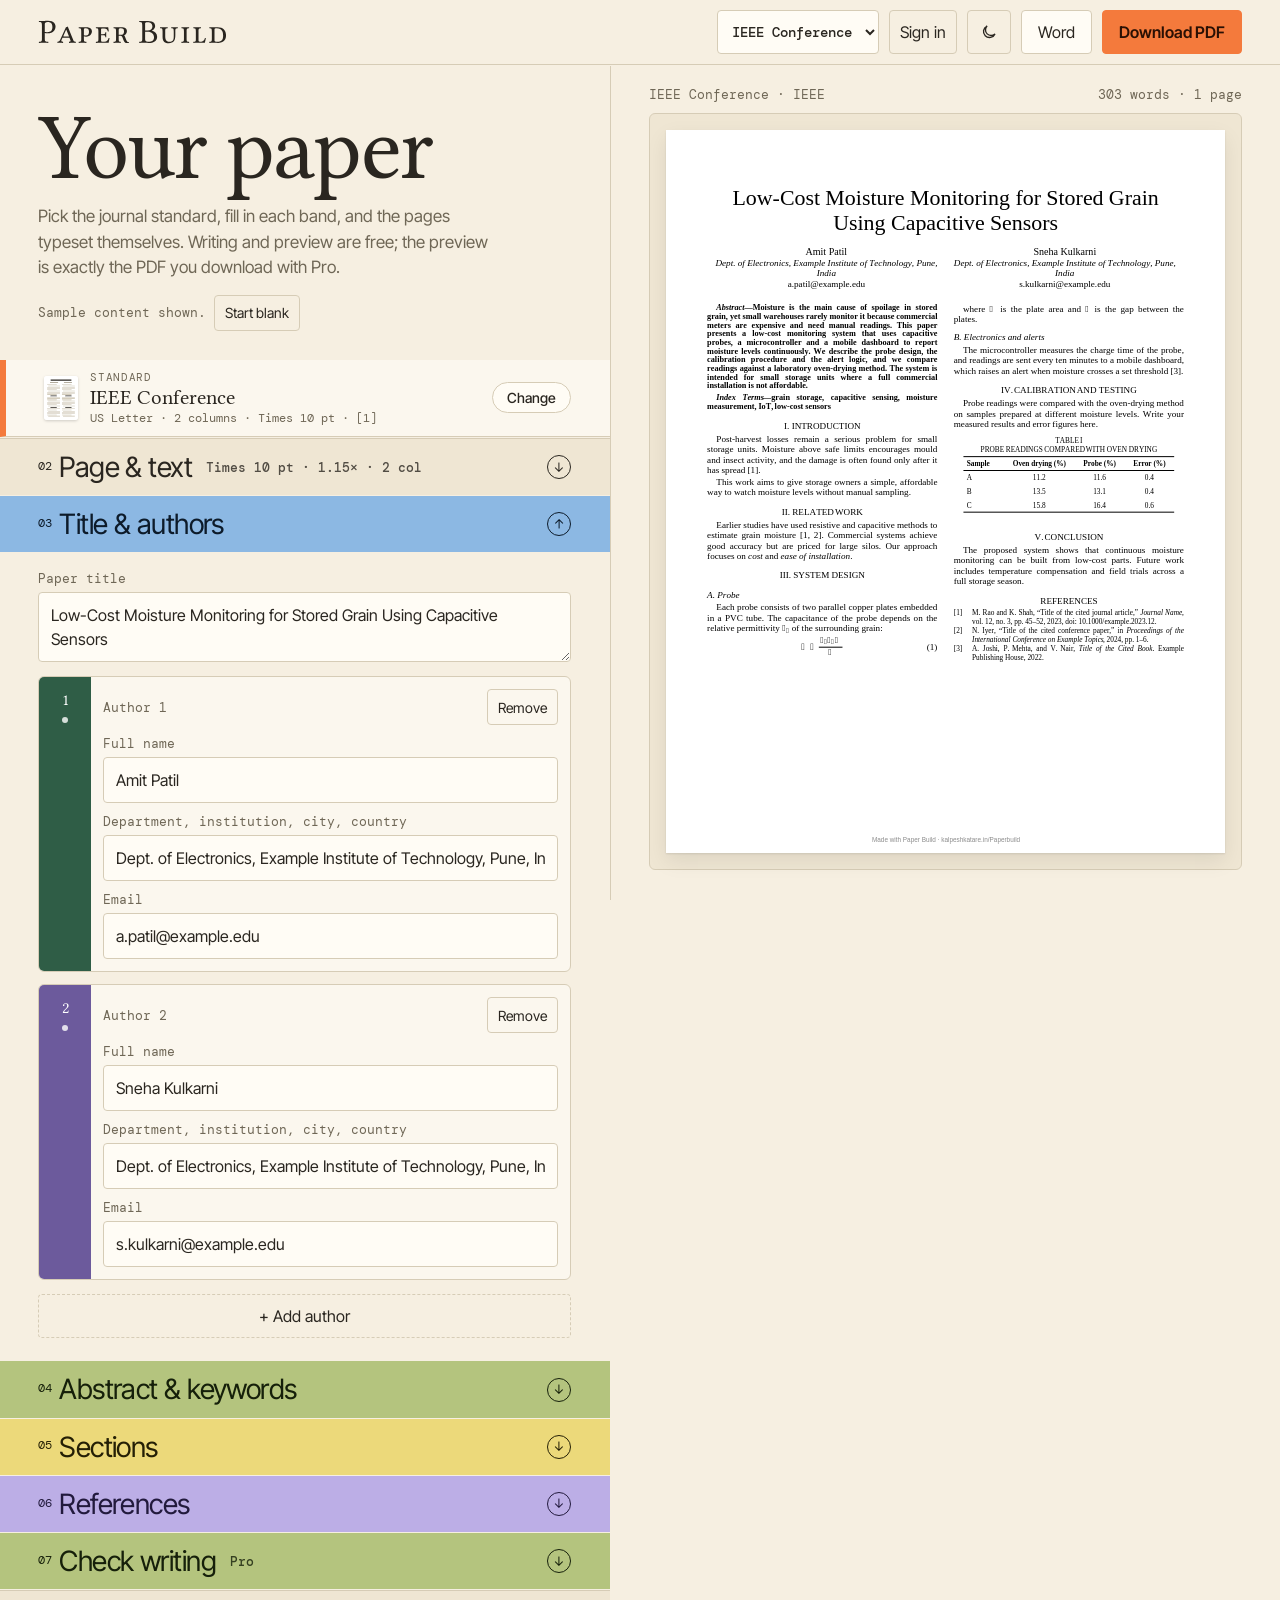
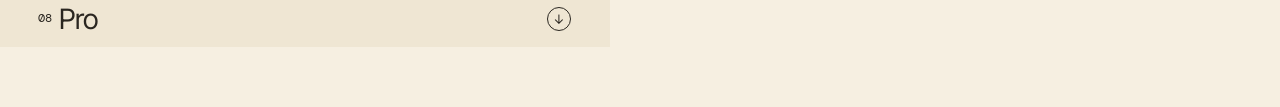
==== commit 70a351f4: "Fixes from full review - Refunds take Pro back (refund.processed webhook); old confirmations can't r" ====
--- a/app.html
+++ b/app.html
@@ -144,6 +144,69 @@
 .toast.on{opacity:1;transform:translateX(-50%);pointer-events:auto}
 .toast button{min-height:34px;background:transparent;color:inherit;border-color:currentColor}
 @media(prefers-reduced-motion:reduce){.toast,.arr{transition:none}}
+/* ---- full-screen Go Pro promo (first open, then every 2nd visit; closes only with the X) ---- */
+.promo{position:fixed;inset:0;z-index:40;background:linear-gradient(180deg,#fde3cc 0%,#f6efe1 55%);color:#2a2620;overflow:auto;display:grid;place-items:center;padding:20px}
+:root[data-theme=dark] .promo{background:linear-gradient(180deg,#4a3324 0%,#25221c 60%);color:#efe8d8}
+.promo .px{position:fixed;top:max(14px,env(safe-area-inset-top));right:14px;width:48px;height:48px;min-height:0;padding:0;border-radius:50%;font-size:20px;background:var(--field);border:var(--bw) solid var(--soft);color:var(--ink);z-index:2}
+.promo .pc{width:min(440px,100%);display:grid;gap:14px;justify-items:center;text-align:center;padding:30px 0 10px}
+.promo .pm{width:min(230px,62vw)}
+.promo .kick{font:500 12px "DM Mono",monospace;letter-spacing:.12em;text-transform:uppercase;background:var(--orange);color:#2a1004;border-radius:999px;padding:5px 12px}
+.promo h2{margin:0;font:400 clamp(36px,10vw,52px)/1.02 "Libertinus Serif",Georgia,serif;letter-spacing:-.01em}
+.promo h2 em{color:var(--orange)}
+.promo p{margin:0;font-size:17px;opacity:.85;max-width:34ch}
+.promo ul{list-style:none;margin:4px 0 0;padding:0;display:grid;gap:8px;text-align:left;width:100%}
+.promo li{display:flex;gap:10px;align-items:center;background:rgba(255,255,255,.55);border:1px solid rgba(0,0,0,.06);border-radius:10px;padding:9px 12px;font-size:15px}
+:root[data-theme=dark] .promo li{background:rgba(255,255,255,.06)}
+.promo li b{font:600 13px "DM Mono",monospace;color:var(--orange);min-width:20px}
+.promo .btn{width:100%;min-height:54px;font-size:17px}
+.promo .fine{font:12px "DM Mono",monospace;opacity:.7}
+@media(prefers-reduced-motion:no-preference){.promo:not([hidden]){animation:promoIn .45s cubic-bezier(.2,.8,.2,1) both}@keyframes promoIn{from{opacity:0;transform:scale(1.03)}}.promo:not([hidden]) .pc>*{animation:up .5s cubic-bezier(.2,.8,.2,1) both}.promo .pc>*:nth-child(2){animation-delay:.05s}.promo .pc>*:nth-child(3){animation-delay:.1s}.promo .pc>*:nth-child(4){animation-delay:.15s}.promo .pc>*:nth-child(5){animation-delay:.2s}.promo .pc>*:nth-child(6){animation-delay:.25s}@keyframes up{from{opacity:0;transform:translateY(14px)}}}
+
+/* ---- Pia, the mascot: nudge bar, Pro screen, success and failure ---- */
+.mascot{display:block;width:100%;height:auto;overflow:visible}
+.mascot *{transform-box:view-box}
+.nudge{position:fixed;left:50%;bottom:18px;transform:translateX(-50%);z-index:25;width:min(560px,calc(100% - 20px));display:grid;grid-template-columns:76px 1fr auto;align-items:center;gap:10px;background:var(--paper2);border:var(--bw) solid var(--soft);border-radius:14px;padding:6px 10px 6px 4px;box-shadow:0 14px 34px rgba(0,0,0,.18)}
+.nudge .nm{width:76px;margin:-26px 0 -6px}
+.nudge .nt{display:grid;gap:2px;min-width:0}
+.nudge .nt b{font:400 20px/1.15 "Libertinus Serif",Georgia,serif}
+.nudge .nt span{font-size:13px;color:var(--mute)}
+.nudge .na{display:flex;flex-direction:column;gap:4px;align-items:stretch}
+.nudge .na .btn{min-height:40px;padding:0 14px;font-size:15px}
+.nudge .na .mini{min-height:28px;font-size:12px;border:0;background:transparent;color:var(--mute)}
+@media(max-width:820px){.nudge{bottom:84px}}
+.phero{display:grid;grid-template-columns:118px 1fr;align-items:end;gap:12px;background:linear-gradient(180deg,#fde3cc,#f9d1b0);border-radius:10px;padding:10px 14px 0 6px;overflow:hidden;color:#2a1004}
+.phero .mascot{margin-bottom:-6px}
+.phero p{margin:0 0 16px;font:400 25px/1.12 "Libertinus Serif",Georgia,serif}
+.phero small{display:block;font:13px/1.4 "Inter Tight",sans-serif;margin-top:6px;opacity:.8}
+.mood{display:grid;justify-items:center;text-align:center;gap:8px}
+.mood .mascot{width:min(190px,60%)}
+.mood h3{margin:0;font:400 32px/1.1 "Libertinus Serif",Georgia,serif}
+.mood p{margin:0;color:var(--mute);max-width:34ch}
+.mood .btn{width:100%}
+.toast .ti{width:30px;margin:-8px 0 -6px -6px;flex:none}
+@media(max-width:600px){.sheetwrap.full{padding:0}.sheetwrap.full .panel{width:100%;height:100%;max-height:100%;border-radius:0;border:0;align-content:start}}
+@media(prefers-reduced-motion:no-preference){
+  .nudge:not([hidden]){animation:nudgeUp .45s cubic-bezier(.2,.9,.25,1.2) both}
+  @keyframes nudgeUp{from{opacity:0;transform:translate(-50%,40px)}}
+  .m-point .ml{transform-origin:70px 142px;animation:offer 2.4s ease-in-out infinite}
+  @keyframes offer{50%{transform:rotate(-5deg)}}
+  .m-thumbs .mr{transform-origin:130px 142px;animation:thumb 1.2s ease-in-out infinite}
+  @keyframes thumb{50%{transform:rotate(-6deg) translateY(-2px)}}
+  .m-cheer .mb{animation:hop .7s ease-in-out infinite}
+  @keyframes hop{50%{transform:translateY(-7px)}}
+  .m-cheer .ml{transform-origin:70px 138px;animation:waveL .35s ease-in-out infinite alternate}
+  .m-cheer .mr{transform-origin:130px 138px;animation:waveR .35s ease-in-out infinite alternate}
+  @keyframes waveL{to{transform:rotate(-8deg)}}@keyframes waveR{to{transform:rotate(8deg)}}
+  .m-cheer .cf{animation:fall 1.4s ease-in infinite}
+  @keyframes fall{0%{transform:translateY(-8px);opacity:0}15%{opacity:1}100%{transform:translateY(60px) rotate(140deg);opacity:0}}
+  .m-sad .mb{transform-origin:100px 246px;animation:sway 3.2s ease-in-out infinite}
+  @keyframes sway{50%{transform:rotate(-2deg)}}
+  .m-sad .tear{animation:tear 1.8s ease-in infinite}
+  @keyframes tear{0%{transform:translateY(0);opacity:0}20%{opacity:1}100%{transform:translateY(16px);opacity:0}}
+  .m-think .q{animation:bob 2s ease-in-out infinite}
+  @keyframes bob{50%{transform:translateY(-4px)}}
+}
+
 /* compact standard bar: chosen once per paper, so it stays quiet until you want to change it */
 .stdband summary{background:var(--paper2);color:var(--ink);border-left:6px solid var(--orange);border-bottom:var(--bw) solid var(--soft);padding:10px max(3vw,14px);gap:12px;align-items:center;font-size:inherit;letter-spacing:0}
 .stdband[open] summary{background:var(--bg)}
@@ -301,7 +364,6 @@
           <li>Subsections and equations<span>Pro</span></li>
           <li>Grammar &amp; clarity suggestions<span>Pro</span></li>
           <li>Unlimited saved papers<span>Pro</span></li>
-          <li>PDFs without the “Made with Paper Build” line<span>Pro</span></li>
         </ul>
         <p class="note" id="proState" hidden></p>
         <button class="btn cta" type="button" id="proBtn">See Pro plans</button>
@@ -322,12 +384,26 @@
 <div class="sheetwrap" id="sheet" hidden><div class="sheetbg" data-close></div>
   <div class="panel" role="dialog" aria-modal="true" aria-labelledby="sheetT"><div class="ph"><h2 id="sheetT"></h2><button class="mini" type="button" data-close aria-label="Close">✕</button></div><div id="sheetB" class="sb"></div></div></div>
 <input type="file" id="figFile" accept="image/png,image/jpeg,image/webp,image/gif" hidden>
-<div class="toast" id="toast" role="status"><span id="tMsg"></span><button id="tUndo" type="button" hidden>Undo</button></div>
+<div class="promo" id="promo" role="dialog" aria-modal="true" aria-labelledby="promoT" hidden>
+  <button class="px" id="promoX" type="button" aria-label="Close">✕</button>
+  <div class="pc">
+    <div class="pm" id="promoM"></div>
+    <span class="kick">Paper Build Pro</span>
+    <h2 id="promoT">Submit your paper <em>like a pro.</em></h2>
+    <p>Stop fighting with margins and citations. Get a journal-ready paper you can download in seconds.</p>
+    <ul><li><b>01</b>Download as PDF and Word</li><li><b>02</b>All 8 standards: IEEE, ACM, Springer, Elsevier, APA, MLA, Chicago, Harvard</li><li><b>03</b>Tables, numbered equations and subsections</li><li><b>04</b>Grammar &amp; clarity check before you submit</li></ul>
+    <button class="btn cta" id="promoGo" type="button">Go Pro · from <span id="promoP"></span>/month</button>
+    <span class="fine">One-time payment · no auto-renewal</span>
+  </div>
+</div>
+<div class="nudge" id="nudge" role="dialog" aria-label="Upgrade to Pro" hidden><div class="nm" id="nudgeM"></div><div class="nt"><b id="nudgeQ"></b><span id="nudgeS"></span></div><div class="na"><button class="btn cta" id="nudgeGo" type="button">See Pro</button><button class="mini" id="nudgeX" type="button">Not now</button></div></div>
+<div class="toast" id="toast" role="status"><span class="ti" id="tIcon" hidden></span><span id="tMsg"></span><button id="tUndo" type="button" hidden>Undo</button></div>
 
 <script src="assets/config.js"></script>
 <script src="vendor/supabase.js"></script>
 <script src="vendor/jspdf.umd.min.js"></script>
 <script src="fonts/pbmath.js"></script>
+<script src="assets/mascot.js"></script>
 <script src="vendor/pdf.min.js"></script>
 <script src="vendor/pdf.worker.min.js"></script>
 <script>
@@ -711,7 +787,7 @@
     const n=++E.eqN,lab=`(${n})`;d.setFont(E.fam,'normal');d.setFontSize(C.size);const nw=d.getTextWidth(lab);
     const avail=E.cw()-2*nw-12;let fs=C.size*1.05,tree;try{tree=mparse(src)}catch(e){tree={t:'row',c:[{t:'sym',v:src,up:true}]}}
     let B=mbox(E,tree,fs,0);if(B.w>avail&&B.w>0){fs*=Math.max(.55,avail/B.w);B=mbox(E,tree,fs,0)}
-    const pad=C.size*(STU?.3:.45);E.need(B.a+B.d+pad*2);E.y+=pad+B.a;
+    const pad=C.size*(STU?.35+.65*(C.spacing-1):.45);E.need(B.a+B.d+pad*2);E.y+=pad+B.a;
     B.draw(E.x()+(E.cw()-B.w)/2,E.y);d.setFont(E.fam,'normal');d.setFontSize(C.size);d.text(lab,E.x()+E.cw(),E.y,{align:'right'});
     E.y+=B.d+pad};
   E.table=t=>{
@@ -731,6 +807,7 @@
     const capLines=tc.lines(n,String(t.cap||'').trim());
     E.need(capLines.length*capS*1.6+rh[0]+(rh[1]||0)+16);E.space(STU?C.size*.4:6);
     capLines.forEach((L,j)=>E.text(L,{size:capS,lead:STU?C.size*C.spacing:capS*1.25,align:tc.align,fam:tc.capFam||E.fam,after:j===capLines.length-1?3:0}));
+    E.y+=capS*(STU?.45:.3);
     const x0=()=>E.x()+(STU?0:(E.cw()-tw)/2);
     const rule=w=>{d.setLineWidth(w);d.setDrawColor(0);d.line(x0(),E.y,x0()+tw,E.y)};
     const drawRow=ri=>{let x=x0();lines[ri].forEach((L,c)=>{d.setFont(fam,ri===0?'bold':'normal');d.setFontSize(cs);const w=wd[c];
@@ -952,7 +1029,7 @@
   const before=v.slice(0,pos).replace(/\s*$/,''),after=v.slice(pos).replace(/^\s*/,'');
   const pre=before?before+'\n\n':'',post=after?'\n\n'+after:'';s.b=pre+snippet+post;
   if(ta){ta.value=s.b;ta.focus();const st=pre.length+(selFrom||0);ta.setSelectionRange(st,st+(selLen||0))}changed()}
-function needPro(what){if(SB&&!isPro()){openUpgrade(what+' are part of Pro.');return true}return false}
+function needPro(what){if(SB&&!isPro()){nudge(String(what).toLowerCase());return true}return false}
 
 async function toJpeg(file){const url=URL.createObjectURL(file);try{const img=await new Promise((res,rej)=>{const im=new Image();im.onload=()=>res(im);im.onerror=rej;im.src=url});
   const max=1600,sc=Math.min(1,max/Math.max(img.naturalWidth,img.naturalHeight)),w=Math.max(1,Math.round(img.naturalWidth*sc)),h=Math.max(1,Math.round(img.naturalHeight*sc));
@@ -1030,7 +1107,7 @@
 function all(){renderStd();renderLists();save();changed(true)}
 const closeStdSoon=()=>{try{localStorage.setItem('pb-std-seen','1')}catch(e){}setTimeout(()=>{const b=$('#stdBand');if(b&&b.open){b.open=false;b.scrollIntoView({block:'nearest',behavior:'smooth'})}},450)};
 let PIN=true;
-function setStd(id){if(S.std===id){closeStdSoon();return}if(!stdAllowed(id)){openUpgrade(`${STD(id).name} is part of Pro. Free accounts can use IEEE and APA.`);return}S.std=id;renderStd();S.refs.forEach((r,i)=>{const el=$('#rf'+i);if(el)el.innerHTML=refPreview(r)});save();PIN=true;changed(true);closeStdSoon();toast(STD(id).name+' selected')}
+function setStd(id){if(S.std===id){closeStdSoon();return}if(!stdAllowed(id)){nudge('std',STD(id).name);return}S.std=id;renderStd();S.refs.forEach((r,i)=>{const el=$('#rf'+i);if(el)el.innerHTML=refPreview(r)});save();PIN=true;changed(true);closeStdSoon();toast(STD(id).name+' selected')}
 
 $('#form').addEventListener('input',e=>{
   const t=e.target;
@@ -1077,7 +1154,7 @@
 $('#gNext').addEventListener('click',()=>$('#gal').scrollBy({left:$('#gal').clientWidth*.8,behavior:'smooth'}));
 $('#stdSel').addEventListener('change',e=>setStd(e.target.value));
 
-function toast(msg,undo){$('#tMsg').textContent=msg;$('#tUndo').hidden=!undo;$('#toast').classList.add('on');clearTimeout(tTimer);tTimer=setTimeout(()=>$('#toast').classList.remove('on'),undo?6000:2500)}
+function toast(msg,undo,pose){$('#tMsg').textContent=msg;const ti=$('#tIcon');if(ti){ti.hidden=!pose;ti.innerHTML=pose&&window.mascot?mascot(pose):''}$('#tUndo').hidden=!undo;$('#toast').classList.add('on');clearTimeout(tTimer);tTimer=setTimeout(()=>$('#toast').classList.remove('on'),undo?6000:pose?3200:2500)}
 $('#tUndo').addEventListener('click',()=>{if(undoState){S=undoState;undoState=null;all()}$('#toast').classList.remove('on')});
 
 function tab(p){document.body.classList.toggle('show-p',p);$('#nW').setAttribute('aria-current',!p);$('#nP').setAttribute('aria-current',p);window.scrollTo(0,0);if(p)changed(true)}
@@ -1089,9 +1166,9 @@
 async function saveBlob(blob,name,kind){
   if(window.PaperBuildAndroid){try{const b64=await new Promise((res,rej)=>{const r=new FileReader();r.onload=()=>res(String(r.result).split(',')[1]);r.onerror=rej;r.readAsDataURL(blob)});
     const A=window.PaperBuildAndroid;const where=A.saveFile?A.saveFile(name,blob.type||'application/octet-stream',b64):(kind==='PDF'?A.savePdf(name,b64):'');
-    toast(where?kind+' saved to '+where:(A.saveFile?'Could not save the '+kind:'Update the Android app to save Word files'))}catch(e){toast('Could not save the '+kind)}return}
+    toast(where?kind+' saved to '+where:(A.saveFile?'Could not save the '+kind:'Update the Android app to save Word files'),'',where?'thumbs':'')}catch(e){toast('Could not save the '+kind)}return}
   const dl=await dlP;
-  if(dl){try{await dl.save({filename:name,data:blob});toast(kind+' saved')}catch(e){const c=e&&e.code;toast(c==='declined'?'Download cancelled':c==='host_unavailable'?'This app can’t save files here. Open the page in a browser to download.':'Download isn’t available in this view.')}return}
+  if(dl){try{await dl.save({filename:name,data:blob});toast(kind+' saved','', 'thumbs')}catch(e){const c=e&&e.code;toast(c==='declined'?'Download cancelled':c==='host_unavailable'?'This app can’t save files here. Open the page in a browser to download.':'Download isn’t available in this view.')}return}
   if(dl===null){toast('Download isn’t available in this view.');return}
   const a=document.createElement('a');a.href=URL.createObjectURL(blob);a.download=name;document.body.appendChild(a);a.click();a.remove();setTimeout(()=>URL.revokeObjectURL(a.href),4000);
 }
@@ -1149,7 +1226,7 @@
       out.push({key:seg.p.key,name:seg.p.name,off,len:m.length,orig:seg.p.text.substr(off,m.length),msg:m.message||m.shortMessage||'Possible problem',sug:(m.replacements||[]).slice(0,3).map(x=>x.value),cat:ct==='TYPOS'?'Spelling':ct==='STYLE'||ct==='REDUNDANCY'||ct==='PLAIN_ENGLISH'?'Style':'Grammar'})})};
   for(const p of parts){const n=p.text.length;if(size+n>15000&&batch.length){await run(batch);batch=[];size=0}batch.push(p);size+=n}await run(batch);return out}
 async function grammarRun(){
-  if(SB){if(!USER){openAuth('Create an account to check your writing.',()=>grammarRun());return}if(!isPro()){openUpgrade('Grammar & clarity suggestions are part of Pro.');return}}
+  if(SB&&!isPro()){nudge('grammar');return}
   if(gBusy)return;gBusy=true;const btn=$('#gRun');btn.disabled=true;btn.textContent='Checking…';$('#gOut').innerHTML='<p class="hint">Reading your paper…</p>';
   const parts=gParts(),lang=$('#gLang').value;let lt=[],ltErr='';
   try{lt=await ltCheck(parts,lang)}catch(e){ltErr=e.message==='busy'?'The grammar server is busy. Clarity tips are below; try grammar again in a minute.':'Couldn’t reach the grammar server (no internet?). Clarity tips below were checked on your device.'}
@@ -1179,8 +1256,7 @@
 /* ================= Word (.docx) export ================= */
 function loadJs(src,test){return new Promise((res,rej)=>{if(test())return res();const s=document.createElement('script');s.src=src;s.onload=()=>test()?res():rej(new Error('load'));s.onerror=()=>rej(new Error('load'));document.head.appendChild(s)})}
 async function wordExport(){
-  if(SB){if(!USER){openAuth('Create an account to export Word files.',()=>wordExport());return}
-    if(!isPro()){openUpgrade('Word (.docx) export is part of Pro.');return}}
+  if(SB&&!isPro()){nudge('word');return}
   toast('Making your Word file…');
   try{await loadJs('vendor/docx.min.js',()=>!!window.docx)}catch(e){toast('Could not load the Word engine. Check your connection.');return}
   let blob;try{blob=await buildDocx()}catch(e){console.error(e);toast('Could not make the Word file.');return}
@@ -1319,7 +1395,7 @@
 
 /* ---- sheet (dialog) ---- */
 let lastFocus=null;
-function openSheet(title,html){if($('#sheet').hidden)lastFocus=document.activeElement;$('#sheetT').textContent=title;$('#sheetB').innerHTML=html;$('#sheet').hidden=false;document.body.style.overflow='hidden';
+function openSheet(title,html){if($('#sheet').hidden)lastFocus=document.activeElement;$('#sheet').classList.remove('full');hideNudge();$('#sheetT').textContent=title;$('#sheetB').innerHTML=html;$('#sheet').hidden=false;document.body.style.overflow='hidden';
   setTimeout(()=>{const f=$('#sheetB').querySelector('input:not([type=hidden]),.plan[aria-checked=true],button');if(f)f.focus()},30)}
 function closeSheet(){$('#sheet').hidden=true;document.body.style.overflow='';if(lastFocus&&lastFocus.focus)lastFocus.focus()}
 $('#sheet').addEventListener('click',e=>{if(e.target.closest('[data-close]'))closeSheet()});
@@ -1377,18 +1453,42 @@
 let CUR=(()=>{try{const c=localStorage.getItem('pb-cur');if(c==='INR'||c==='USD')return c}catch(e){}return /^Asia\/(Kolkata|Calcutta)$/.test(TZ)?'INR':'USD'})();
 const PRICE={INR:{monthly:'₹99',yearly:'₹799'},USD:{monthly:'$4.99',yearly:'$39.99'}};
 const fromPrice=()=>PRICE[CUR].monthly;
-function openUpgrade(reason){if(!SB){toast('Pro isn’t available yet.');return}if(reason!==undefined)upReason=reason;
+/* ---- Pia nudges at key moments, then the Pro screen, then success / failure ---- */
+const NUDGE={
+  pdf:{q:'Your paper looks ready. Want the PDF?',s:'Downloads come with Pro.',pose:'point'},
+  word:{q:'Need it as an editable Word file?',s:'Word export comes with Pro.',pose:'point'},
+  tables:{q:'Got results? Want them in a proper table?',s:'Tables with captions come with Pro.',pose:'think'},
+  subsections:{q:'Want neat subsections like 2.1 and 2.2?',s:'Subsections come with Pro.',pose:'think'},
+  equations:{q:'Need numbered equations?',s:'Equations come with Pro.',pose:'think'},
+  grammar:{q:'Want a second pair of eyes on your writing?',s:'Grammar & clarity checks come with Pro.',pose:'think'},
+  std:{q:'Submitting to {name}?',s:'All 8 standards come with Pro.',pose:'point'},
+  papers:{q:'Working on more than one paper?',s:'Unlimited saved papers come with Pro.',pose:'think'}
+};
+let NUDGE_KIND='pdf',NUDGE_TIMER=null;
+function nudge(kind,name){const n=NUDGE[kind]||NUDGE.pdf;NUDGE_KIND=kind;
+  $('#nudgeM').innerHTML=window.mascot?mascot(n.pose):'';$('#nudgeQ').textContent=n.q.replace('{name}',name||'a Pro standard');
+  $('#nudgeS').textContent=n.s+' From '+fromPrice()+'/month.'+(SB&&!USER?' Already Pro? Sign in.':'');
+  const el=$('#nudge');el.hidden=true;void el.offsetWidth;el.hidden=false;clearTimeout(NUDGE_TIMER);NUDGE_TIMER=setTimeout(hideNudge,14000)}
+function hideNudge(){const el=$('#nudge');if(el)el.hidden=true;clearTimeout(NUDGE_TIMER)}
+$('#nudgeX').addEventListener('click',hideNudge);
+$('#nudgeGo').addEventListener('click',()=>{const n=NUDGE[NUDGE_KIND]||NUDGE.pdf;const q=$('#nudgeQ').textContent;hideNudge();openUpgrade('',q,n.pose)});
+function showPaid(until){openSheet('',`<div class="mood">${window.mascot?mascot('cheer','Pia cheering'):''}<h3>You’re Pro!</h3><p>${until?`Everything’s unlocked until ${esc(fmtDate(until))}. `:''}Thank you for supporting Paper Build.</p>
+  <button class="btn cta" type="button" data-a="dlnow">Download my paper</button><button class="btn" type="button" data-close>Keep writing</button></div>`)}
+function showFail(title,msg){openSheet('',`<div class="mood">${window.mascot?mascot('sad','Pia looking sad'):''}<h3>${esc(title||'Oh no, that didn’t go through')}</h3><p>${esc(msg||'No money was taken. If it was, it comes back to you automatically in 5–7 days.')}</p>
+  <button class="btn cta" type="button" data-a="upgrade">Try again</button><button class="btn" type="button" data-close>Not now</button></div>`)}
+let UPH='',UPP='point';
+function openUpgrade(reason,headline,pose){if(!SB){toast('Pro isn’t available yet.');return}if(reason!==undefined)upReason=reason;if(headline!==undefined){UPH=headline;UPP=pose||'point'}else if(reason!==undefined){UPH='';UPP='point'}
   const m=planSel==='monthly',P=PRICE[CUR];
-  openSheet('Upgrade to Pro',`${upReason?`<p class="note">${esc(upReason)}</p>`:''}
-  <ul class="feat"><li>Download your paper as PDF and Word</li><li>All 8 standards: ACM, Springer, Elsevier, MLA, Chicago and Harvard too</li><li>Word (.docx) export</li><li>Tables, subsections and numbered equations</li><li>Grammar &amp; clarity suggestions</li><li>Unlimited saved papers, and no “Made with Paper Build” line</li></ul>
+  openSheet('Go Pro',`<div class="phero">${window.mascot?mascot(UPP,'Pia presenting Pro'):''}<p>${esc(UPH||'Ready to submit your paper like a pro?')}<small>Join students formatting papers in minutes, not hours.</small></p></div>${upReason?`<p class="note">${esc(upReason)}</p>`:''}
+  <ul class="feat"><li>Download your paper as PDF and Word</li><li>All 8 standards: ACM, Springer, Elsevier, MLA, Chicago and Harvard too</li><li>Word (.docx) export</li><li>Tables, subsections and numbered equations</li><li>Grammar &amp; clarity suggestions</li><li>Unlimited saved papers</li></ul>
   <div class="plans" role="radiogroup" aria-label="Plan">
     <button type="button" class="plan" role="radio" data-plan="monthly" aria-checked="${m}"><span>Monthly</span><b>${P.monthly}</b><span>per month</span></button>
     <button type="button" class="plan" role="radio" data-plan="yearly" aria-checked="${!m}"><span>Yearly · save 33%</span><b>${P.yearly}</b><span>per year</span></button>
   </div>
   <button class="btn cta" type="button" data-a="pay">Pay ${m?P.monthly:P.yearly}${USER?'':' · sign in first'}</button>
-  <p class="hint">${CUR==='INR'?'Secure payment by Razorpay: UPI, cards or net banking.':'Secure card payment by Razorpay, charged in US dollars.'} Pro doesn’t renew automatically, so you’re never charged without paying yourself.
+  <p class="hint">${CUR==='INR'?'Secure payment by Razorpay: UPI, cards or net banking.':'Secure card payment by Razorpay, charged in US dollars.'} Pro doesn’t renew automatically, so you’re never charged without paying yourself. <a href="terms.html" target="_blank">Terms</a> · <a href="refunds.html" target="_blank">Refunds</a>
   <button class="mini" type="button" data-a="cur" style="padding:0 6px;min-height:30px">${CUR==='INR'?'Paying from outside India?':'Paying from India? Pay in ₹'}</button></p>
-  <p class="err" id="aMsg" role="status"></p>`)}
+  <p class="err" id="aMsg" role="status"></p>`);$('#sheet').classList.add('full')}
 function loadScript(src){return new Promise((res,rej)=>{if(window.Razorpay)return res();const s=document.createElement('script');s.src=src;s.onload=res;s.onerror=()=>rej(new Error('Could not open the payment page. Check your connection.'));document.head.appendChild(s)})}
 async function fnErr(error){try{const j=await error.context.json();return new Error(j.error||error.message)}catch(_){return error}}
 async function pay(){
@@ -1397,15 +1497,23 @@
   try{
     const {data,error}=await SB.functions.invoke('create-order',{body:{plan:planSel,currency:CUR}});
     if(error)throw await fnErr(error);if(!data||data.error)throw new Error((data&&data.error)||'Could not start the payment.');
+    if(window.PaperBuildAndroid&&window.PaperBuildAndroid.openExternal){
+      /* the app's own pages aren't a registered website for Razorpay, so pay on kalpeshkatare.in in the browser */
+      const base=String(CFG.siteUrl||'https://kalpeshkatare.in/Paperbuild/app.html').replace(/[^/]*$/,'');
+      const u=new URLSearchParams({o:data.order_id,k:data.key_id,a:String(data.amount),c:data.currency||'INR',l:data.label||'Paper Build Pro',n:(USER.user_metadata||{}).full_name||'',e:USER.email||'',p:USER.phone||''});
+      try{localStorage.setItem('pb-paying',String(Date.now()))}catch(e){}
+      window.PaperBuildAndroid.openExternal(base+'pay.html?'+u.toString());
+      if(m){m.className='note';m.textContent='Finish the payment in your browser. You’ll come back here automatically.'}
+      if(b)b.disabled=false;return}
     await loadScript('https://checkout.razorpay.com/v1/checkout.js');
     const rz=new window.Razorpay({key:data.key_id,amount:data.amount,currency:data.currency||'INR',order_id:data.order_id,name:'Paper Build',description:data.label,
       prefill:{name:(USER.user_metadata||{}).full_name||'',email:USER.email||'',contact:USER.phone||''},theme:{color:'#f47a3c'},
       handler:async resp=>{try{const r=await SB.functions.invoke('verify-payment',{body:{order_id:resp.razorpay_order_id,payment_id:resp.razorpay_payment_id,signature:resp.razorpay_signature}});
           if(r.error)throw await fnErr(r.error);if(!r.data||r.data.error)throw new Error(r.data&&r.data.error);
-          PROF=Object.assign(PROF||{},{pro_until:r.data.pro_until});proChanged();closeSheet();toast('You’re on Pro. Thank you!')}
-        catch(e){closeSheet();toast('Payment received. Pro will switch on within a minute.');setTimeout(async()=>{await loadProfile();proChanged()},8000)}},
+          PROF=Object.assign(PROF||{},{pro_until:r.data.pro_until});proChanged();showPaid(r.data.pro_until)}
+        catch(e){closeSheet();toast('Payment received. Checking…');setTimeout(async()=>{try{await SB.functions.invoke('verify-payment',{body:{}})}catch(_){}await loadProfile();proChanged()},3000)}},
       modal:{ondismiss:()=>{const x=$('[data-a=pay]');if(x)x.disabled=false}}});
-    rz.on('payment.failed',r=>{const x=$('#aMsg');if(x)x.textContent='Payment failed: '+((r&&r.error&&r.error.description)||'please try again.')});
+    rz.on('payment.failed',r=>{try{rz.close()}catch(e){}showFail('Oh no, the payment didn’t go through',((r&&r.error&&r.error.description)?r.error.description+' ':'')+'No money was taken. If it was, it comes back to you in 5–7 days.')});
     rz.open();
   }catch(e){if(m)m.textContent=friendly(e);if(b)b.disabled=false}
 }
@@ -1423,11 +1531,12 @@
 async function openPaper(id){const {data,error}=await SB.from('papers').select('data,updated_at').eq('id',id).single();if(error){toast('Could not open that paper');return}
   setPaperId(id);loadPaperData(data.data,new Date(data.updated_at).getTime());closeSheet();toast('Paper opened');setSync('Saved to your account')}
 async function delPaper(id){const {error}=await SB.from('papers').delete().eq('id',id);if(error){toast('Could not delete');return}if(id===PAPER_ID)setPaperId(null);toast('Paper deleted');openAccount()}
-async function newPaper(){if(!isPro()&&(PAPERS||[]).length>=1){openUpgrade('Free accounts keep 1 saved paper. Upgrade to Pro for unlimited papers.');return}
+async function newPaper(){if(!isPro()&&(PAPERS||[]).length>=1){nudge('papers');return}
   undoState=clone(S);const std=S.std,fm=S.fmt;S=clone(BLANK);S.std=std;S.fmt=fm||{};setPaperId(null);all();closeSheet();await saveNow();toast('New paper started')}
 async function openAccount(){if(!USER){openAuth();return}const pro=isPro(),meta=USER.user_metadata||{},name=meta.full_name||'';
   openSheet('Your account',`<div><b>${esc(name||USER.email||USER.phone||'')}</b>${name?`<div class="hint">${esc(USER.email||USER.phone||'')}</div>`:''}</div>
   <p class="note">${isAdmin()?'Admin account · every Pro feature, free, no subscription':pro?`Pro until ${esc(fmtDate(PROF.pro_until))}`:'Free account · write and preview. Downloads need Pro.'}</p>
+  ${!pro&&!isAdmin()?'<button class="mini" type="button" data-a="paychk">Paid but don’t see Pro? Check my payment</button>':''}
   ${isAdmin()?'':pro?'<button class="btn" type="button" data-a="upgrade">Add more Pro time</button>':'<button class="btn cta" type="button" data-a="upgrade">Upgrade to Pro · from ${fromPrice()}</button>'}
   <div class="ph"><h3>My papers</h3><button class="mini" type="button" data-a="newpaper">+ New paper</button></div>
   <div class="plist" id="plist"><p class="hint">Loading…</p></div>
@@ -1452,7 +1561,7 @@
   setSync('Saved on this device only · free accounts keep 1 paper online');
   toast('Your account already has a saved paper. Open it from your account, or upgrade to save more.');
 }catch(e){setSync('Saved on this device')}}
-async function afterAuth(){if(USER){await loadProfile();renderAcct();renderStd();renderLists();renderProState();changed(true);await syncOnLogin();fetchFigs().then(g=>{if(g){renderLists();renderPreview()}});
+async function afterAuth(){if(USER){await loadProfile();renderAcct();renderStd();renderLists();renderProState();changed(true);await syncOnLogin();afterPayReturn();fetchFigs().then(g=>{if(g){renderLists();renderPreview()}});
     const f=sheetAfter;sheetAfter=null;if(f)setTimeout(f,50)}
   else{PROF=null;PAPERS=null;setPaperId(null);setSync('');renderAcct();renderStd();renderLists();renderProState();changed(true)}}
 
@@ -1476,8 +1585,10 @@
     case 'phone-change':phoneSent='';renderAuth();break;
     case 'google':google();break;
     case 'microsoft':oauth('azure');break;
-    case 'pay':pay();break;
+    case 'pay':if(CUR==='USD'&&!(CFG.intlPay)){const m=$('#aMsg');if(m){m.className='err';m.textContent='Card payments from outside India open very soon. In India? Tap “Paying from India? Pay in ₹” below.'}break}pay();break;
     case 'upgrade':openUpgrade('');break;
+    case 'paychk':(async()=>{toast('Checking your payment…');try{await SB.functions.invoke('verify-payment',{body:{}})}catch(e){}await loadProfile();proChanged();if(isPro())showPaid(PROF&&PROF.pro_until);else showFail('No payment found yet','We couldn’t find a completed payment on this account. If money left your account, email kalpeshkatare010@gmail.com with your payment ID and we’ll sort it out.')})();break;
+    case 'dlnow':closeSheet();download();break;
     case 'cur':CUR=CUR==='INR'?'USD':'INR';try{localStorage.setItem('pb-cur',CUR)}catch(e){}openUpgrade();break;
     case 'signout':await SB.auth.signOut();closeSheet();toast('Signed out');break;
     case 'open':openPaper(b.dataset.id);break;
@@ -1502,8 +1613,7 @@
 
 const PROWORDS={tables:'tables',equations:'equations',subsections:'subsections'};
 async function gateDownload(strip){if(!SB)return true;
-  if(!USER){openAuth('Sign in or create an account to download. Downloads are part of Pro.',()=>download(null,strip));return false}
-  if(!isPro()){openUpgrade('Downloading your paper is part of Pro. You can keep writing and previewing for free.');return false}
+  if(!isPro()){nudge('pdf');return false}
   return true}
 
 if(SB){
@@ -1524,6 +1634,32 @@
   if(er&&SB){const txt=decodeURIComponent(String(er).replace(/\+/g,' '));try{history.replaceState(null,'',location.pathname)}catch(e){}
     setTimeout(()=>{openAuth();const m=$('#aMsg');if(m){m.className='err';m.textContent='Sign-in didn’t finish: '+txt}},400)}
   else if(q.get('code')&&SB){setTimeout(()=>{if(!USER){openAuth();const m=$('#aMsg');if(m){m.className='err';m.textContent='Sign-in didn’t finish: the login link couldn’t be completed on this page. Start sign-in again from kalpeshkatare.in/Paperbuild/app.html in this same browser.'}}},4000)}}
+
+/* ---- Go Pro promo: first open, then every 2nd visit, only for people without Pro ---- */
+function promoVisit(){let n=0;try{n=Number(localStorage.getItem('pb-visits')||0)+1;localStorage.setItem('pb-visits',String(n))}catch(e){n=1}return n}
+function promoDue(n){return n===1||n%2===0}
+function showPromo(){if(!SB||isPro()||!$('#sheet').hidden||!$('#promo').hidden)return;
+  const q=new URLSearchParams(location.search);if(q.get('code')||q.get('pb_paid')||q.get('error'))return;
+  $('#promoM').innerHTML=window.mascot?mascot('cheer','Pia cheering'):'';$('#promoP').textContent=fromPrice();
+  hideNudge();$('#promo').hidden=false;document.body.style.overflow='hidden';setTimeout(()=>$('#promoX').focus(),60)}
+function hidePromo(){$('#promo').hidden=true;if($('#sheet').hidden)document.body.style.overflow=''}
+$('#promoX').addEventListener('click',hidePromo);
+$('#promoGo').addEventListener('click',()=>{hidePromo();openUpgrade('','Submit your paper like a pro?','point')});
+$('#promo').addEventListener('keydown',e=>{if(e.key!=='Tab')return;const f=[$('#promoX'),$('#promoGo')];const i=f.indexOf(document.activeElement);e.preventDefault();f[(i+(e.shiftKey?f.length-1:1))%f.length].focus()});
+{const n=promoVisit();if(promoDue(n))setTimeout(()=>{if(!USER||PROF)showPromo();else setTimeout(showPromo,1800)},2200)}
+let LEFT_AT=0;document.addEventListener('visibilitychange',()=>{if(document.visibilityState==='hidden'){LEFT_AT=Date.now();return}
+  if(LEFT_AT&&Date.now()-LEFT_AT>60000){LEFT_AT=0;const n=promoVisit();if(promoDue(n))setTimeout(showPromo,700)}});
+/* back from paying in the browser (Android app): wait for Pro to switch on */
+let PAYCHK=false;
+async function afterPayReturn(){if(PAYCHK)return;PAYCHK=true;try{await afterPayReturn0()}finally{PAYCHK=false}}
+async function afterPayReturn0(){let paying=0;try{paying=Number(localStorage.getItem('pb-paying')||0)}catch(e){}
+  const q=new URLSearchParams(location.search);const flag=q.get('pb_paid');if(flag==null&&!(paying&&Date.now()-paying<30*60e3))return;
+  try{history.replaceState(null,'',location.pathname)}catch(e){}
+  if(flag==='0'){try{localStorage.removeItem('pb-paying')}catch(e){}showFail('Payment not completed','You closed the payment before it finished, so you weren’t charged. Want to try again?');return}
+  if(!SB||!USER)return;toast('Checking your payment…');
+  for(let i=0;i<12;i++){try{await SB.functions.invoke('verify-payment',{body:{}})}catch(e){}try{await loadProfile()}catch(e){}if(isPro()){try{localStorage.removeItem('pb-paying')}catch(e){}proChanged();showPaid(PROF&&PROF.pro_until);return}await new Promise(r=>setTimeout(r,2500))}
+  toast('If you paid, Pro will switch on in a minute. Pull to refresh or reopen the app.')}
+document.addEventListener('visibilitychange',()=>{if(document.visibilityState==='visible'&&window.PaperBuildAndroid){let p=0;try{p=Number(localStorage.getItem('pb-paying')||0)}catch(e){}if(p&&USER&&!isPro())afterPayReturn()}});
 if(location.hash==='#signin')setTimeout(()=>openAuth(),300);else if(location.hash==='#upgrade')setTimeout(()=>openUpgrade(''),300);
 }
 </script>
